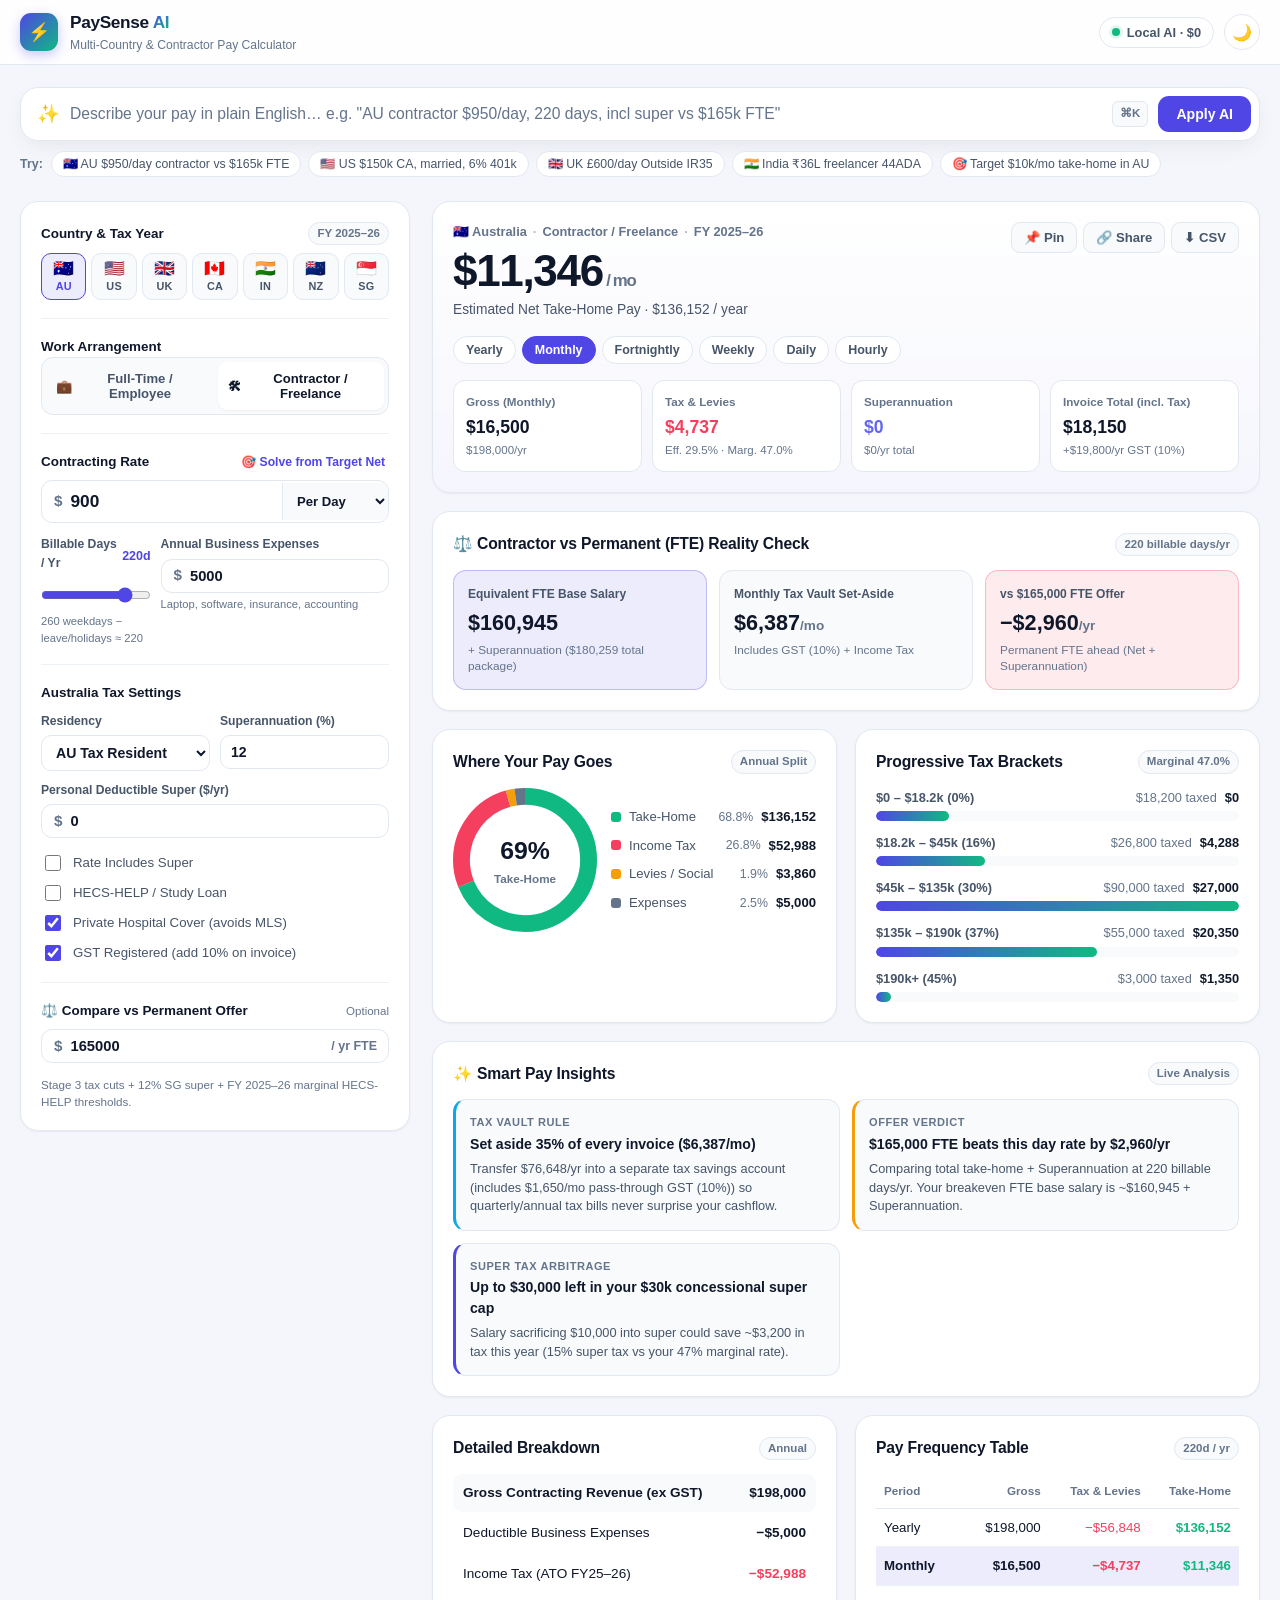
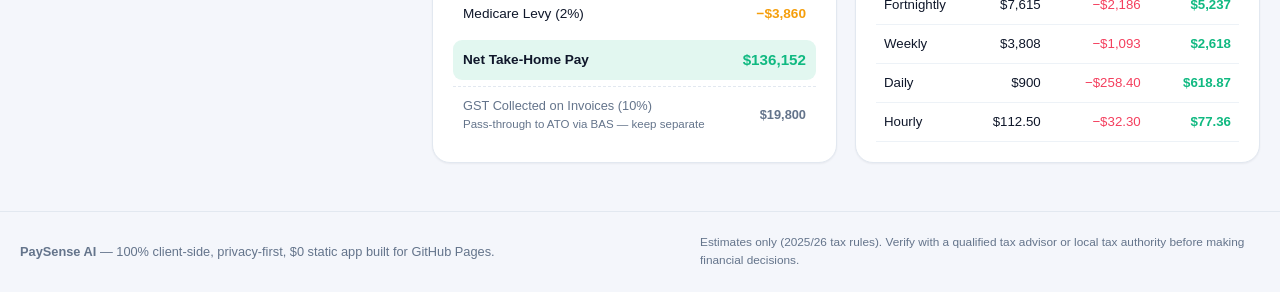
==== index.html @ fc19e095 "Initial commit: PaySense AI" ====
<!DOCTYPE html>
<html lang="en" data-theme="light">
<head>
  <meta charset="UTF-8" />
  <meta name="viewport" content="width=device-width, initial-scale=1.0" />
  <title>PaySense AI — Multi-Country & Contractor Pay Calculator</title>
  <meta name="description" content="AI-first multi-country salary and contractor pay calculator. Compare AU, US, UK, CA, IN, NZ & SG take-home pay, day rates vs permanent offers, and tax brackets — 100% free & client-side." />
  <link rel="manifest" href="./manifest.json" />
  <link rel="icon" type="image/svg+xml" href="data:image/svg+xml,%3Csvg xmlns='http://www.w3.org/2000/svg' viewBox='0 0 64 64'%3E%3Cdefs%3E%3ClinearGradient id='g' x1='0' y1='0' x2='1' y2='1'%3E%3Cstop offset='0%25' stop-color='%234f46e5'/%3E%3Cstop offset='100%25' stop-color='%2310b981'/%3E%3C/linearGradient%3E%3C/defs%3E%3Crect width='64' height='64' rx='16' fill='url(%23g)'/%3E%3Ctext x='50%25' y='54%25' dominant-baseline='middle' text-anchor='middle' fill='white' font-family='system-ui,sans-serif' font-weight='800' font-size='32'%3E%24%3C/text%3E%3C/svg%3E" />
  <link rel="stylesheet" href="./css/styles.css" />
</head>
<body>
  <header class="top-bar">
    <div class="container top-bar-inner">
      <div class="brand">
        <div class="brand-mark" aria-hidden="true">⚡</div>
        <div>
          <div class="brand-name">PaySense <span class="brand-ai">AI</span></div>
          <div class="brand-sub">Multi-Country &amp; Contractor Pay Calculator</div>
        </div>
      </div>

      <div class="header-actions">
        <button type="button" class="ai-mode-pill" id="ai-mode-pill" title="Configure built-in $0 AI or optional free BYOK API key">
          <span class="status-dot local"></span> Local AI · $0
        </button>
        <button type="button" class="icon-circle-btn" id="theme-toggle-btn" aria-label="Toggle theme" title="Toggle theme">🌙</button>
      </div>
    </div>
  </header>

  <main class="container main-content">
    <!-- AI-First Natural Language Command Bar -->
    <section class="ai-bar-section" aria-label="Natural language pay assistant">
      <form id="ai-prompt-form" class="ai-prompt-shell" autocomplete="off">
        <span class="ai-sparkle" aria-hidden="true">✨</span>
        <input
          type="text"
          id="ai-prompt-input"
          class="ai-prompt-input"
          placeholder='Describe your pay in plain English… e.g. "AU contractor $950/day, 220 days, incl super vs $165k FTE"'
          aria-label="Describe your pay scenario in natural language"
        />
        <kbd class="kbd-hint" aria-hidden="true">⌘K</kbd>
        <button type="submit" class="btn-primary ai-submit-btn" id="ai-submit-btn">Apply AI</button>
      </form>

      <div class="ai-chips-row">
        <span class="chips-label">Try:</span>
        <div id="ai-example-chips" class="ai-chips-scroll"></div>
      </div>

      <div id="ai-feedback" class="ai-feedback" hidden></div>
    </section>

    <!-- Main 2-Column Workspace: Tactile Form (Left) + Live Dashboard (Right) -->
    <div class="workspace-grid">
      <aside class="form-column" id="form-root" aria-label="Pay calculator form"></aside>
      <div class="results-column" id="results-root" aria-live="polite"></div>
    </div>
  </main>

  <footer class="site-footer">
    <div class="container footer-inner">
      <div>
        <strong>PaySense AI</strong> — 100% client-side, privacy-first, $0 static app built for GitHub Pages.
      </div>
      <div class="footer-disclaimer">
        Estimates only (2025/26 tax rules). Verify with a qualified tax advisor or local tax authority before making financial decisions.
      </div>
    </div>
  </footer>

  <!-- Optional BYOK ($0 Free Tier) AI Settings Modal -->
  <div id="ai-settings-modal" class="modal-backdrop" hidden role="dialog" aria-modal="true" aria-labelledby="ai-modal-title">
    <div class="modal-card">
      <div class="modal-header">
        <div>
          <h2 id="ai-modal-title" class="modal-title">AI Engine Settings ($0 Mode)</h2>
          <p class="modal-sub">Works 100% free offline by default. Optionally add your own free-tier API key (stored only in your browser).</p>
        </div>
        <button type="button" class="icon-btn" id="close-settings-btn" aria-label="Close">✕</button>
      </div>

      <form id="ai-settings-form" class="modal-form">
        <div class="sub-field">
          <label class="sub-label" for="llm-provider-select">AI Provider</label>
          <select id="llm-provider-select" class="select-input">
            <option value="local">Built-in Local AI (Default · Instant · $0 · Offline)</option>
            <option value="gemini">Google Gemini API — Free Tier BYOK</option>
            <option value="openai-compatible">OpenAI-Compatible (Groq / OpenRouter / Ollama)</option>
          </select>
        </div>

        <div id="llm-key-group" hidden>
          <div class="sub-field">
            <label class="sub-label" for="llm-api-key">API Key (saved only in browser localStorage)</label>
            <input type="password" id="llm-api-key" class="text-input" placeholder="Paste your free-tier API key…" />
          </div>
          <div class="sub-field mt-sm">
            <label class="sub-label" for="llm-model-input">Model</label>
            <input type="text" id="llm-model-input" class="text-input" placeholder="gemini-2.5-flash" />
          </div>
        </div>

        <div id="llm-url-group" hidden>
          <div class="sub-field">
            <label class="sub-label" for="llm-base-url">Base URL</label>
            <input type="url" id="llm-base-url" class="text-input" placeholder="https://api.groq.com/openai/v1" />
          </div>
        </div>

        <div class="modal-actions">
          <button type="submit" class="btn-primary">Save AI Settings</button>
        </div>
      </form>
    </div>
  </div>

  <div id="toast" class="toast" role="status" aria-live="polite"></div>

  <script type="module" src="./js/main.js"></script>
</body>
</html>
---- css/styles.css ----
/* ==========================================================================
   PaySense AI — Clean Fintech Design System (Zero External Dependencies)
   ========================================================================== */

:root {
  --bg: #f4f6fb;
  --surface: #ffffff;
  --surface-muted: #f8fafc;
  --surface-hover: #f1f5f9;
  --border: #e2e8f0;
  --border-subtle: #edf2f7;
  --text: #0f172a;
  --text-secondary: #475569;
  --text-muted: #64748b;

  --primary: #4f46e5;
  --primary-hover: #4338ca;
  --primary-soft: rgba(79, 70, 229, 0.1);
  --accent: #10b981;
  --accent-soft: rgba(16, 185, 129, 0.12);

  --chart-net: #10b981;
  --chart-tax: #f43f5e;
  --chart-levy: #f59e0b;
  --chart-retire: #6366f1;
  --chart-expense: #64748b;

  --shadow-sm: 0 1px 2px rgba(15, 23, 42, 0.05);
  --shadow-md: 0 8px 24px -6px rgba(15, 23, 42, 0.08);
  --radius-sm: 8px;
  --radius-md: 14px;
  --radius-lg: 18px;
  --font-sans: -apple-system, BlinkMacSystemFont, "Inter", "Segoe UI", Roboto, Helvetica, Arial, sans-serif;
}

[data-theme="dark"] {
  --bg: #0b1120;
  --surface: #111827;
  --surface-muted: #182235;
  --surface-hover: #1e293b;
  --border: #253247;
  --border-subtle: #1b263b;
  --text: #f8fafc;
  --text-secondary: #cbd5e1;
  --text-muted: #94a3b8;

  --primary: #6366f1;
  --primary-hover: #818cf8;
  --primary-soft: rgba(99, 102, 241, 0.18);
  --accent: #34d399;
  --accent-soft: rgba(52, 211, 153, 0.15);

  --chart-net: #34d399;
  --chart-tax: #fb7185;
  --chart-levy: #fbbf24;
  --chart-retire: #818cf8;
  --chart-expense: #94a3b8;

  --shadow-sm: 0 1px 3px rgba(0, 0, 0, 0.35);
  --shadow-md: 0 12px 28px -8px rgba(0, 0, 0, 0.5);
}

*,
*::before,
*::after {
  box-sizing: border-box;
}

html, body {
  margin: 0;
  padding: 0;
  font-family: var(--font-sans);
  background: var(--bg);
  color: var(--text);
  line-height: 1.5;
  -webkit-font-smoothing: antialiased;
}

.container {
  max-width: 1280px;
  margin: 0 auto;
  padding: 0 20px;
}

/* Header */
.top-bar {
  position: sticky;
  top: 0;
  z-index: 30;
  background: color-mix(in srgb, var(--surface) 88%, transparent);
  backdrop-filter: blur(12px);
  border-bottom: 1px solid var(--border);
}

.top-bar-inner {
  display: flex;
  align-items: center;
  justify-content: space-between;
  height: 64px;
  gap: 16px;
}

.brand {
  display: flex;
  align-items: center;
  gap: 12px;
}

.brand-mark {
  width: 38px;
  height: 38px;
  border-radius: 11px;
  display: grid;
  place-items: center;
  background: linear-gradient(135deg, #4f46e5, #10b981);
  color: #fff;
  font-size: 18px;
  box-shadow: 0 4px 12px rgba(79, 70, 229, 0.3);
}

.brand-name {
  font-weight: 800;
  font-size: 1.08rem;
  letter-spacing: -0.02em;
}

.brand-ai {
  background: linear-gradient(135deg, var(--primary), var(--accent));
  -webkit-background-clip: text;
  background-clip: text;
  color: transparent;
}

.brand-sub {
  font-size: 0.76rem;
  color: var(--text-muted);
}

.header-actions {
  display: flex;
  align-items: center;
  gap: 10px;
}

.ai-mode-pill {
  display: inline-flex;
  align-items: center;
  gap: 7px;
  padding: 7px 12px;
  border-radius: 999px;
  border: 1px solid var(--border);
  background: var(--surface);
  color: var(--text-secondary);
  font-size: 0.8rem;
  font-weight: 600;
  cursor: pointer;
  transition: all 0.15s ease;
}

.ai-mode-pill:hover {
  border-color: var(--primary);
  color: var(--text);
}

.status-dot {
  width: 8px;
  height: 8px;
  border-radius: 50%;
}
.status-dot.local { background: var(--accent); box-shadow: 0 0 0 3px var(--accent-soft); }
.status-dot.live { background: var(--primary); box-shadow: 0 0 0 3px var(--primary-soft); }

.icon-circle-btn {
  width: 36px;
  height: 36px;
  border-radius: 999px;
  border: 1px solid var(--border);
  background: var(--surface);
  cursor: pointer;
  font-size: 1rem;
  display: grid;
  place-items: center;
  transition: background 0.15s ease;
}
.icon-circle-btn:hover { background: var(--surface-hover); }

/* Main Content */
.main-content {
  padding-top: 22px;
  padding-bottom: 48px;
}

/* AI Command Bar */
.ai-bar-section {
  margin-bottom: 22px;
}

.ai-prompt-shell {
  display: flex;
  align-items: center;
  gap: 10px;
  padding: 8px 8px 8px 16px;
  background: var(--surface);
  border: 1.5px solid var(--border);
  border-radius: var(--radius-lg);
  box-shadow: var(--shadow-md);
  transition: border-color 0.2s ease, box-shadow 0.2s ease;
}

.ai-prompt-shell:focus-within {
  border-color: var(--primary);
  box-shadow: 0 0 0 4px var(--primary-soft), var(--shadow-md);
}

.ai-sparkle { font-size: 1.15rem; flex-shrink: 0; }

.ai-prompt-input {
  flex: 1;
  min-width: 0;
  border: none;
  outline: none;
  background: transparent;
  color: var(--text);
  font-size: 0.98rem;
  font-family: inherit;
  padding: 6px 0;
}

.ai-prompt-input::placeholder {
  color: var(--text-muted);
}

.kbd-hint {
  font-family: inherit;
  font-size: 0.72rem;
  font-weight: 600;
  color: var(--text-muted);
  background: var(--surface-muted);
  border: 1px solid var(--border);
  border-radius: 6px;
  padding: 3px 7px;
  flex-shrink: 0;
}

.btn-primary {
  background: var(--primary);
  color: #fff;
  border: none;
  border-radius: 11px;
  padding: 10px 18px;
  font-weight: 600;
  font-size: 0.88rem;
  cursor: pointer;
  white-space: nowrap;
  transition: background 0.15s ease, transform 0.1s ease;
}
.btn-primary:hover { background: var(--primary-hover); }
.btn-primary:active { transform: translateY(1px); }
.btn-primary:disabled { opacity: 0.65; cursor: wait; }

.btn-sm { padding: 7px 12px; font-size: 0.82rem; border-radius: 9px; }
.btn-xs { padding: 4px 9px; font-size: 0.76rem; border-radius: 7px; }
.full-width { width: 100%; }

.btn-ghost {
  background: var(--surface-muted);
  color: var(--text-secondary);
  border: 1px solid var(--border);
  border-radius: 9px;
  font-weight: 600;
  cursor: pointer;
  transition: all 0.15s ease;
}
.btn-ghost:hover {
  background: var(--surface-hover);
  color: var(--text);
  border-color: var(--text-muted);
}

.ai-chips-row {
  display: flex;
  align-items: center;
  gap: 8px;
  margin-top: 10px;
  overflow-x: auto;
  padding-bottom: 2px;
}

.chips-label {
  font-size: 0.78rem;
  font-weight: 600;
  color: var(--text-muted);
  flex-shrink: 0;
}

.ai-chips-scroll {
  display: flex;
  gap: 7px;
  flex-wrap: wrap;
}

.prompt-chip {
  background: var(--surface);
  border: 1px solid var(--border);
  color: var(--text-secondary);
  border-radius: 999px;
  padding: 5px 11px;
  font-size: 0.77rem;
  font-weight: 500;
  cursor: pointer;
  transition: all 0.15s ease;
}
.prompt-chip:hover {
  border-color: var(--primary);
  color: var(--primary);
  background: var(--primary-soft);
}

.ai-feedback {
  margin-top: 10px;
}

.ai-feedback-inner {
  background: var(--surface);
  border: 1px solid color-mix(in srgb, var(--primary) 35%, var(--border));
  border-radius: var(--radius-md);
  padding: 12px 14px;
  box-shadow: var(--shadow-sm);
}

.ai-feedback-top {
  display: flex;
  align-items: center;
  gap: 10px;
  flex-wrap: wrap;
}

.ai-source-badge {
  font-size: 0.72rem;
  font-weight: 700;
  text-transform: uppercase;
  letter-spacing: 0.04em;
  color: var(--primary);
  background: var(--primary-soft);
  padding: 3px 8px;
  border-radius: 6px;
}

.parsed-tags-wrap {
  display: flex;
  flex-wrap: wrap;
  gap: 6px;
  flex: 1;
}

.parsed-tag {
  font-size: 0.77rem;
  font-weight: 600;
  padding: 3px 9px;
  border-radius: 999px;
  background: var(--surface-muted);
  border: 1px solid var(--border);
  color: var(--text);
}
.parsed-tag.tag-goal,
.parsed-tag.tag-compare {
  background: var(--accent-soft);
  border-color: color-mix(in srgb, var(--accent) 40%, transparent);
}

.ai-reply-text {
  margin-top: 8px;
  font-size: 0.88rem;
  color: var(--text-secondary);
}

/* Workspace Layout */
.workspace-grid {
  display: grid;
  grid-template-columns: 390px minmax(0, 1fr);
  gap: 22px;
  align-items: start;
}

/* Form Card */
.form-card,
.card {
  background: var(--surface);
  border: 1px solid var(--border);
  border-radius: var(--radius-lg);
  padding: 20px;
  box-shadow: var(--shadow-sm);
}

.form-card {
  position: sticky;
  top: 82px;
}

.form-section + .form-section {
  margin-top: 18px;
  padding-top: 18px;
  border-top: 1px solid var(--border-subtle);
}

.section-header-row {
  display: flex;
  align-items: center;
  justify-content: space-between;
  gap: 8px;
  margin-bottom: 8px;
}

.field-label {
  font-size: 0.84rem;
  font-weight: 700;
  color: var(--text);
  display: block;
}

.sub-label {
  font-size: 0.76rem;
  font-weight: 600;
  color: var(--text-secondary);
  display: block;
  margin-bottom: 5px;
}

.tax-year-pill,
.card-badge {
  font-size: 0.72rem;
  font-weight: 600;
  color: var(--text-muted);
  background: var(--surface-muted);
  border: 1px solid var(--border);
  padding: 2px 8px;
  border-radius: 999px;
}

.field-optional {
  font-size: 0.72rem;
  color: var(--text-muted);
}

/* Country Pills */
.country-pills {
  display: grid;
  grid-template-columns: repeat(7, 1fr);
  gap: 5px;
}

.country-pill {
  display: flex;
  flex-direction: column;
  align-items: center;
  justify-content: center;
  gap: 2px;
  padding: 7px 2px;
  border-radius: 10px;
  border: 1px solid var(--border);
  background: var(--surface-muted);
  color: var(--text-secondary);
  cursor: pointer;
  transition: all 0.15s ease;
}
.country-pill:hover {
  border-color: var(--primary);
  background: var(--surface-hover);
}
.country-pill.active {
  border-color: var(--primary);
  background: var(--primary-soft);
  color: var(--primary);
  font-weight: 700;
}
.pill-flag { font-size: 1.05rem; line-height: 1; }
.pill-code { font-size: 0.68rem; font-weight: 700; letter-spacing: 0.02em; }

/* Segmented Control */
.segmented-control {
  display: grid;
  grid-template-columns: 1fr 1fr;
  gap: 6px;
  padding: 4px;
  background: var(--surface-muted);
  border: 1px solid var(--border);
  border-radius: 12px;
}

.seg-btn {
  display: flex;
  align-items: center;
  justify-content: center;
  gap: 6px;
  padding: 9px 10px;
  border: none;
  border-radius: 9px;
  background: transparent;
  color: var(--text-secondary);
  font-size: 0.82rem;
  font-weight: 600;
  cursor: pointer;
  transition: all 0.15s ease;
}
.seg-btn.active {
  background: var(--surface);
  color: var(--text);
  box-shadow: var(--shadow-sm);
}

/* Inputs */
.input-combo {
  display: flex;
  align-items: center;
  border: 1.5px solid var(--border);
  border-radius: 11px;
  background: var(--surface);
  overflow: hidden;
  transition: border-color 0.15s ease;
}
.input-combo:focus-within {
  border-color: var(--primary);
  box-shadow: 0 0 0 3px var(--primary-soft);
}
.input-combo.compact .num-input {
  padding: 8px 8px 8px 4px;
  font-size: 0.92rem;
}

.input-prefix {
  padding: 0 4px 0 12px;
  color: var(--text-muted);
  font-weight: 700;
  font-size: 0.95rem;
}

.input-suffix {
  padding: 0 11px 0 6px;
  color: var(--text-muted);
  font-size: 0.78rem;
  font-weight: 600;
  white-space: nowrap;
}

.num-input {
  flex: 1;
  min-width: 0;
  border: none;
  outline: none;
  background: transparent;
  color: var(--text);
  font-family: inherit;
  font-size: 1.08rem;
  font-weight: 700;
  font-variant-numeric: tabular-nums;
  padding: 10px 8px 10px 4px;
}

.combo-select {
  border: none;
  border-left: 1px solid var(--border);
  background: var(--surface-muted);
  color: var(--text);
  font-family: inherit;
  font-size: 0.82rem;
  font-weight: 600;
  padding: 10px 10px;
  outline: none;
  cursor: pointer;
}

.text-input,
.select-input {
  width: 100%;
  border: 1.5px solid var(--border);
  border-radius: 10px;
  background: var(--surface);
  color: var(--text);
  font-family: inherit;
  font-size: 0.88rem;
  font-weight: 600;
  padding: 8px 10px;
  outline: none;
}
.text-input:focus,
.select-input:focus {
  border-color: var(--primary);
  box-shadow: 0 0 0 3px var(--primary-soft);
}

.two-col-fields {
  display: grid;
  grid-template-columns: 1fr 1fr;
  gap: 10px;
  margin-top: 12px;
}

.country-specific-fields {
  display: flex;
  flex-direction: column;
  gap: 10px;
}
.country-specific-fields .two-col-fields {
  margin-top: 0;
}

.slider-label-row {
  display: flex;
  justify-content: space-between;
  align-items: center;
  margin-bottom: 4px;
}
.slider-val {
  font-size: 0.78rem;
  font-weight: 700;
  color: var(--primary);
  font-variant-numeric: tabular-nums;
}

.range-slider {
  width: 100%;
  accent-color: var(--primary);
  cursor: pointer;
  margin: 6px 0 4px;
}

.field-hint {
  font-size: 0.7rem;
  color: var(--text-muted);
  margin-top: 3px;
}

.toggle-grid {
  display: flex;
  flex-direction: column;
  gap: 8px;
  margin-top: 4px;
}

.toggle-row {
  display: flex;
  align-items: center;
  gap: 9px;
  font-size: 0.83rem;
  color: var(--text-secondary);
  cursor: pointer;
  user-select: none;
}
.toggle-row input[type="checkbox"] {
  width: 16px;
  height: 16px;
  accent-color: var(--primary);
  cursor: pointer;
}

.text-action-btn {
  background: none;
  border: none;
  color: var(--primary);
  font-size: 0.76rem;
  font-weight: 600;
  cursor: pointer;
  padding: 2px 4px;
}
.text-action-btn:hover { text-decoration: underline; }

.reverse-goal-box {
  display: flex;
  flex-direction: column;
  gap: 10px;
  padding: 12px;
  border-radius: 12px;
  background: var(--primary-soft);
  border: 1px solid color-mix(in srgb, var(--primary) 30%, transparent);
}
.reverse-goal-hint {
  font-size: 0.78rem;
  color: var(--text-secondary);
}

.form-footnote {
  margin-top: 14px;
  font-size: 0.73rem;
  color: var(--text-muted);
  line-height: 1.4;
}

.flex-end { display: flex; align-items: flex-end; padding-bottom: 6px; }
.mt-sm { margin-top: 10px; }

/* Results Dashboard */
.results-column {
  display: flex;
  flex-direction: column;
  gap: 18px;
}

.hero-card {
  background: linear-gradient(180deg, var(--surface) 0%, color-mix(in srgb, var(--primary-soft) 35%, var(--surface)) 100%);
}

.hero-top-row {
  display: flex;
  justify-content: space-between;
  align-items: flex-start;
  gap: 14px;
  flex-wrap: wrap;
}

.hero-eyebrow {
  font-size: 0.8rem;
  font-weight: 600;
  color: var(--text-muted);
  display: flex;
  align-items: center;
  gap: 6px;
  flex-wrap: wrap;
}
.dot-sep { opacity: 0.5; }

.hero-net-value {
  font-size: clamp(2rem, 4vw, 2.75rem);
  font-weight: 800;
  letter-spacing: -0.03em;
  line-height: 1.1;
  margin-top: 6px;
  font-variant-numeric: tabular-nums;
  color: var(--text);
}

.hero-period-unit {
  font-size: 1.05rem;
  font-weight: 600;
  color: var(--text-muted);
}

.hero-sub {
  font-size: 0.86rem;
  color: var(--text-secondary);
  margin-top: 4px;
  font-variant-numeric: tabular-nums;
}

.hero-actions {
  display: flex;
  gap: 6px;
  flex-wrap: wrap;
}

.period-tabs {
  display: flex;
  gap: 6px;
  margin-top: 16px;
  flex-wrap: wrap;
}

.period-tab {
  padding: 6px 12px;
  border-radius: 999px;
  border: 1px solid var(--border);
  background: var(--surface);
  color: var(--text-secondary);
  font-size: 0.78rem;
  font-weight: 600;
  cursor: pointer;
  transition: all 0.15s ease;
}
.period-tab:hover { border-color: var(--primary); }
.period-tab.active {
  background: var(--primary);
  border-color: var(--primary);
  color: #fff;
}

.kpi-grid {
  display: grid;
  grid-template-columns: repeat(4, minmax(0, 1fr));
  gap: 10px;
  margin-top: 16px;
}

.kpi-tile {
  background: var(--surface);
  border: 1px solid var(--border);
  border-radius: 12px;
  padding: 12px;
}

.kpi-label {
  font-size: 0.73rem;
  font-weight: 600;
  color: var(--text-muted);
}

.kpi-val {
  font-size: 1.1rem;
  font-weight: 800;
  margin-top: 3px;
  font-variant-numeric: tabular-nums;
}

.kpi-meta {
  font-size: 0.72rem;
  color: var(--text-muted);
  margin-top: 2px;
  font-variant-numeric: tabular-nums;
}

.tax-color { color: var(--chart-tax); }
.retire-color { color: var(--chart-retire); }
.net-col { color: var(--chart-net); font-weight: 700; }
.muted { color: var(--text-muted); }

/* Reality Check Card */
.card-title-row {
  display: flex;
  align-items: center;
  justify-content: space-between;
  gap: 10px;
  margin-bottom: 14px;
  flex-wrap: wrap;
}

.card-title {
  margin: 0;
  font-size: 0.98rem;
  font-weight: 700;
  letter-spacing: -0.01em;
}

.reality-grid {
  display: grid;
  grid-template-columns: repeat(3, minmax(0, 1fr));
  gap: 12px;
}

.reality-metric {
  background: var(--surface-muted);
  border: 1px solid var(--border);
  border-radius: 13px;
  padding: 14px;
}

.reality-metric.highlight {
  background: var(--primary-soft);
  border-color: color-mix(in srgb, var(--primary) 30%, transparent);
}
.reality-metric.verdict-pos {
  background: var(--accent-soft);
  border-color: color-mix(in srgb, var(--accent) 40%, transparent);
}
.reality-metric.verdict-neg {
  background: rgba(244, 63, 94, 0.1);
  border-color: rgba(244, 63, 94, 0.3);
}

.reality-label {
  font-size: 0.75rem;
  font-weight: 600;
  color: var(--text-secondary);
}

.reality-big {
  font-size: 1.35rem;
  font-weight: 800;
  margin-top: 4px;
  font-variant-numeric: tabular-nums;
}
.reality-big .unit {
  font-size: 0.85rem;
  font-weight: 600;
  color: var(--text-muted);
}

.reality-sub {
  font-size: 0.74rem;
  color: var(--text-muted);
  margin-top: 4px;
  line-height: 1.35;
}

/* Two-Column Dashboard Cards */
.two-col-cards {
  display: grid;
  grid-template-columns: repeat(2, minmax(0, 1fr));
  gap: 18px;
}

/* Donut Chart */
.donut-wrap {
  display: flex;
  align-items: center;
  gap: 14px;
  flex-wrap: wrap;
}

.donut-svg-box {
  position: relative;
  width: 144px;
  height: 144px;
  flex-shrink: 0;
  margin: 0 auto;
}

.donut-svg {
  width: 100%;
  height: 100%;
}

.donut-center {
  position: absolute;
  inset: 0;
  display: flex;
  flex-direction: column;
  align-items: center;
  justify-content: center;
  pointer-events: none;
}

.donut-center-val {
  font-size: 1.55rem;
  font-weight: 800;
  font-variant-numeric: tabular-nums;
}

.donut-center-sub {
  font-size: 0.73rem;
  color: var(--text-muted);
  font-weight: 600;
}

.donut-legend {
  flex: 1;
  min-width: 180px;
  display: flex;
  flex-direction: column;
  gap: 9px;
}

.donut-legend-item {
  display: grid;
  grid-template-columns: 10px 1fr auto auto;
  align-items: center;
  gap: 8px;
  font-size: 0.82rem;
}

.legend-dot {
  width: 10px;
  height: 10px;
  border-radius: 3px;
}
.legend-label { color: var(--text-secondary); font-weight: 500; white-space: nowrap; }
.legend-pct { color: var(--text-muted); font-variant-numeric: tabular-nums; font-size: 0.77rem; }
.legend-val { font-weight: 700; font-variant-numeric: tabular-nums; }

/* Tax Brackets Chart */
.brackets-list {
  display: flex;
  flex-direction: column;
  gap: 12px;
}

.bracket-meta {
  display: flex;
  justify-content: space-between;
  align-items: baseline;
  gap: 8px;
  font-size: 0.8rem;
  margin-bottom: 4px;
}
.bracket-label { font-weight: 600; color: var(--text-secondary); }
.bracket-nums { display: flex; gap: 8px; font-variant-numeric: tabular-nums; }

.bracket-track {
  height: 10px;
  background: var(--surface-muted);
  border-radius: 999px;
  overflow: hidden;
}

.bracket-fill {
  height: 100%;
  border-radius: 999px;
  background: linear-gradient(90deg, var(--primary), var(--accent));
  transition: width 0.25s ease;
}

/* Insights */
.insights-grid {
  display: grid;
  grid-template-columns: repeat(2, minmax(0, 1fr));
  gap: 12px;
}

.insight-card {
  padding: 14px;
  border-radius: 13px;
  border: 1px solid var(--border);
  background: var(--surface-muted);
}

.insight-card.tone-positive { border-left: 3.5px solid var(--accent); }
.insight-card.tone-warning { border-left: 3.5px solid #f59e0b; }
.insight-card.tone-tip { border-left: 3.5px solid var(--primary); }
.insight-card.tone-info { border-left: 3.5px solid #0ea5e9; }

.insight-badge {
  font-size: 0.69rem;
  font-weight: 700;
  text-transform: uppercase;
  letter-spacing: 0.05em;
  color: var(--text-muted);
}

.insight-title {
  font-size: 0.88rem;
  font-weight: 700;
  margin-top: 3px;
  color: var(--text);
}

.insight-body {
  font-size: 0.8rem;
  color: var(--text-secondary);
  margin: 5px 0 0;
  line-height: 1.45;
}

/* Statement & Tables */
.statement-list {
  display: flex;
  flex-direction: column;
  gap: 2px;
}

.statement-row {
  display: flex;
  justify-content: space-between;
  align-items: center;
  gap: 12px;
  padding: 9px 10px;
  border-radius: 9px;
  font-size: 0.85rem;
}

.statement-label-wrap {
  display: flex;
  flex-direction: column;
}
.statement-note {
  font-size: 0.72rem;
  color: var(--text-muted);
}
.statement-val {
  font-weight: 700;
  font-variant-numeric: tabular-nums;
  white-space: nowrap;
}

.statement-row.kind-income { font-weight: 700; background: var(--surface-muted); }
.statement-row.kind-tax .statement-val { color: var(--chart-tax); }
.statement-row.kind-levy .statement-val { color: var(--chart-levy); }
.statement-row.kind-retirement .statement-val { color: var(--chart-retire); }
.statement-row.kind-net {
  background: var(--accent-soft);
  font-weight: 800;
  margin-top: 4px;
}
.statement-row.kind-net .statement-val { color: var(--chart-net); font-size: 0.95rem; }
.statement-row.kind-info {
  color: var(--text-muted);
  font-size: 0.8rem;
  border-top: 1px dashed var(--border);
  border-radius: 0;
  margin-top: 4px;
}

.table-scroll { overflow-x: auto; }

.freq-table {
  width: 100%;
  border-collapse: collapse;
  font-size: 0.83rem;
  font-variant-numeric: tabular-nums;
}

.freq-table th {
  text-align: left;
  font-size: 0.73rem;
  font-weight: 700;
  color: var(--text-muted);
  padding: 8px 8px;
  border-bottom: 1px solid var(--border);
}
.freq-table th:not(:first-child),
.freq-table td:not(:first-child) {
  text-align: right;
}
.freq-table td {
  padding: 9px 8px;
  border-bottom: 1px solid var(--border-subtle);
}
.freq-table tr.active-row {
  background: var(--primary-soft);
  font-weight: 700;
}

.pin-controls {
  display: flex;
  align-items: center;
  gap: 8px;
}
.pin-controls .sub-label { margin-bottom: 0; }
.mini-select {
  border: 1px solid var(--border);
  border-radius: 8px;
  background: var(--surface-muted);
  color: var(--text);
  padding: 4px 8px;
  font-size: 0.78rem;
  font-weight: 600;
}
.pin-name { font-weight: 700; }
.pin-meta { font-size: 0.72rem; color: var(--text-muted); }

.icon-btn {
  background: transparent;
  border: none;
  color: var(--text-muted);
  cursor: pointer;
  padding: 4px 7px;
  border-radius: 6px;
}
.icon-btn:hover { background: var(--surface-hover); color: var(--text); }

/* Modal */
.modal-backdrop {
  position: fixed;
  inset: 0;
  z-index: 60;
  background: rgba(15, 23, 42, 0.55);
  backdrop-filter: blur(4px);
  display: grid;
  place-items: center;
  padding: 16px;
}
.modal-backdrop[hidden] { display: none; }

.modal-card {
  width: 100%;
  max-width: 480px;
  background: var(--surface);
  border: 1px solid var(--border);
  border-radius: var(--radius-lg);
  padding: 22px;
  box-shadow: var(--shadow-md);
}
.modal-header {
  display: flex;
  justify-content: space-between;
  align-items: flex-start;
  gap: 12px;
  margin-bottom: 16px;
}
.modal-title { margin: 0; font-size: 1.05rem; font-weight: 800; }
.modal-sub { margin: 4px 0 0; font-size: 0.82rem; color: var(--text-muted); }
.modal-form { display: flex; flex-direction: column; gap: 12px; }
.modal-actions { display: flex; justify-content: flex-end; margin-top: 6px; }

/* Toast */
.toast {
  position: fixed;
  bottom: 24px;
  right: 24px;
  z-index: 70;
  background: var(--text);
  color: var(--surface);
  padding: 10px 16px;
  border-radius: 10px;
  font-size: 0.84rem;
  font-weight: 600;
  box-shadow: var(--shadow-md);
  opacity: 0;
  transform: translateY(10px);
  pointer-events: none;
  transition: opacity 0.2s ease, transform 0.2s ease;
}
.toast.visible {
  opacity: 1;
  transform: translateY(0);
}

/* Footer */
.site-footer {
  border-top: 1px solid var(--border);
  padding: 22px 0;
  font-size: 0.8rem;
  color: var(--text-muted);
}
.footer-inner {
  display: flex;
  justify-content: space-between;
  align-items: center;
  gap: 16px;
  flex-wrap: wrap;
}
.footer-disclaimer { font-size: 0.74rem; max-width: 560px; }

/* Responsive */
@media (max-width: 1040px) {
  .workspace-grid {
    grid-template-columns: 1fr;
  }
  .form-card {
    position: static;
  }
  .kpi-grid {
    grid-template-columns: repeat(2, minmax(0, 1fr));
  }
}

@media (max-width: 720px) {
  .two-col-cards,
  .reality-grid,
  .insights-grid {
    grid-template-columns: 1fr;
  }
  .kbd-hint { display: none; }
  .brand-sub { display: none; }
}
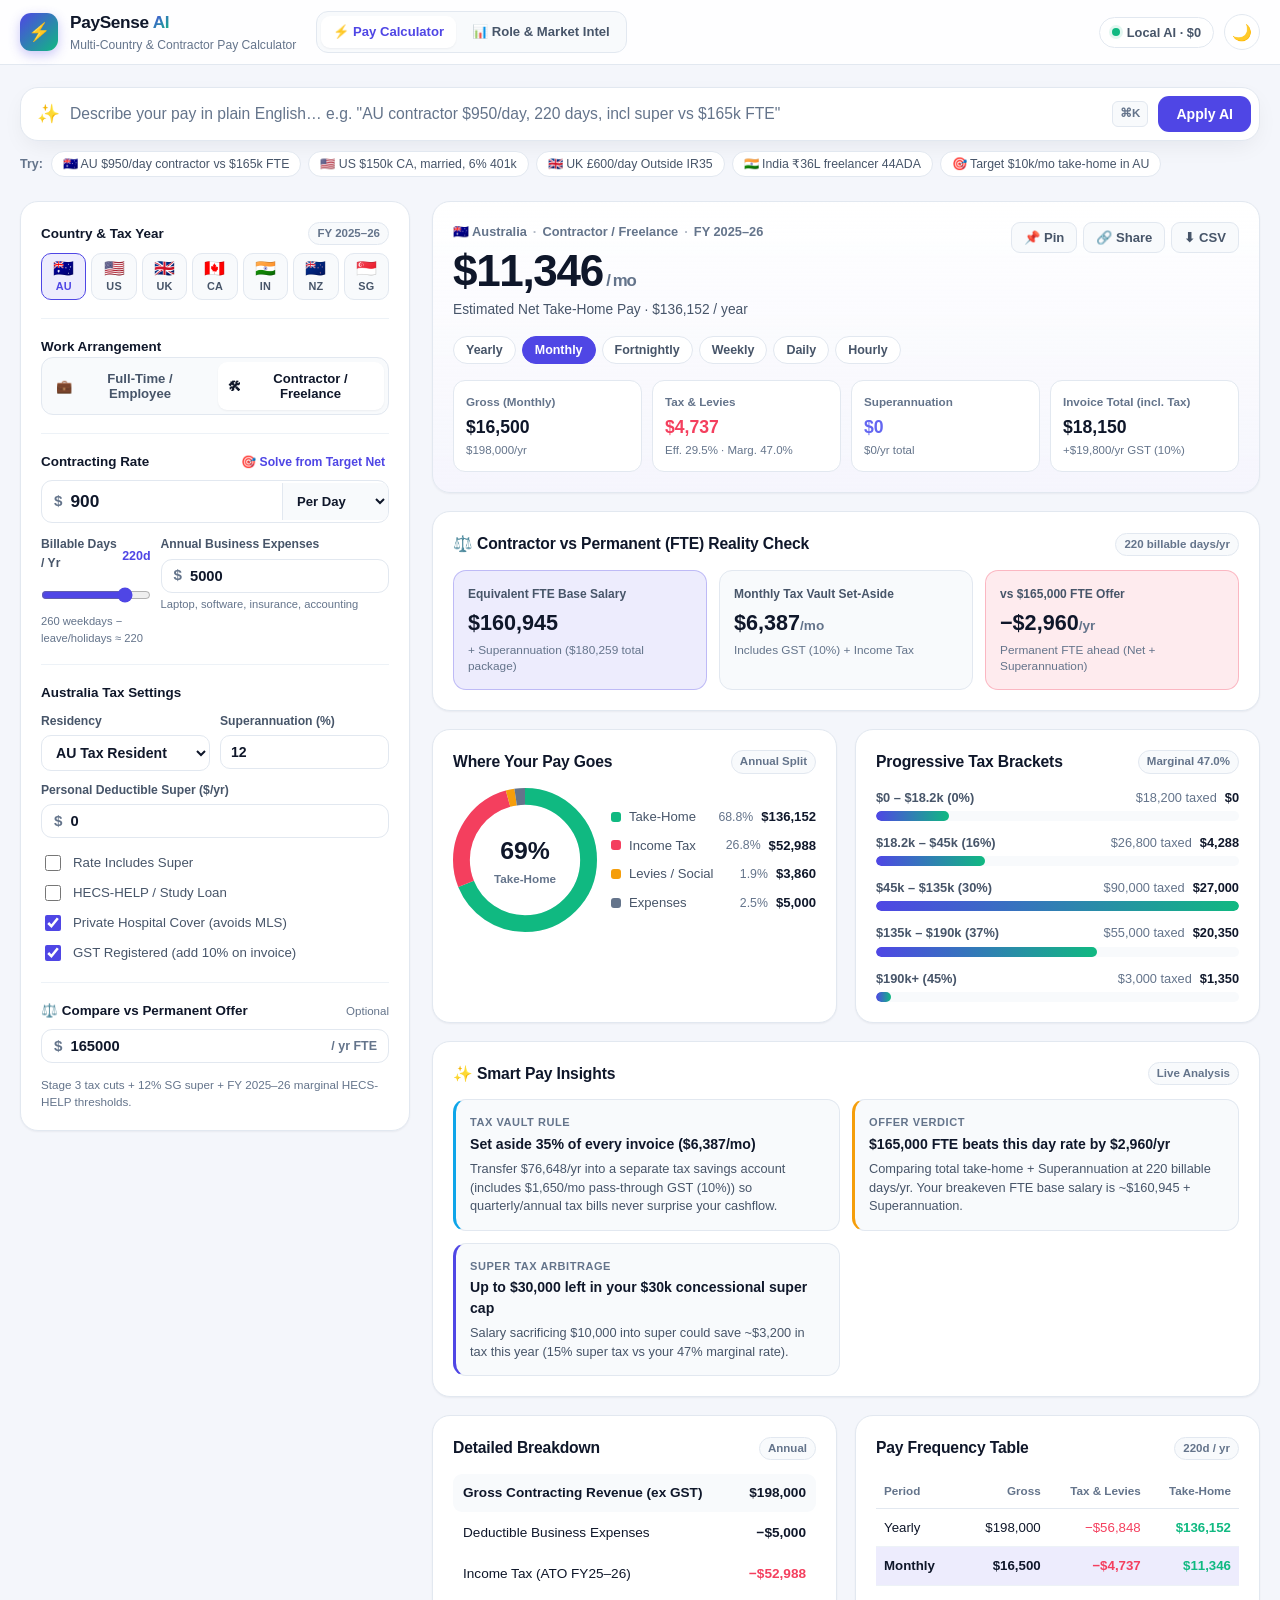
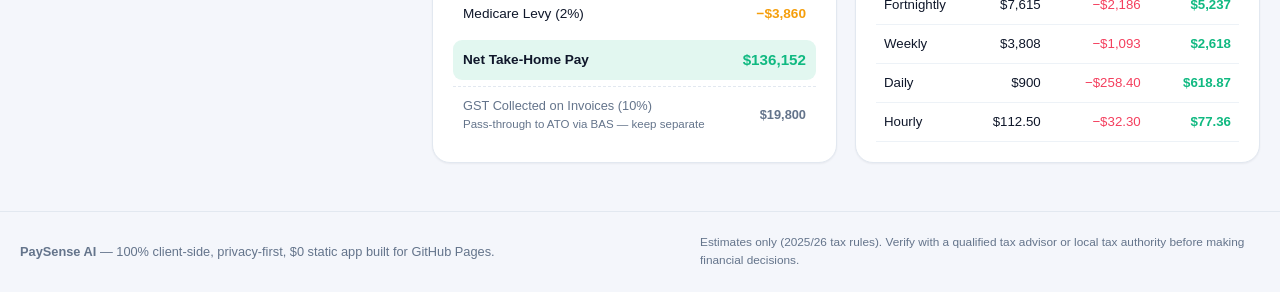
==== commit ee2c39db: "feat: add Role & Market Intelligence page with open gov benchmarks and optional Adzuna sync" ====
--- a/index.html
+++ b/index.html
@@ -12,12 +12,18 @@
 <body>
   <header class="top-bar">
     <div class="container top-bar-inner">
-      <div class="brand">
-        <div class="brand-mark" aria-hidden="true">⚡</div>
-        <div>
-          <div class="brand-name">PaySense <span class="brand-ai">AI</span></div>
-          <div class="brand-sub">Multi-Country &amp; Contractor Pay Calculator</div>
-        </div>
+      <div class="brand-group">
+        <a href="./index.html" class="brand brand-link">
+          <div class="brand-mark" aria-hidden="true">⚡</div>
+          <div>
+            <div class="brand-name">PaySense <span class="brand-ai">AI</span></div>
+            <div class="brand-sub">Multi-Country &amp; Contractor Pay Calculator</div>
+          </div>
+        </a>
+        <nav class="main-nav" aria-label="Primary navigation">
+          <a href="./index.html" class="nav-tab active" aria-current="page">⚡ Pay Calculator</a>
+          <a href="./roles.html" class="nav-tab">📊 Role &amp; Market Intel</a>
+        </nav>
       </div>
 
       <div class="header-actions">
--- a/css/styles.css
+++ b/css/styles.css
@@ -1229,3 +1229,640 @@
   .kbd-hint { display: none; }
   .brand-sub { display: none; }
 }
+
+
+/* ==========================================================================
+   Shared Primary Navigation Tabs & Role Market Intelligence Page (roles.html)
+   ========================================================================== */
+
+.brand-group {
+  display: flex;
+  align-items: center;
+  gap: 20px;
+  min-width: 0;
+}
+
+.brand-link {
+  text-decoration: none;
+  color: inherit;
+}
+
+.main-nav {
+  display: flex;
+  align-items: center;
+  gap: 4px;
+  padding: 4px;
+  background: var(--surface-muted);
+  border: 1px solid var(--border);
+  border-radius: 12px;
+}
+
+.nav-tab {
+  text-decoration: none;
+  color: var(--text-secondary);
+  font-size: 0.82rem;
+  font-weight: 600;
+  padding: 6px 12px;
+  border-radius: 9px;
+  white-space: nowrap;
+  transition: all 0.15s ease;
+}
+
+.nav-tab:hover {
+  color: var(--text);
+  background: var(--surface-hover);
+}
+
+.nav-tab.active {
+  background: var(--surface);
+  color: var(--primary);
+  box-shadow: var(--shadow-sm);
+}
+
+/* Roles Toolbar */
+.roles-toolbar {
+  margin-bottom: 18px;
+}
+
+.roles-toolbar-top {
+  display: flex;
+  justify-content: space-between;
+  align-items: flex-start;
+  gap: 16px;
+  flex-wrap: wrap;
+}
+
+.page-h1 {
+  margin: 0;
+  font-size: 1.35rem;
+  font-weight: 800;
+  letter-spacing: -0.02em;
+}
+
+.page-sub {
+  margin: 4px 0 0;
+  font-size: 0.86rem;
+  color: var(--text-secondary);
+  max-width: 680px;
+}
+
+.roles-country-pills {
+  min-width: 320px;
+}
+
+.roles-filter-row {
+  display: grid;
+  grid-template-columns: minmax(0, 1fr) 260px;
+  gap: 10px;
+  margin-top: 14px;
+}
+
+.search-box {
+  display: flex;
+  align-items: center;
+  gap: 8px;
+  padding: 0 12px;
+  border: 1.5px solid var(--border);
+  border-radius: 11px;
+  background: var(--surface);
+}
+.search-box:focus-within {
+  border-color: var(--primary);
+  box-shadow: 0 0 0 3px var(--primary-soft);
+}
+
+.search-input {
+  flex: 1;
+  border: none;
+  outline: none;
+  background: transparent;
+  color: var(--text);
+  font-family: inherit;
+  font-size: 0.9rem;
+  padding: 9px 0;
+}
+
+.category-chips-row {
+  display: flex;
+  flex-wrap: wrap;
+  gap: 7px;
+  margin-top: 12px;
+}
+
+.prompt-chip.chip-active {
+  background: var(--primary);
+  border-color: var(--primary);
+  color: #fff;
+}
+
+.sr-only {
+  position: absolute;
+  width: 1px;
+  height: 1px;
+  overflow: hidden;
+  clip: rect(0, 0, 0, 0);
+}
+
+/* Roles Master-Detail Layout */
+.roles-workspace {
+  display: grid;
+  grid-template-columns: 350px minmax(0, 1fr);
+  gap: 20px;
+  align-items: start;
+}
+
+.roles-list-col {
+  position: sticky;
+  top: 82px;
+  display: flex;
+  flex-direction: column;
+  gap: 10px;
+}
+
+.roles-count-row {
+  font-size: 0.78rem;
+  font-weight: 600;
+  padding: 0 4px;
+}
+
+.roles-list {
+  display: flex;
+  flex-direction: column;
+  gap: 8px;
+  max-height: calc(100vh - 140px);
+  overflow-y: auto;
+  padding-right: 4px;
+}
+
+.role-list-item {
+  width: 100%;
+  text-align: left;
+  background: var(--surface);
+  border: 1px solid var(--border);
+  border-radius: 13px;
+  padding: 12px 13px;
+  cursor: pointer;
+  color: inherit;
+  font-family: inherit;
+  transition: all 0.15s ease;
+}
+
+.role-list-item:hover {
+  border-color: var(--primary);
+  background: var(--surface-hover);
+}
+
+.role-list-item.active {
+  border-color: var(--primary);
+  background: var(--primary-soft);
+  box-shadow: 0 0 0 1px var(--primary);
+}
+
+.rli-top {
+  display: flex;
+  justify-content: space-between;
+  align-items: flex-start;
+  gap: 8px;
+}
+
+.rli-title {
+  font-weight: 700;
+  font-size: 0.88rem;
+  color: var(--text);
+}
+
+.rli-metrics {
+  display: flex;
+  justify-content: space-between;
+  gap: 8px;
+  margin-top: 7px;
+  font-size: 0.8rem;
+  font-weight: 700;
+  font-variant-numeric: tabular-nums;
+  color: var(--text);
+}
+
+.rli-footer {
+  display: flex;
+  justify-content: space-between;
+  align-items: center;
+  gap: 8px;
+  margin-top: 6px;
+  font-size: 0.72rem;
+  flex-wrap: wrap;
+}
+
+.growth-mini {
+  color: var(--accent);
+  font-weight: 600;
+}
+
+.cmp-tag {
+  font-size: 0.68rem;
+  font-weight: 700;
+  color: var(--primary);
+  background: var(--surface);
+  border: 1px solid var(--primary);
+  border-radius: 999px;
+  padding: 1px 7px;
+}
+
+.comp-pill {
+  font-size: 0.68rem;
+  font-weight: 700;
+  padding: 2px 8px;
+  border-radius: 999px;
+  white-space: nowrap;
+}
+.comp-low {
+  background: var(--accent-soft);
+  color: var(--accent);
+}
+.comp-mod {
+  background: rgba(245, 158, 11, 0.14);
+  color: #d97706;
+}
+[data-theme="dark"] .comp-mod { color: #fbbf24; }
+.comp-high {
+  background: rgba(244, 63, 94, 0.14);
+  color: #e11d48;
+}
+[data-theme="dark"] .comp-high { color: #fb7185; }
+
+/* Role Detail Column */
+.role-detail-col {
+  display: flex;
+  flex-direction: column;
+  gap: 18px;
+}
+
+.role-hero-card {
+  background: linear-gradient(180deg, var(--surface) 0%, color-mix(in srgb, var(--primary-soft) 30%, var(--surface)) 100%);
+}
+
+.role-hero-top {
+  display: flex;
+  justify-content: space-between;
+  align-items: flex-start;
+  gap: 14px;
+  flex-wrap: wrap;
+}
+
+.role-hero-title {
+  margin: 6px 0 0;
+  font-size: 1.55rem;
+  font-weight: 800;
+  letter-spacing: -0.02em;
+}
+
+.role-hero-summary {
+  margin: 6px 0 0;
+  font-size: 0.88rem;
+  color: var(--text-secondary);
+  max-width: 720px;
+}
+
+.skills-row {
+  display: flex;
+  flex-wrap: wrap;
+  gap: 6px;
+  margin-top: 12px;
+}
+
+.skill-chip {
+  font-size: 0.74rem;
+  font-weight: 600;
+  padding: 4px 10px;
+  border-radius: 999px;
+  background: var(--surface-muted);
+  border: 1px solid var(--border);
+  color: var(--text-secondary);
+}
+
+.calc-launch-row {
+  display: flex;
+  flex-wrap: wrap;
+  gap: 10px;
+  margin-top: 16px;
+}
+
+.calc-launch-btn {
+  text-decoration: none;
+  display: inline-flex;
+  align-items: center;
+  gap: 6px;
+}
+
+.btn-secondary {
+  background: var(--accent);
+  color: #06281c;
+  border: none;
+  border-radius: 11px;
+  padding: 10px 18px;
+  font-weight: 700;
+  font-size: 0.88rem;
+  cursor: pointer;
+  white-space: nowrap;
+  transition: filter 0.15s ease;
+}
+.btn-secondary:hover { filter: brightness(1.06); }
+
+/* Role KPI Grid */
+.role-kpi-grid {
+  display: grid;
+  grid-template-columns: repeat(4, minmax(0, 1fr));
+  gap: 12px;
+}
+
+.role-kpi-card {
+  padding: 16px;
+}
+
+.role-kpi-big {
+  font-size: 1.45rem;
+  font-weight: 800;
+  margin-top: 5px;
+  font-variant-numeric: tabular-nums;
+}
+.role-kpi-big .unit {
+  font-size: 0.82rem;
+  font-weight: 600;
+  color: var(--text-muted);
+}
+
+.live-pulse-tag {
+  margin-top: 6px;
+  font-size: 0.72rem;
+  font-weight: 700;
+  color: var(--accent);
+}
+
+.dual-growth-vals {
+  display: flex;
+  flex-direction: column;
+  gap: 8px;
+  margin-top: 8px;
+}
+
+.growth-pill {
+  display: inline-block;
+  font-size: 0.88rem;
+  font-weight: 800;
+  padding: 2px 9px;
+  border-radius: 8px;
+  margin-right: 6px;
+  font-variant-numeric: tabular-nums;
+}
+.growth-pill.pay { background: var(--accent-soft); color: var(--accent); }
+.growth-pill.jobs { background: var(--primary-soft); color: var(--primary); }
+
+/* Pay Range Bars */
+.pay-bands-wrap {
+  display: flex;
+  flex-direction: column;
+  gap: 16px;
+}
+
+.range-track {
+  position: relative;
+  height: 12px;
+  background: var(--surface-muted);
+  border-radius: 999px;
+  margin-top: 6px;
+}
+
+.range-span {
+  position: absolute;
+  top: 0;
+  bottom: 0;
+  border-radius: 999px;
+  opacity: 0.85;
+}
+.range-span.band-fte { background: var(--primary); }
+.range-span.band-con { background: var(--accent); }
+
+.range-median-dot {
+  position: absolute;
+  top: 50%;
+  width: 14px;
+  height: 14px;
+  border-radius: 50%;
+  transform: translate(-50%, -50%);
+  border: 2.5px solid var(--surface);
+  box-shadow: 0 1px 4px rgba(0, 0, 0, 0.35);
+}
+.range-median-dot.band-fte { background: var(--primary); }
+.range-median-dot.band-con { background: var(--accent); }
+
+.reality-strip {
+  margin-top: 16px;
+  padding: 12px;
+  border-radius: 11px;
+  background: var(--surface-muted);
+  border: 1px solid var(--border);
+  font-size: 0.83rem;
+}
+
+/* Competition & Growth Bars */
+.comp-stats-grid {
+  display: grid;
+  grid-template-columns: 1fr 1fr;
+  gap: 10px;
+  margin-bottom: 14px;
+}
+
+.comp-stat {
+  background: var(--surface-muted);
+  border: 1px solid var(--border);
+  border-radius: 10px;
+  padding: 10px 12px;
+}
+
+.comp-stat-val {
+  font-size: 1rem;
+  font-weight: 800;
+  margin-top: 2px;
+}
+
+.fill-rate-box {
+  margin-bottom: 12px;
+}
+
+.bracket-fill.fill-low { background: var(--accent); }
+.bracket-fill.fill-moderate { background: #f59e0b; }
+.bracket-fill.fill-high { background: var(--chart-tax); }
+.bracket-fill.jobs-bar { background: linear-gradient(90deg, var(--primary), #8b5cf6); }
+.bracket-track.tall { height: 12px; }
+
+.driver-note {
+  font-size: 0.8rem;
+  color: var(--text-secondary);
+  background: var(--surface-muted);
+  border-left: 3px solid var(--primary);
+  padding: 9px 11px;
+  border-radius: 8px;
+}
+
+.growth-bars-grid {
+  display: grid;
+  grid-template-columns: 1fr 1fr;
+  gap: 18px;
+}
+
+/* Career Growth Pathways */
+.pathways-grid {
+  display: grid;
+  grid-template-columns: repeat(3, minmax(0, 1fr));
+  gap: 12px;
+}
+
+.pathway-card {
+  display: flex;
+  flex-direction: column;
+  gap: 8px;
+  padding: 14px;
+  border-radius: 14px;
+  border: 1px solid var(--border);
+  background: var(--surface-muted);
+}
+
+.pathway-top {
+  display: flex;
+  justify-content: space-between;
+  align-items: center;
+  gap: 6px;
+  font-size: 0.72rem;
+}
+
+.pathway-type {
+  font-weight: 700;
+  color: var(--primary);
+  text-transform: uppercase;
+  letter-spacing: 0.03em;
+}
+
+.pathway-time {
+  color: var(--text-muted);
+  font-weight: 600;
+}
+
+.pathway-title {
+  font-size: 0.96rem;
+  font-weight: 800;
+}
+
+.pathway-pay-row {
+  display: flex;
+  align-items: baseline;
+  justify-content: space-between;
+  gap: 6px;
+  font-variant-numeric: tabular-nums;
+}
+
+.pathway-gross {
+  font-size: 0.92rem;
+  font-weight: 700;
+}
+
+.pathway-uplift.pos { color: var(--accent); font-size: 0.78rem; font-weight: 700; }
+.pathway-uplift.neg { color: var(--text-muted); font-size: 0.78rem; font-weight: 600; }
+
+.pathway-net-impact {
+  font-size: 0.78rem;
+  font-weight: 700;
+  padding: 5px 8px;
+  border-radius: 8px;
+  font-variant-numeric: tabular-nums;
+}
+.pathway-net-impact.pos { background: var(--accent-soft); color: var(--accent); }
+.pathway-net-impact.neg { background: var(--surface); color: var(--text-muted); }
+
+.pathway-skills {
+  display: flex;
+  flex-wrap: wrap;
+  gap: 5px;
+  margin-top: 2px;
+}
+
+.mini-skill {
+  font-size: 0.7rem;
+  padding: 2px 7px;
+  border-radius: 6px;
+  background: var(--surface);
+  border: 1px solid var(--border);
+  color: var(--text-secondary);
+}
+
+.pathway-actions {
+  display: flex;
+  gap: 6px;
+  margin-top: auto;
+  padding-top: 6px;
+  flex-wrap: wrap;
+}
+.pathway-actions a { text-decoration: none; }
+
+.compare-roles-card {
+  margin-bottom: 18px;
+  border-color: var(--primary);
+}
+
+.empty-state {
+  padding: 18px;
+  border-radius: 12px;
+  background: var(--surface);
+  border: 1px dashed var(--border);
+  color: var(--text-muted);
+  font-size: 0.86rem;
+  text-align: center;
+}
+
+/* Data Sources Modal */
+.modal-wide { max-width: 600px; }
+.ds-list { display: flex; flex-direction: column; gap: 10px; }
+.ds-item {
+  padding: 10px 12px;
+  border-radius: 10px;
+  background: var(--surface-muted);
+  border: 1px solid var(--border);
+}
+.ds-item-top { display: flex; justify-content: space-between; align-items: center; gap: 8px; margin-bottom: 3px; }
+.ds-link { font-size: 0.75rem; color: var(--primary); text-decoration: none; display: inline-block; margin-top: 4px; }
+.ds-link:hover { text-decoration: underline; }
+.ds-sync-guide {
+  margin-top: 14px;
+  padding: 12px 14px;
+  border-radius: 11px;
+  background: var(--primary-soft);
+  font-size: 0.8rem;
+  color: var(--text-secondary);
+}
+.ds-sync-guide ol { margin: 6px 0 0; padding-left: 18px; }
+.ds-sync-guide li { margin-bottom: 4px; }
+.ds-sync-guide code {
+  background: var(--surface);
+  padding: 1px 5px;
+  border-radius: 5px;
+  font-size: 0.75rem;
+}
+
+@media (max-width: 1120px) {
+  .role-kpi-grid { grid-template-columns: repeat(2, minmax(0, 1fr)); }
+  .pathways-grid { grid-template-columns: repeat(2, minmax(0, 1fr)); }
+  .roles-workspace { grid-template-columns: 300px minmax(0, 1fr); }
+}
+
+@media (max-width: 900px) {
+  .roles-workspace { grid-template-columns: 1fr; }
+  .roles-list-col { position: static; }
+  .roles-list { max-height: 300px; }
+  .roles-filter-row { grid-template-columns: 1fr; }
+  .growth-bars-grid { grid-template-columns: 1fr; }
+}
+
+@media (max-width: 680px) {
+  .pathways-grid { grid-template-columns: 1fr; }
+  .brand-group { gap: 10px; }
+  .nav-tab { font-size: 0.76rem; padding: 5px 9px; }
+  .roles-country-pills { min-width: 100%; }
+}
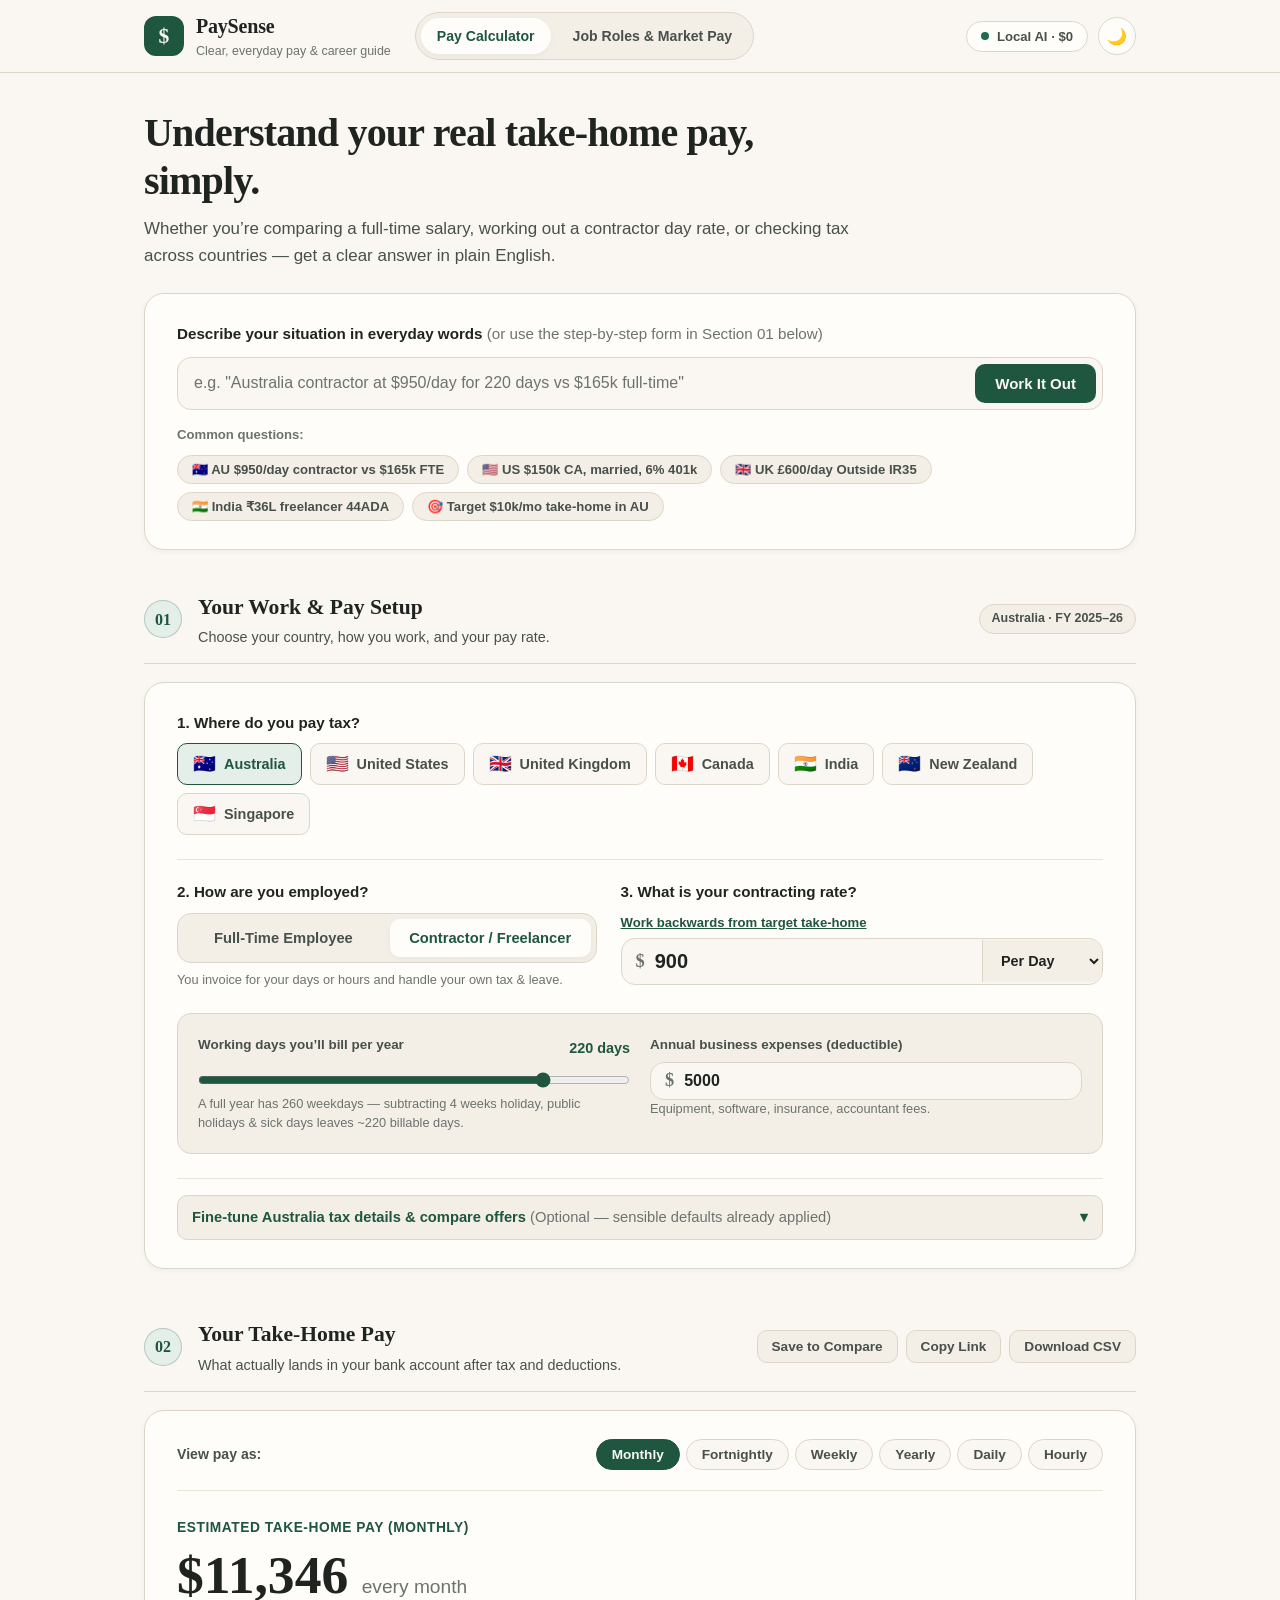
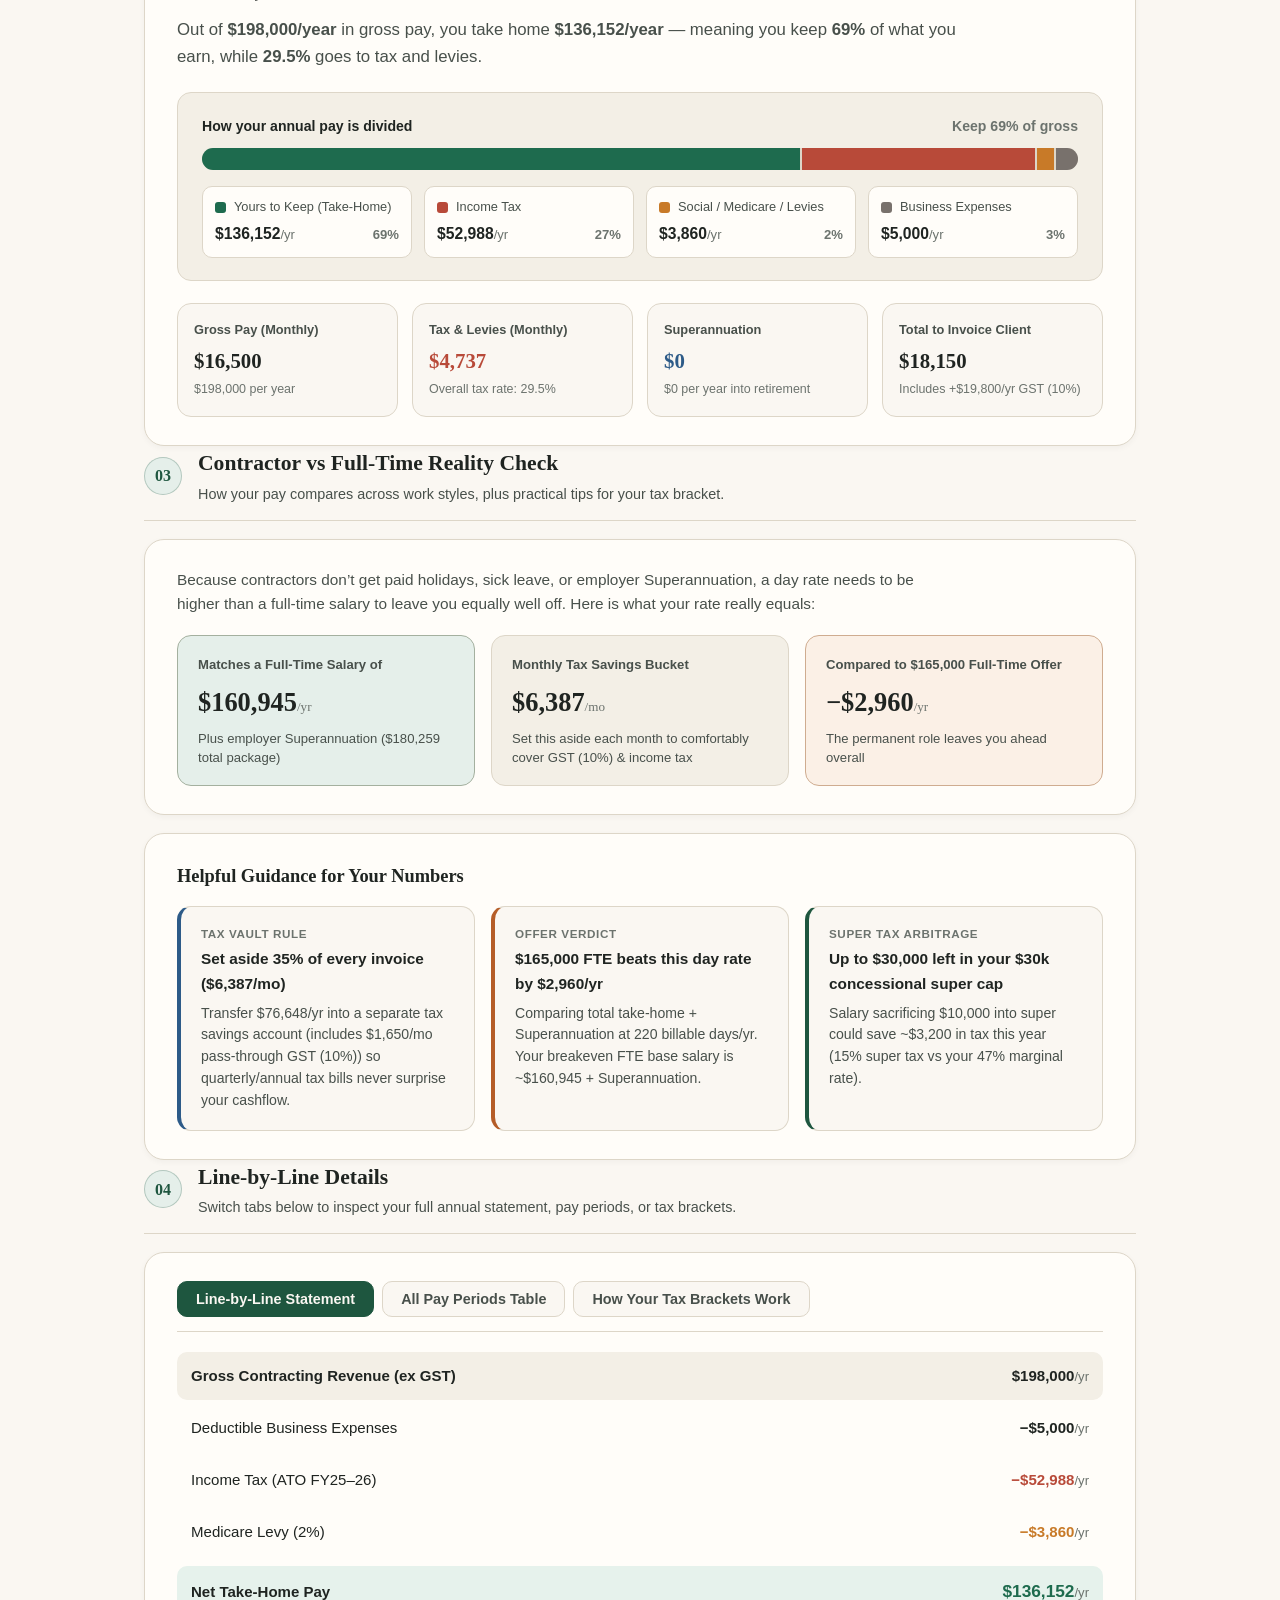
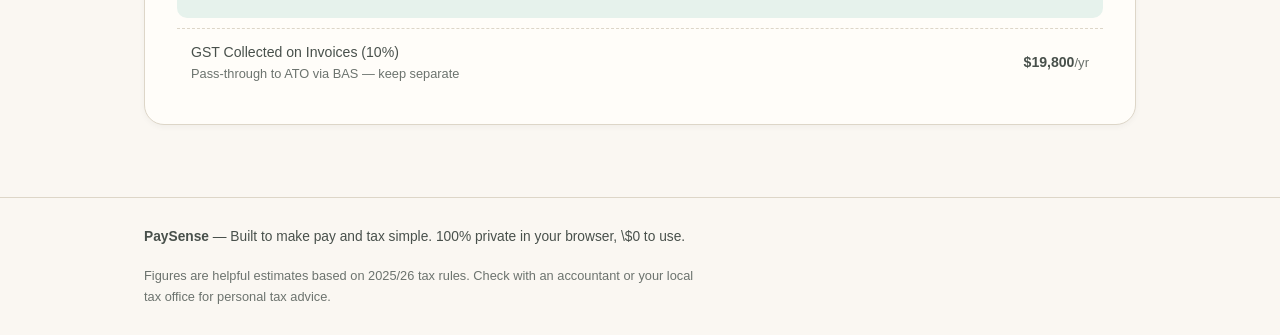
==== commit 8db64a14: "design: warm editorial UI with numbered section divides and plain-English takeaways" ====
--- a/index.html
+++ b/index.html
@@ -3,10 +3,10 @@
 <head>
   <meta charset="UTF-8" />
   <meta name="viewport" content="width=device-width, initial-scale=1.0" />
-  <title>PaySense AI — Multi-Country & Contractor Pay Calculator</title>
-  <meta name="description" content="AI-first multi-country salary and contractor pay calculator. Compare AU, US, UK, CA, IN, NZ & SG take-home pay, day rates vs permanent offers, and tax brackets — 100% free & client-side." />
+  <title>PaySense — Clear, Confident Pay &amp; Contractor Calculator</title>
+  <meta name="description" content="A simple, warm, easy-to-read salary and contractor pay calculator across Australia, US, UK, Canada, India, New Zealand & Singapore. 100% free & private." />
   <link rel="manifest" href="./manifest.json" />
-  <link rel="icon" type="image/svg+xml" href="data:image/svg+xml,%3Csvg xmlns='http://www.w3.org/2000/svg' viewBox='0 0 64 64'%3E%3Cdefs%3E%3ClinearGradient id='g' x1='0' y1='0' x2='1' y2='1'%3E%3Cstop offset='0%25' stop-color='%234f46e5'/%3E%3Cstop offset='100%25' stop-color='%2310b981'/%3E%3C/linearGradient%3E%3C/defs%3E%3Crect width='64' height='64' rx='16' fill='url(%23g)'/%3E%3Ctext x='50%25' y='54%25' dominant-baseline='middle' text-anchor='middle' fill='white' font-family='system-ui,sans-serif' font-weight='800' font-size='32'%3E%24%3C/text%3E%3C/svg%3E" />
+  <link rel="icon" type="image/svg+xml" href="data:image/svg+xml,%3Csvg xmlns='http://www.w3.org/2000/svg' viewBox='0 0 64 64'%3E%3Crect width='64' height='64' rx='16' fill='%231E563F'/%3E%3Ctext x='50%25' y='54%25' dominant-baseline='middle' text-anchor='middle' fill='%23FAF7F2' font-family='Georgia,serif' font-weight='700' font-size='34'%3E%24%3C/text%3E%3C/svg%3E" />
   <link rel="stylesheet" href="./css/styles.css" />
 </head>
 <body>
@@ -14,65 +14,73 @@
     <div class="container top-bar-inner">
       <div class="brand-group">
         <a href="./index.html" class="brand brand-link">
-          <div class="brand-mark" aria-hidden="true">⚡</div>
+          <div class="brand-mark" aria-hidden="true">$</div>
           <div>
-            <div class="brand-name">PaySense <span class="brand-ai">AI</span></div>
-            <div class="brand-sub">Multi-Country &amp; Contractor Pay Calculator</div>
+            <div class="brand-name">PaySense</div>
+            <div class="brand-sub">Clear, everyday pay &amp; career guide</div>
           </div>
         </a>
         <nav class="main-nav" aria-label="Primary navigation">
-          <a href="./index.html" class="nav-tab active" aria-current="page">⚡ Pay Calculator</a>
-          <a href="./roles.html" class="nav-tab">📊 Role &amp; Market Intel</a>
+          <a href="./index.html" class="nav-tab active" aria-current="page">Pay Calculator</a>
+          <a href="./roles.html" class="nav-tab">Job Roles &amp; Market Pay</a>
         </nav>
       </div>
 
       <div class="header-actions">
-        <button type="button" class="ai-mode-pill" id="ai-mode-pill" title="Configure built-in $0 AI or optional free BYOK API key">
-          <span class="status-dot local"></span> Local AI · $0
+        <button type="button" class="ai-mode-pill" id="ai-mode-pill" title="Works 100% free offline. Click for optional AI key settings.">
+          <span class="status-dot local"></span> Local AI · Free
         </button>
-        <button type="button" class="icon-circle-btn" id="theme-toggle-btn" aria-label="Toggle theme" title="Toggle theme">🌙</button>
+        <button type="button" class="icon-circle-btn" id="theme-toggle-btn" aria-label="Toggle warm dark or light paper theme" title="Switch theme">🌙</button>
       </div>
     </div>
   </header>
 
   <main class="container main-content">
-    <!-- AI-First Natural Language Command Bar -->
-    <section class="ai-bar-section" aria-label="Natural language pay assistant">
-      <form id="ai-prompt-form" class="ai-prompt-shell" autocomplete="off">
-        <span class="ai-sparkle" aria-hidden="true">✨</span>
-        <input
-          type="text"
-          id="ai-prompt-input"
-          class="ai-prompt-input"
-          placeholder='Describe your pay in plain English… e.g. "AU contractor $950/day, 220 days, incl super vs $165k FTE"'
-          aria-label="Describe your pay scenario in natural language"
-        />
-        <kbd class="kbd-hint" aria-hidden="true">⌘K</kbd>
-        <button type="submit" class="btn-primary ai-submit-btn" id="ai-submit-btn">Apply AI</button>
-      </form>
-
-      <div class="ai-chips-row">
-        <span class="chips-label">Try:</span>
-        <div id="ai-example-chips" class="ai-chips-scroll"></div>
+    <!-- Friendly Intro & Plain-English Input -->
+    <section class="intro-hero" aria-label="Plain-English pay helper">
+      <div class="intro-header">
+        <h1 class="intro-title">Understand your real take-home pay, simply.</h1>
+        <p class="intro-lead">Whether you’re comparing a full-time salary, working out a contractor day rate, or checking tax across countries — get a clear answer in plain English.</p>
       </div>
 
-      <div id="ai-feedback" class="ai-feedback" hidden></div>
+      <div class="plain-english-card">
+        <label class="plain-english-label" for="ai-prompt-input">
+          Describe your situation in everyday words <span class="muted-normal">(or use the step-by-step form in Section 01 below)</span>
+        </label>
+        <form id="ai-prompt-form" class="ai-prompt-shell" autocomplete="off">
+          <input
+            type="text"
+            id="ai-prompt-input"
+            class="ai-prompt-input"
+            placeholder='e.g. "Australia contractor at $950/day for 220 days vs $165k full-time"'
+            aria-label="Describe your pay scenario in plain English"
+          />
+          <button type="submit" class="btn-primary ai-submit-btn" id="ai-submit-btn">Work It Out</button>
+        </form>
+
+        <div class="ai-chips-row">
+          <span class="chips-label">Common questions:</span>
+          <div id="ai-example-chips" class="ai-chips-scroll"></div>
+        </div>
+
+        <div id="ai-feedback" class="ai-feedback" hidden></div>
+      </div>
     </section>
 
-    <!-- Main 2-Column Workspace: Tactile Form (Left) + Live Dashboard (Right) -->
-    <div class="workspace-grid">
-      <aside class="form-column" id="form-root" aria-label="Pay calculator form"></aside>
-      <div class="results-column" id="results-root" aria-live="polite"></div>
+    <!-- Divided, Spacious Single-Flow Sections -->
+    <div class="editorial-flow">
+      <div id="form-root" aria-label="Section 1: Your setup"></div>
+      <div id="results-root" aria-live="polite"></div>
     </div>
   </main>
 
   <footer class="site-footer">
     <div class="container footer-inner">
       <div>
-        <strong>PaySense AI</strong> — 100% client-side, privacy-first, $0 static app built for GitHub Pages.
+        <strong>PaySense</strong> — Built to make pay and tax simple. 100% private in your browser, \$0 to use.
       </div>
       <div class="footer-disclaimer">
-        Estimates only (2025/26 tax rules). Verify with a qualified tax advisor or local tax authority before making financial decisions.
+        Figures are helpful estimates based on 2025/26 tax rules. Check with an accountant or your local tax office for personal tax advice.
       </div>
     </div>
   </footer>
@@ -82,42 +90,42 @@
     <div class="modal-card">
       <div class="modal-header">
         <div>
-          <h2 id="ai-modal-title" class="modal-title">AI Engine Settings ($0 Mode)</h2>
-          <p class="modal-sub">Works 100% free offline by default. Optionally add your own free-tier API key (stored only in your browser).</p>
+          <h2 id="ai-modal-title" class="modal-title">Smart Helper Settings (100% Free)</h2>
+          <p class="modal-sub">PaySense works offline for free by default. Optionally connect your own free Gemini or Groq API key (stored only in your browser).</p>
         </div>
         <button type="button" class="icon-btn" id="close-settings-btn" aria-label="Close">✕</button>
       </div>
 
       <form id="ai-settings-form" class="modal-form">
         <div class="sub-field">
-          <label class="sub-label" for="llm-provider-select">AI Provider</label>
+          <label class="sub-label" for="llm-provider-select">Helper Mode</label>
           <select id="llm-provider-select" class="select-input">
-            <option value="local">Built-in Local AI (Default · Instant · $0 · Offline)</option>
-            <option value="gemini">Google Gemini API — Free Tier BYOK</option>
-            <option value="openai-compatible">OpenAI-Compatible (Groq / OpenRouter / Ollama)</option>
+            <option value="local">Built-in Instant Helper (Default · $0 · No key needed)</option>
+            <option value="gemini">Google Gemini API (Free Tier Key)</option>
+            <option value="openai-compatible">OpenAI-Compatible (Groq / OpenRouter / Local)</option>
           </select>
         </div>
 
         <div id="llm-key-group" hidden>
           <div class="sub-field">
-            <label class="sub-label" for="llm-api-key">API Key (saved only in browser localStorage)</label>
-            <input type="password" id="llm-api-key" class="text-input" placeholder="Paste your free-tier API key…" />
+            <label class="sub-label" for="llm-api-key">Your API Key (kept privately in your browser)</label>
+            <input type="password" id="llm-api-key" class="text-input" placeholder="Paste your free API key…" />
           </div>
           <div class="sub-field mt-sm">
-            <label class="sub-label" for="llm-model-input">Model</label>
+            <label class="sub-label" for="llm-model-input">Model Name</label>
             <input type="text" id="llm-model-input" class="text-input" placeholder="gemini-2.5-flash" />
           </div>
         </div>
 
         <div id="llm-url-group" hidden>
           <div class="sub-field">
-            <label class="sub-label" for="llm-base-url">Base URL</label>
+            <label class="sub-label" for="llm-base-url">Endpoint URL</label>
             <input type="url" id="llm-base-url" class="text-input" placeholder="https://api.groq.com/openai/v1" />
           </div>
         </div>
 
         <div class="modal-actions">
-          <button type="submit" class="btn-primary">Save AI Settings</button>
+          <button type="submit" class="btn-primary">Save Preference</button>
         </div>
       </form>
     </div>
--- a/css/styles.css
+++ b/css/styles.css
@@ -1,63 +1,77 @@
 /* ==========================================================================
-   PaySense AI — Clean Fintech Design System (Zero External Dependencies)
+   PaySense — Warm, Low-Tech, Confidence-Building Editorial Design System
+   Palette: Warm Sand Paper, Ivory Cards, Reassuring Forest Pine & Terracotta
    ========================================================================== */
 
 :root {
-  --bg: #f4f6fb;
-  --surface: #ffffff;
-  --surface-muted: #f8fafc;
-  --surface-hover: #f1f5f9;
-  --border: #e2e8f0;
-  --border-subtle: #edf2f7;
-  --text: #0f172a;
-  --text-secondary: #475569;
-  --text-muted: #64748b;
-
-  --primary: #4f46e5;
-  --primary-hover: #4338ca;
-  --primary-soft: rgba(79, 70, 229, 0.1);
-  --accent: #10b981;
-  --accent-soft: rgba(16, 185, 129, 0.12);
-
-  --chart-net: #10b981;
-  --chart-tax: #f43f5e;
-  --chart-levy: #f59e0b;
-  --chart-retire: #6366f1;
-  --chart-expense: #64748b;
-
-  --shadow-sm: 0 1px 2px rgba(15, 23, 42, 0.05);
-  --shadow-md: 0 8px 24px -6px rgba(15, 23, 42, 0.08);
-  --radius-sm: 8px;
+  --bg: #FAF7F2;
+  --surface: #FFFDF9;
+  --surface-muted: #F3EFE6;
+  --surface-hover: #EAE4D7;
+  --border: #DDD6C8;
+  --border-subtle: #EAE4D8;
+
+  --text: #1F2421;
+  --text-secondary: #48504B;
+  --text-muted: #6C736E;
+
+  --primary: #1E563F;
+  --primary-hover: #15402E;
+  --primary-soft: #E5EFEA;
+
+  --accent: #1E6B4E;
+  --accent-soft: #E6F2EC;
+
+  --warm-ochre: #B55D28;
+  --warm-ochre-soft: #FBF0E6;
+
+  --chart-net: #1E6B4E;
+  --chart-tax: #B84A39;
+  --chart-levy: #C87A28;
+  --chart-retire: #2D5B88;
+  --chart-expense: #78716C;
+
+  --shadow-sm: 0 2px 6px rgba(31, 36, 33, 0.04);
+  --shadow-md: 0 10px 28px -8px rgba(31, 36, 33, 0.07);
+
+  --radius-sm: 10px;
   --radius-md: 14px;
-  --radius-lg: 18px;
-  --font-sans: -apple-system, BlinkMacSystemFont, "Inter", "Segoe UI", Roboto, Helvetica, Arial, sans-serif;
+  --radius-lg: 20px;
+
+  --font-serif: "Iowan Old Style", "Palatino Linotype", "Book Antiqua", Charter, Georgia, serif;
+  --font-sans: -apple-system, BlinkMacSystemFont, "Segoe UI", Roboto, Helvetica, Arial, sans-serif;
 }
 
 [data-theme="dark"] {
-  --bg: #0b1120;
-  --surface: #111827;
-  --surface-muted: #182235;
-  --surface-hover: #1e293b;
-  --border: #253247;
-  --border-subtle: #1b263b;
-  --text: #f8fafc;
-  --text-secondary: #cbd5e1;
-  --text-muted: #94a3b8;
-
-  --primary: #6366f1;
-  --primary-hover: #818cf8;
-  --primary-soft: rgba(99, 102, 241, 0.18);
-  --accent: #34d399;
-  --accent-soft: rgba(52, 211, 153, 0.15);
-
-  --chart-net: #34d399;
-  --chart-tax: #fb7185;
-  --chart-levy: #fbbf24;
-  --chart-retire: #818cf8;
-  --chart-expense: #94a3b8;
-
-  --shadow-sm: 0 1px 3px rgba(0, 0, 0, 0.35);
-  --shadow-md: 0 12px 28px -8px rgba(0, 0, 0, 0.5);
+  --bg: #171513;
+  --surface: #211E1B;
+  --surface-muted: #2A2622;
+  --surface-hover: #332E29;
+  --border: #3B352E;
+  --border-subtle: #2E2924;
+
+  --text: #F5F1E8;
+  --text-secondary: #CCC5B9;
+  --text-muted: #9A9286;
+
+  --primary: #45A179;
+  --primary-hover: #58B48C;
+  --primary-soft: rgba(69, 161, 121, 0.16);
+
+  --accent: #4BB588;
+  --accent-soft: rgba(75, 181, 136, 0.15);
+
+  --warm-ochre: #E08A54;
+  --warm-ochre-soft: rgba(224, 138, 84, 0.14);
+
+  --chart-net: #4BB588;
+  --chart-tax: #E06D5B;
+  --chart-levy: #E5A14B;
+  --chart-retire: #6495C7;
+  --chart-expense: #9E968C;
+
+  --shadow-sm: 0 2px 8px rgba(0, 0, 0, 0.3);
+  --shadow-md: 0 14px 32px -10px rgba(0, 0, 0, 0.45);
 }
 
 *,
@@ -66,29 +80,34 @@
   box-sizing: border-box;
 }
 
-html, body {
+html,
+body {
   margin: 0;
   padding: 0;
   font-family: var(--font-sans);
+  font-size: 16px;
   background: var(--bg);
   color: var(--text);
-  line-height: 1.5;
+  line-height: 1.6;
   -webkit-font-smoothing: antialiased;
 }
 
 .container {
-  max-width: 1280px;
+  max-width: 1040px;
   margin: 0 auto;
-  padding: 0 20px;
-}
-
-/* Header */
+  padding: 0 24px;
+}
+
+/* ==========================================================================
+   Top Navigation Bar
+   ========================================================================== */
+
 .top-bar {
   position: sticky;
   top: 0;
   z-index: 30;
-  background: color-mix(in srgb, var(--surface) 88%, transparent);
-  backdrop-filter: blur(12px);
+  background: color-mix(in srgb, var(--bg) 92%, transparent);
+  backdrop-filter: blur(10px);
   border-bottom: 1px solid var(--border);
 }
 
@@ -96,8 +115,17 @@
   display: flex;
   align-items: center;
   justify-content: space-between;
-  height: 64px;
+  min-height: 72px;
   gap: 16px;
+  padding-top: 8px;
+  padding-bottom: 8px;
+}
+
+.brand-group {
+  display: flex;
+  align-items: center;
+  gap: 24px;
+  flex-wrap: wrap;
 }
 
 .brand {
@@ -106,34 +134,65 @@
   gap: 12px;
 }
 
+.brand-link {
+  text-decoration: none;
+  color: inherit;
+}
+
 .brand-mark {
-  width: 38px;
-  height: 38px;
-  border-radius: 11px;
+  width: 40px;
+  height: 40px;
+  border-radius: 12px;
   display: grid;
   place-items: center;
-  background: linear-gradient(135deg, #4f46e5, #10b981);
-  color: #fff;
-  font-size: 18px;
-  box-shadow: 0 4px 12px rgba(79, 70, 229, 0.3);
+  background: var(--primary);
+  color: #FAF7F2;
+  font-family: var(--font-serif);
+  font-weight: 700;
+  font-size: 1.35rem;
 }
 
 .brand-name {
-  font-weight: 800;
-  font-size: 1.08rem;
-  letter-spacing: -0.02em;
-}
-
-.brand-ai {
-  background: linear-gradient(135deg, var(--primary), var(--accent));
-  -webkit-background-clip: text;
-  background-clip: text;
-  color: transparent;
+  font-family: var(--font-serif);
+  font-weight: 700;
+  font-size: 1.25rem;
+  letter-spacing: -0.01em;
 }
 
 .brand-sub {
-  font-size: 0.76rem;
+  font-size: 0.78rem;
   color: var(--text-muted);
+}
+
+.main-nav {
+  display: flex;
+  align-items: center;
+  gap: 6px;
+  padding: 5px;
+  background: var(--surface-muted);
+  border: 1px solid var(--border);
+  border-radius: 999px;
+}
+
+.nav-tab {
+  text-decoration: none;
+  color: var(--text-secondary);
+  font-size: 0.88rem;
+  font-weight: 600;
+  padding: 7px 16px;
+  border-radius: 999px;
+  white-space: nowrap;
+  transition: all 0.15s ease;
+}
+
+.nav-tab:hover {
+  color: var(--text);
+}
+
+.nav-tab.active {
+  background: var(--surface);
+  color: var(--primary);
+  box-shadow: var(--shadow-sm);
 }
 
 .header-actions {
@@ -145,18 +204,16 @@
 .ai-mode-pill {
   display: inline-flex;
   align-items: center;
-  gap: 7px;
-  padding: 7px 12px;
+  gap: 8px;
+  padding: 7px 14px;
   border-radius: 999px;
   border: 1px solid var(--border);
   background: var(--surface);
   color: var(--text-secondary);
-  font-size: 0.8rem;
+  font-size: 0.82rem;
   font-weight: 600;
   cursor: pointer;
-  transition: all 0.15s ease;
-}
-
+}
 .ai-mode-pill:hover {
   border-color: var(--primary);
   color: var(--text);
@@ -167,12 +224,12 @@
   height: 8px;
   border-radius: 50%;
 }
-.status-dot.local { background: var(--accent); box-shadow: 0 0 0 3px var(--accent-soft); }
-.status-dot.live { background: var(--primary); box-shadow: 0 0 0 3px var(--primary-soft); }
+.status-dot.local { background: var(--accent); }
+.status-dot.live { background: var(--warm-ochre); }
 
 .icon-circle-btn {
-  width: 36px;
-  height: 36px;
+  width: 38px;
+  height: 38px;
   border-radius: 999px;
   border: 1px solid var(--border);
   background: var(--surface);
@@ -180,39 +237,147 @@
   font-size: 1rem;
   display: grid;
   place-items: center;
-  transition: background 0.15s ease;
 }
 .icon-circle-btn:hover { background: var(--surface-hover); }
 
-/* Main Content */
+/* ==========================================================================
+   Main Editorial Flow & Section Dividers (Negative Space!)
+   ========================================================================== */
+
 .main-content {
-  padding-top: 22px;
-  padding-bottom: 48px;
-}
-
-/* AI Command Bar */
-.ai-bar-section {
-  margin-bottom: 22px;
-}
-
-.ai-prompt-shell {
-  display: flex;
-  align-items: center;
-  gap: 10px;
-  padding: 8px 8px 8px 16px;
+  padding-top: 36px;
+  padding-bottom: 72px;
+}
+
+.intro-hero {
+  margin-bottom: 40px;
+}
+
+.intro-header {
+  max-width: 720px;
+  margin-bottom: 24px;
+}
+
+.intro-title {
+  font-family: var(--font-serif);
+  font-size: clamp(1.85rem, 3.4vw, 2.5rem);
+  font-weight: 700;
+  line-height: 1.2;
+  letter-spacing: -0.02em;
+  margin: 0 0 10px;
+  color: var(--text);
+}
+
+.intro-lead {
+  font-size: 1.06rem;
+  color: var(--text-secondary);
+  margin: 0;
+  line-height: 1.6;
+}
+
+.editorial-flow {
+  display: flex;
+  flex-direction: column;
+  gap: 48px;
+}
+
+.editorial-section {
+  display: flex;
+  flex-direction: column;
+  gap: 18px;
+}
+
+/* Warm Section Dividers */
+.section-divider {
+  display: flex;
+  align-items: center;
+  gap: 16px;
+  padding-bottom: 14px;
+  border-bottom: 1.5px solid var(--border);
+  flex-wrap: wrap;
+}
+
+.section-num {
+  width: 38px;
+  height: 38px;
+  border-radius: 50%;
+  background: var(--primary-soft);
+  color: var(--primary);
+  font-family: var(--font-serif);
+  font-weight: 700;
+  font-size: 1rem;
+  display: grid;
+  place-items: center;
+  flex-shrink: 0;
+  border: 1px solid color-mix(in srgb, var(--primary) 25%, transparent);
+}
+
+.section-divider-text {
+  flex: 1;
+  min-width: 220px;
+}
+
+.section-heading {
+  font-family: var(--font-serif);
+  font-size: 1.35rem;
+  font-weight: 700;
+  margin: 0;
+  color: var(--text);
+}
+
+.section-sub {
+  margin: 2px 0 0;
+  font-size: 0.9rem;
+  color: var(--text-secondary);
+}
+
+/* Cards */
+.card,
+.plain-english-card {
+  background: var(--surface);
+  border: 1px solid var(--border);
+  border-radius: var(--radius-lg);
+  padding: 28px 32px;
+  box-shadow: var(--shadow-sm);
+}
+
+/* ==========================================================================
+   Plain-English Helper Box
+   ========================================================================== */
+
+.plain-english-card {
   background: var(--surface);
   border: 1.5px solid var(--border);
-  border-radius: var(--radius-lg);
-  box-shadow: var(--shadow-md);
-  transition: border-color 0.2s ease, box-shadow 0.2s ease;
+}
+
+.plain-english-label {
+  display: block;
+  font-weight: 700;
+  font-size: 0.95rem;
+  margin-bottom: 10px;
+  color: var(--text);
+}
+
+.muted-normal {
+  font-weight: 400;
+  color: var(--text-muted);
+}
+
+.ai-prompt-shell {
+  display: flex;
+  align-items: center;
+  gap: 10px;
+  padding: 6px 6px 6px 16px;
+  background: var(--bg);
+  border: 1.5px solid var(--border);
+  border-radius: var(--radius-md);
+  transition: border-color 0.2s ease;
 }
 
 .ai-prompt-shell:focus-within {
   border-color: var(--primary);
-  box-shadow: 0 0 0 4px var(--primary-soft), var(--shadow-md);
-}
-
-.ai-sparkle { font-size: 1.15rem; flex-shrink: 0; }
+  background: var(--surface);
+}
 
 .ai-prompt-input {
   flex: 1;
@@ -221,92 +386,43 @@
   outline: none;
   background: transparent;
   color: var(--text);
-  font-size: 0.98rem;
+  font-size: 1rem;
   font-family: inherit;
-  padding: 6px 0;
+  padding: 8px 0;
 }
 
 .ai-prompt-input::placeholder {
   color: var(--text-muted);
 }
 
-.kbd-hint {
-  font-family: inherit;
-  font-size: 0.72rem;
+.ai-chips-row {
+  display: flex;
+  align-items: center;
+  gap: 10px;
+  margin-top: 14px;
+  flex-wrap: wrap;
+}
+
+.chips-label {
+  font-size: 0.82rem;
   font-weight: 600;
   color: var(--text-muted);
+}
+
+.ai-chips-scroll {
+  display: flex;
+  gap: 8px;
+  flex-wrap: wrap;
+}
+
+.prompt-chip {
   background: var(--surface-muted);
   border: 1px solid var(--border);
-  border-radius: 6px;
-  padding: 3px 7px;
-  flex-shrink: 0;
-}
-
-.btn-primary {
-  background: var(--primary);
-  color: #fff;
-  border: none;
-  border-radius: 11px;
-  padding: 10px 18px;
-  font-weight: 600;
-  font-size: 0.88rem;
-  cursor: pointer;
-  white-space: nowrap;
-  transition: background 0.15s ease, transform 0.1s ease;
-}
-.btn-primary:hover { background: var(--primary-hover); }
-.btn-primary:active { transform: translateY(1px); }
-.btn-primary:disabled { opacity: 0.65; cursor: wait; }
-
-.btn-sm { padding: 7px 12px; font-size: 0.82rem; border-radius: 9px; }
-.btn-xs { padding: 4px 9px; font-size: 0.76rem; border-radius: 7px; }
-.full-width { width: 100%; }
-
-.btn-ghost {
-  background: var(--surface-muted);
-  color: var(--text-secondary);
-  border: 1px solid var(--border);
-  border-radius: 9px;
-  font-weight: 600;
-  cursor: pointer;
-  transition: all 0.15s ease;
-}
-.btn-ghost:hover {
-  background: var(--surface-hover);
-  color: var(--text);
-  border-color: var(--text-muted);
-}
-
-.ai-chips-row {
-  display: flex;
-  align-items: center;
-  gap: 8px;
-  margin-top: 10px;
-  overflow-x: auto;
-  padding-bottom: 2px;
-}
-
-.chips-label {
-  font-size: 0.78rem;
-  font-weight: 600;
-  color: var(--text-muted);
-  flex-shrink: 0;
-}
-
-.ai-chips-scroll {
-  display: flex;
-  gap: 7px;
-  flex-wrap: wrap;
-}
-
-.prompt-chip {
-  background: var(--surface);
-  border: 1px solid var(--border);
   color: var(--text-secondary);
   border-radius: 999px;
-  padding: 5px 11px;
-  font-size: 0.77rem;
-  font-weight: 500;
+  padding: 6px 14px;
+  font-size: 0.82rem;
+  font-weight: 600;
   cursor: pointer;
   transition: all 0.15s ease;
 }
@@ -315,17 +431,21 @@
   color: var(--primary);
   background: var(--primary-soft);
 }
+.prompt-chip.chip-active {
+  background: var(--primary);
+  border-color: var(--primary);
+  color: #FAF7F2;
+}
 
 .ai-feedback {
-  margin-top: 10px;
+  margin-top: 14px;
 }
 
 .ai-feedback-inner {
-  background: var(--surface);
-  border: 1px solid color-mix(in srgb, var(--primary) 35%, var(--border));
+  background: var(--primary-soft);
+  border: 1px solid color-mix(in srgb, var(--primary) 30%, var(--border));
   border-radius: var(--radius-md);
-  padding: 12px 14px;
-  box-shadow: var(--shadow-sm);
+  padding: 14px 18px;
 }
 
 .ai-feedback-top {
@@ -336,14 +456,12 @@
 }
 
 .ai-source-badge {
-  font-size: 0.72rem;
-  font-weight: 700;
-  text-transform: uppercase;
-  letter-spacing: 0.04em;
+  font-size: 0.74rem;
+  font-weight: 700;
   color: var(--primary);
-  background: var(--primary-soft);
-  padding: 3px 8px;
-  border-radius: 6px;
+  background: var(--surface);
+  padding: 3px 10px;
+  border-radius: 999px;
 }
 
 .parsed-tags-wrap {
@@ -354,118 +472,159 @@
 }
 
 .parsed-tag {
-  font-size: 0.77rem;
-  font-weight: 600;
-  padding: 3px 9px;
+  font-size: 0.8rem;
+  font-weight: 600;
+  padding: 3px 11px;
   border-radius: 999px;
-  background: var(--surface-muted);
-  border: 1px solid var(--border);
-  color: var(--text);
-}
-.parsed-tag.tag-goal,
-.parsed-tag.tag-compare {
-  background: var(--accent-soft);
-  border-color: color-mix(in srgb, var(--accent) 40%, transparent);
+  background: var(--surface);
+  border: 1px solid var(--border);
+  color: var(--text);
 }
 
 .ai-reply-text {
   margin-top: 8px;
-  font-size: 0.88rem;
-  color: var(--text-secondary);
-}
-
-/* Workspace Layout */
-.workspace-grid {
-  display: grid;
-  grid-template-columns: 390px minmax(0, 1fr);
-  gap: 22px;
-  align-items: start;
-}
-
-/* Form Card */
-.form-card,
-.card {
-  background: var(--surface);
-  border: 1px solid var(--border);
-  border-radius: var(--radius-lg);
-  padding: 20px;
-  box-shadow: var(--shadow-sm);
-}
-
-.form-card {
-  position: sticky;
-  top: 82px;
-}
-
-.form-section + .form-section {
-  margin-top: 18px;
-  padding-top: 18px;
-  border-top: 1px solid var(--border-subtle);
-}
-
-.section-header-row {
-  display: flex;
-  align-items: center;
-  justify-content: space-between;
-  gap: 8px;
-  margin-bottom: 8px;
-}
-
-.field-label {
-  font-size: 0.84rem;
-  font-weight: 700;
-  color: var(--text);
-  display: block;
-}
-
-.sub-label {
-  font-size: 0.76rem;
-  font-weight: 600;
-  color: var(--text-secondary);
-  display: block;
-  margin-bottom: 5px;
-}
+  font-size: 0.94rem;
+  color: var(--text);
+}
+
+/* ==========================================================================
+   Buttons & Controls
+   ========================================================================== */
+
+.btn-primary {
+  background: var(--primary);
+  color: #FAF7F2;
+  border: none;
+  border-radius: var(--radius-sm);
+  padding: 11px 20px;
+  font-weight: 600;
+  font-size: 0.94rem;
+  cursor: pointer;
+  white-space: nowrap;
+  text-decoration: none;
+  display: inline-flex;
+  align-items: center;
+  justify-content: center;
+  transition: background 0.15s ease;
+}
+.btn-primary:hover { background: var(--primary-hover); }
+.btn-primary:disabled { opacity: 0.65; cursor: wait; }
+
+.btn-secondary {
+  background: var(--warm-ochre);
+  color: #FAF7F2;
+  border: none;
+  border-radius: var(--radius-sm);
+  padding: 11px 20px;
+  font-weight: 600;
+  font-size: 0.94rem;
+  cursor: pointer;
+  white-space: nowrap;
+  text-decoration: none;
+  display: inline-flex;
+  align-items: center;
+  justify-content: center;
+  transition: filter 0.15s ease;
+}
+.btn-secondary:hover { filter: brightness(0.93); }
+
+.btn-ghost {
+  background: var(--surface-muted);
+  color: var(--text-secondary);
+  border: 1px solid var(--border);
+  border-radius: var(--radius-sm);
+  font-weight: 600;
+  cursor: pointer;
+}
+.btn-ghost:hover {
+  background: var(--surface-hover);
+  color: var(--text);
+}
+
+.btn-sm { padding: 8px 14px; font-size: 0.85rem; }
+.btn-xs { padding: 6px 12px; font-size: 0.8rem; }
 
 .tax-year-pill,
 .card-badge {
-  font-size: 0.72rem;
-  font-weight: 600;
-  color: var(--text-muted);
+  font-size: 0.78rem;
+  font-weight: 600;
+  color: var(--text-secondary);
   background: var(--surface-muted);
   border: 1px solid var(--border);
-  padding: 2px 8px;
+  padding: 4px 12px;
   border-radius: 999px;
 }
 
-.field-optional {
-  font-size: 0.72rem;
-  color: var(--text-muted);
-}
-
-/* Country Pills */
-.country-pills {
+/* ==========================================================================
+   Section 01: Setup Form
+   ========================================================================== */
+
+.setup-card {
+  display: flex;
+  flex-direction: column;
+  gap: 24px;
+}
+
+.setup-block {
+  display: flex;
+  flex-direction: column;
+  gap: 8px;
+}
+
+.setup-two-col {
   display: grid;
-  grid-template-columns: repeat(7, 1fr);
-  gap: 5px;
+  grid-template-columns: 1fr 1.15fr;
+  gap: 24px;
+  padding-top: 20px;
+  border-top: 1px solid var(--border-subtle);
+}
+
+.field-label {
+  font-size: 0.95rem;
+  font-weight: 700;
+  color: var(--text);
+}
+
+.sub-label {
+  font-size: 0.84rem;
+  font-weight: 600;
+  color: var(--text-secondary);
+  display: block;
+  margin-bottom: 6px;
+}
+
+.section-header-row {
+  display: flex;
+  align-items: baseline;
+  justify-content: space-between;
+  gap: 10px;
+  flex-wrap: wrap;
+}
+
+/* Warm Country Pills with Full Country Names */
+.warm-country-pills {
+  display: flex;
+  flex-wrap: wrap;
+  gap: 8px;
 }
 
 .country-pill {
-  display: flex;
-  flex-direction: column;
-  align-items: center;
-  justify-content: center;
-  gap: 2px;
-  padding: 7px 2px;
-  border-radius: 10px;
-  border: 1px solid var(--border);
-  background: var(--surface-muted);
-  color: var(--text-secondary);
+  display: inline-flex;
+  align-items: center;
+  gap: 8px;
+  padding: 9px 15px;
+  border-radius: var(--radius-sm);
+  border: 1.5px solid var(--border);
+  background: var(--bg);
+  color: var(--text-secondary);
+  font-size: 0.9rem;
+  font-weight: 600;
   cursor: pointer;
   transition: all 0.15s ease;
 }
 .country-pill:hover {
   border-color: var(--primary);
-  background: var(--surface-hover);
+  background: var(--surface);
 }
 .country-pill.active {
   border-color: var(--primary);
@@ -473,38 +632,34 @@
   color: var(--primary);
   font-weight: 700;
 }
-.pill-flag { font-size: 1.05rem; line-height: 1; }
-.pill-code { font-size: 0.68rem; font-weight: 700; letter-spacing: 0.02em; }
+.pill-flag { font-size: 1.15rem; }
 
 /* Segmented Control */
 .segmented-control {
   display: grid;
   grid-template-columns: 1fr 1fr;
   gap: 6px;
-  padding: 4px;
+  padding: 5px;
   background: var(--surface-muted);
   border: 1px solid var(--border);
-  border-radius: 12px;
+  border-radius: var(--radius-md);
 }
 
 .seg-btn {
-  display: flex;
-  align-items: center;
-  justify-content: center;
-  gap: 6px;
-  padding: 9px 10px;
+  padding: 11px 14px;
   border: none;
-  border-radius: 9px;
+  border-radius: var(--radius-sm);
   background: transparent;
   color: var(--text-secondary);
-  font-size: 0.82rem;
+  font-size: 0.92rem;
   font-weight: 600;
   cursor: pointer;
   transition: all 0.15s ease;
 }
 .seg-btn.active {
   background: var(--surface);
-  color: var(--text);
+  color: var(--primary);
+  font-weight: 700;
   box-shadow: var(--shadow-sm);
 }
 
@@ -513,31 +668,27 @@
   display: flex;
   align-items: center;
   border: 1.5px solid var(--border);
-  border-radius: 11px;
-  background: var(--surface);
+  border-radius: var(--radius-md);
+  background: var(--bg);
   overflow: hidden;
-  transition: border-color 0.15s ease;
 }
 .input-combo:focus-within {
   border-color: var(--primary);
-  box-shadow: 0 0 0 3px var(--primary-soft);
-}
-.input-combo.compact .num-input {
-  padding: 8px 8px 8px 4px;
-  font-size: 0.92rem;
+  background: var(--surface);
 }
 
 .input-prefix {
-  padding: 0 4px 0 12px;
+  padding: 0 6px 0 14px;
   color: var(--text-muted);
-  font-weight: 700;
-  font-size: 0.95rem;
+  font-family: var(--font-serif);
+  font-weight: 700;
+  font-size: 1.15rem;
 }
 
 .input-suffix {
-  padding: 0 11px 0 6px;
+  padding: 0 14px 0 8px;
   color: var(--text-muted);
-  font-size: 0.78rem;
+  font-size: 0.84rem;
   font-weight: 600;
   white-space: nowrap;
 }
@@ -550,10 +701,15 @@
   background: transparent;
   color: var(--text);
   font-family: inherit;
-  font-size: 1.08rem;
+  font-size: 1.25rem;
   font-weight: 700;
   font-variant-numeric: tabular-nums;
-  padding: 10px 8px 10px 4px;
+  padding: 11px 10px 11px 4px;
+}
+
+.input-combo.compact .num-input {
+  font-size: 1rem;
+  padding: 9px 8px 9px 4px;
 }
 
 .combo-select {
@@ -562,9 +718,9 @@
   background: var(--surface-muted);
   color: var(--text);
   font-family: inherit;
-  font-size: 0.82rem;
-  font-weight: 600;
-  padding: 10px 10px;
+  font-size: 0.9rem;
+  font-weight: 600;
+  padding: 12px 14px;
   outline: none;
   cursor: pointer;
 }
@@ -573,35 +729,29 @@
 .select-input {
   width: 100%;
   border: 1.5px solid var(--border);
-  border-radius: 10px;
-  background: var(--surface);
+  border-radius: var(--radius-sm);
+  background: var(--bg);
   color: var(--text);
   font-family: inherit;
-  font-size: 0.88rem;
-  font-weight: 600;
-  padding: 8px 10px;
+  font-size: 0.92rem;
+  font-weight: 600;
+  padding: 10px 12px;
   outline: none;
 }
 .text-input:focus,
 .select-input:focus {
   border-color: var(--primary);
-  box-shadow: 0 0 0 3px var(--primary-soft);
-}
-
-.two-col-fields {
+  background: var(--surface);
+}
+
+.contractor-essentials {
   display: grid;
-  grid-template-columns: 1fr 1fr;
-  gap: 10px;
-  margin-top: 12px;
-}
-
-.country-specific-fields {
-  display: flex;
-  flex-direction: column;
-  gap: 10px;
-}
-.country-specific-fields .two-col-fields {
-  margin-top: 0;
+  grid-template-columns: repeat(auto-fit, minmax(260px, 1fr));
+  gap: 20px;
+  padding: 20px;
+  background: var(--surface-muted);
+  border: 1px solid var(--border);
+  border-radius: var(--radius-md);
 }
 
 .slider-label-row {
@@ -611,452 +761,528 @@
   margin-bottom: 4px;
 }
 .slider-val {
-  font-size: 0.78rem;
+  font-size: 0.9rem;
   font-weight: 700;
   color: var(--primary);
-  font-variant-numeric: tabular-nums;
 }
 
 .range-slider {
   width: 100%;
   accent-color: var(--primary);
   cursor: pointer;
-  margin: 6px 0 4px;
+  margin: 6px 0;
 }
 
 .field-hint {
-  font-size: 0.7rem;
+  font-size: 0.8rem;
   color: var(--text-muted);
-  margin-top: 3px;
-}
-
-.toggle-grid {
-  display: flex;
-  flex-direction: column;
-  gap: 8px;
-  margin-top: 4px;
-}
-
-.toggle-row {
-  display: flex;
-  align-items: center;
-  gap: 9px;
-  font-size: 0.83rem;
-  color: var(--text-secondary);
-  cursor: pointer;
-  user-select: none;
-}
-.toggle-row input[type="checkbox"] {
-  width: 16px;
-  height: 16px;
-  accent-color: var(--primary);
-  cursor: pointer;
+  line-height: 1.45;
 }
 
 .text-action-btn {
   background: none;
   border: none;
   color: var(--primary);
-  font-size: 0.76rem;
+  font-size: 0.82rem;
   font-weight: 600;
   cursor: pointer;
-  padding: 2px 4px;
-}
-.text-action-btn:hover { text-decoration: underline; }
+  text-decoration: underline;
+  padding: 0;
+}
 
 .reverse-goal-box {
+  display: flex;
+  flex-direction: column;
+  gap: 12px;
+  padding: 16px;
+  border-radius: var(--radius-md);
+  background: var(--primary-soft);
+  border: 1px solid color-mix(in srgb, var(--primary) 30%, transparent);
+}
+.reverse-goal-hint {
+  font-size: 0.86rem;
+  color: var(--text-secondary);
+}
+
+/* Progressive Disclosure Optional Drawer */
+.optional-drawer {
+  border-top: 1px solid var(--border-subtle);
+  padding-top: 16px;
+}
+
+.optional-summary {
+  list-style: none;
+  display: flex;
+  align-items: center;
+  justify-content: space-between;
+  gap: 12px;
+  cursor: pointer;
+  font-size: 0.92rem;
+  font-weight: 700;
+  color: var(--primary);
+  padding: 10px 14px;
+  background: var(--surface-muted);
+  border: 1px solid var(--border);
+  border-radius: var(--radius-sm);
+  user-select: none;
+}
+.optional-summary::-webkit-details-marker { display: none; }
+.optional-summary:hover { background: var(--surface-hover); }
+
+.optional-body {
+  padding-top: 20px;
+}
+
+.optional-grid {
+  display: grid;
+  grid-template-columns: 1.15fr 0.85fr;
+  gap: 28px;
+}
+
+.mini-section-title {
+  font-family: var(--font-serif);
+  font-size: 1.05rem;
+  margin: 0 0 12px;
+  color: var(--text);
+}
+
+.two-col-fields {
+  display: grid;
+  grid-template-columns: 1fr 1fr;
+  gap: 12px;
+}
+
+.country-specific-fields {
+  display: flex;
+  flex-direction: column;
+  gap: 12px;
+}
+
+.toggle-grid {
   display: flex;
   flex-direction: column;
   gap: 10px;
-  padding: 12px;
-  border-radius: 12px;
-  background: var(--primary-soft);
-  border: 1px solid color-mix(in srgb, var(--primary) 30%, transparent);
-}
-.reverse-goal-hint {
-  font-size: 0.78rem;
-  color: var(--text-secondary);
+  margin-top: 4px;
+}
+
+.toggle-row {
+  display: flex;
+  align-items: center;
+  gap: 10px;
+  font-size: 0.9rem;
+  color: var(--text-secondary);
+  cursor: pointer;
+}
+.toggle-row input[type="checkbox"] {
+  width: 17px;
+  height: 17px;
+  accent-color: var(--primary);
 }
 
 .form-footnote {
   margin-top: 14px;
-  font-size: 0.73rem;
+  font-size: 0.8rem;
   color: var(--text-muted);
-  line-height: 1.4;
 }
 
 .flex-end { display: flex; align-items: flex-end; padding-bottom: 6px; }
-.mt-sm { margin-top: 10px; }
-
-/* Results Dashboard */
-.results-column {
-  display: flex;
-  flex-direction: column;
-  gap: 18px;
-}
-
-.hero-card {
-  background: linear-gradient(180deg, var(--surface) 0%, color-mix(in srgb, var(--primary-soft) 35%, var(--surface)) 100%);
-}
-
-.hero-top-row {
-  display: flex;
+.mt-sm { margin-top: 12px; }
+
+/* ==========================================================================
+   Section 02: Take-Home Spotlight & Horizontal Money Split Bar
+   ========================================================================== */
+
+.hero-actions {
+  display: flex;
+  gap: 8px;
+  flex-wrap: wrap;
+}
+
+.period-tabs-row {
+  display: flex;
+  align-items: center;
   justify-content: space-between;
-  align-items: flex-start;
-  gap: 14px;
+  gap: 12px;
   flex-wrap: wrap;
-}
-
-.hero-eyebrow {
-  font-size: 0.8rem;
-  font-weight: 600;
-  color: var(--text-muted);
-  display: flex;
-  align-items: center;
+  padding-bottom: 20px;
+  border-bottom: 1px solid var(--border-subtle);
+}
+
+.period-prompt {
+  font-size: 0.88rem;
+  font-weight: 600;
+  color: var(--text-secondary);
+}
+
+.period-tabs {
+  display: flex;
   gap: 6px;
   flex-wrap: wrap;
 }
-.dot-sep { opacity: 0.5; }
-
-.hero-net-value {
-  font-size: clamp(2rem, 4vw, 2.75rem);
-  font-weight: 800;
-  letter-spacing: -0.03em;
-  line-height: 1.1;
-  margin-top: 6px;
-  font-variant-numeric: tabular-nums;
-  color: var(--text);
-}
-
-.hero-period-unit {
-  font-size: 1.05rem;
-  font-weight: 600;
-  color: var(--text-muted);
-}
-
-.hero-sub {
-  font-size: 0.86rem;
-  color: var(--text-secondary);
-  margin-top: 4px;
-  font-variant-numeric: tabular-nums;
-}
-
-.hero-actions {
-  display: flex;
-  gap: 6px;
-  flex-wrap: wrap;
-}
-
-.period-tabs {
-  display: flex;
-  gap: 6px;
-  margin-top: 16px;
-  flex-wrap: wrap;
-}
 
 .period-tab {
-  padding: 6px 12px;
+  padding: 7px 15px;
   border-radius: 999px;
   border: 1px solid var(--border);
-  background: var(--surface);
-  color: var(--text-secondary);
-  font-size: 0.78rem;
+  background: var(--bg);
+  color: var(--text-secondary);
+  font-size: 0.85rem;
   font-weight: 600;
   cursor: pointer;
-  transition: all 0.15s ease;
 }
 .period-tab:hover { border-color: var(--primary); }
 .period-tab.active {
   background: var(--primary);
   border-color: var(--primary);
-  color: #fff;
+  color: #FAF7F2;
+}
+
+.take-home-spotlight {
+  padding: 26px 0 22px;
+}
+
+.spotlight-label {
+  font-size: 0.86rem;
+  font-weight: 700;
+  text-transform: uppercase;
+  letter-spacing: 0.04em;
+  color: var(--primary);
+}
+
+.hero-net-value {
+  font-family: var(--font-serif);
+  font-size: clamp(2.4rem, 4.8vw, 3.35rem);
+  font-weight: 700;
+  line-height: 1.12;
+  margin-top: 6px;
+  font-variant-numeric: tabular-nums;
+  color: var(--text);
+}
+
+.hero-period-unit {
+  font-family: var(--font-sans);
+  font-size: 1.2rem;
+  font-weight: 500;
+  color: var(--text-muted);
+}
+
+.plain-english-summary {
+  margin: 12px 0 0;
+  font-size: 1.05rem;
+  line-height: 1.6;
+  color: var(--text-secondary);
+  max-width: 780px;
+}
+
+/* Horizontal Money Split Bar */
+.money-split-wrap {
+  padding: 22px 24px;
+  background: var(--surface-muted);
+  border: 1px solid var(--border);
+  border-radius: var(--radius-md);
+}
+
+.money-split-label-row {
+  display: flex;
+  justify-content: space-between;
+  align-items: center;
+  font-size: 0.88rem;
+  font-weight: 600;
+  margin-bottom: 10px;
+}
+
+.money-split-bar {
+  display: flex;
+  height: 22px;
+  border-radius: 999px;
+  overflow: hidden;
+  background: var(--border);
+  gap: 2px;
+}
+
+.split-segment {
+  height: 100%;
+  transition: width 0.25s ease;
+}
+
+.split-legend-grid {
+  display: grid;
+  grid-template-columns: repeat(auto-fit, minmax(175px, 1fr));
+  gap: 12px;
+  margin-top: 16px;
+}
+
+.split-legend-card {
+  background: var(--surface);
+  border: 1px solid var(--border);
+  border-radius: var(--radius-sm);
+  padding: 10px 12px;
+}
+
+.split-legend-top {
+  display: flex;
+  align-items: center;
+  gap: 8px;
+  font-size: 0.8rem;
+  color: var(--text-secondary);
+}
+
+.legend-dot {
+  width: 11px;
+  height: 11px;
+  border-radius: 3px;
+  flex-shrink: 0;
+}
+
+.split-legend-bottom {
+  display: flex;
+  justify-content: space-between;
+  align-items: baseline;
+  margin-top: 4px;
+  font-variant-numeric: tabular-nums;
+}
+
+.split-legend-val {
+  font-size: 0.98rem;
+}
+
+.split-legend-pct {
+  font-size: 0.82rem;
+  font-weight: 700;
+  color: var(--text-muted);
 }
 
 .kpi-grid {
   display: grid;
   grid-template-columns: repeat(4, minmax(0, 1fr));
-  gap: 10px;
-  margin-top: 16px;
+  gap: 14px;
+  margin-top: 22px;
 }
 
 .kpi-tile {
-  background: var(--surface);
-  border: 1px solid var(--border);
-  border-radius: 12px;
-  padding: 12px;
+  background: var(--bg);
+  border: 1px solid var(--border);
+  border-radius: var(--radius-md);
+  padding: 16px;
 }
 
 .kpi-label {
-  font-size: 0.73rem;
-  font-weight: 600;
+  font-size: 0.8rem;
+  font-weight: 600;
+  color: var(--text-secondary);
+}
+
+.kpi-val {
+  font-family: var(--font-serif);
+  font-size: 1.3rem;
+  font-weight: 700;
+  margin-top: 4px;
+  font-variant-numeric: tabular-nums;
+}
+
+.kpi-meta {
+  font-size: 0.78rem;
   color: var(--text-muted);
-}
-
-.kpi-val {
-  font-size: 1.1rem;
-  font-weight: 800;
   margin-top: 3px;
-  font-variant-numeric: tabular-nums;
-}
-
-.kpi-meta {
-  font-size: 0.72rem;
-  color: var(--text-muted);
-  margin-top: 2px;
-  font-variant-numeric: tabular-nums;
 }
 
 .tax-color { color: var(--chart-tax); }
 .retire-color { color: var(--chart-retire); }
 .net-col { color: var(--chart-net); font-weight: 700; }
 .muted { color: var(--text-muted); }
-
-/* Reality Check Card */
-.card-title-row {
-  display: flex;
-  align-items: center;
-  justify-content: space-between;
-  gap: 10px;
-  margin-bottom: 14px;
-  flex-wrap: wrap;
-}
-
-.card-title {
-  margin: 0;
-  font-size: 0.98rem;
-  font-weight: 700;
-  letter-spacing: -0.01em;
+.unit { font-size: 0.82rem; font-weight: 500; color: var(--text-muted); }
+
+/* ==========================================================================
+   Section 03: Reality Check & Helpful Guidance
+   ========================================================================== */
+
+.reality-intro {
+  margin: 0 0 18px;
+  font-size: 0.96rem;
+  color: var(--text-secondary);
+  max-width: 780px;
 }
 
 .reality-grid {
   display: grid;
   grid-template-columns: repeat(3, minmax(0, 1fr));
-  gap: 12px;
+  gap: 16px;
 }
 
 .reality-metric {
   background: var(--surface-muted);
   border: 1px solid var(--border);
-  border-radius: 13px;
-  padding: 14px;
+  border-radius: var(--radius-md);
+  padding: 18px 20px;
 }
 
 .reality-metric.highlight {
   background: var(--primary-soft);
-  border-color: color-mix(in srgb, var(--primary) 30%, transparent);
+  border-color: color-mix(in srgb, var(--primary) 30%, var(--border));
 }
 .reality-metric.verdict-pos {
   background: var(--accent-soft);
-  border-color: color-mix(in srgb, var(--accent) 40%, transparent);
+  border-color: color-mix(in srgb, var(--accent) 35%, var(--border));
 }
 .reality-metric.verdict-neg {
-  background: rgba(244, 63, 94, 0.1);
-  border-color: rgba(244, 63, 94, 0.3);
+  background: var(--warm-ochre-soft);
+  border-color: color-mix(in srgb, var(--warm-ochre) 35%, var(--border));
 }
 
 .reality-label {
-  font-size: 0.75rem;
-  font-weight: 600;
+  font-size: 0.82rem;
+  font-weight: 700;
   color: var(--text-secondary);
 }
 
 .reality-big {
-  font-size: 1.35rem;
-  font-weight: 800;
+  font-family: var(--font-serif);
+  font-size: 1.65rem;
+  font-weight: 700;
+  margin-top: 6px;
+  font-variant-numeric: tabular-nums;
+}
+
+.reality-sub {
+  font-size: 0.82rem;
+  color: var(--text-secondary);
+  margin-top: 6px;
+  line-height: 1.45;
+}
+
+.insights-grid {
+  display: grid;
+  grid-template-columns: repeat(auto-fit, minmax(280px, 1fr));
+  gap: 16px;
+}
+
+.insight-card {
+  padding: 18px 20px;
+  border-radius: var(--radius-md);
+  border: 1px solid var(--border);
+  background: var(--bg);
+}
+
+.insight-card.tone-positive { border-left: 4px solid var(--accent); }
+.insight-card.tone-warning { border-left: 4px solid var(--warm-ochre); }
+.insight-card.tone-tip { border-left: 4px solid var(--primary); }
+.insight-card.tone-info { border-left: 4px solid var(--chart-retire); }
+
+.insight-badge {
+  font-size: 0.73rem;
+  font-weight: 700;
+  text-transform: uppercase;
+  letter-spacing: 0.05em;
+  color: var(--text-muted);
+}
+
+.insight-title {
+  font-size: 0.96rem;
+  font-weight: 700;
   margin-top: 4px;
-  font-variant-numeric: tabular-nums;
-}
-.reality-big .unit {
-  font-size: 0.85rem;
-  font-weight: 600;
-  color: var(--text-muted);
-}
-
-.reality-sub {
-  font-size: 0.74rem;
-  color: var(--text-muted);
-  margin-top: 4px;
-  line-height: 1.35;
-}
-
-/* Two-Column Dashboard Cards */
-.two-col-cards {
-  display: grid;
-  grid-template-columns: repeat(2, minmax(0, 1fr));
-  gap: 18px;
-}
-
-/* Donut Chart */
-.donut-wrap {
-  display: flex;
-  align-items: center;
+}
+
+.insight-body {
+  font-size: 0.88rem;
+  color: var(--text-secondary);
+  margin: 6px 0 0;
+  line-height: 1.55;
+}
+
+/* ==========================================================================
+   Section 04: Tabbed Details (Payslip / Periods / Brackets)
+   ========================================================================== */
+
+.detail-tab-bar {
+  display: flex;
+  gap: 8px;
+  border-bottom: 1.5px solid var(--border);
+  padding-bottom: 14px;
+  margin-bottom: 20px;
+  flex-wrap: wrap;
+}
+
+.detail-tab-btn {
+  padding: 9px 18px;
+  border-radius: var(--radius-sm);
+  border: 1px solid var(--border);
+  background: var(--bg);
+  color: var(--text-secondary);
+  font-size: 0.9rem;
+  font-weight: 600;
+  cursor: pointer;
+}
+.detail-tab-btn:hover { border-color: var(--primary); }
+.detail-tab-btn.active {
+  background: var(--primary);
+  border-color: var(--primary);
+  color: #FAF7F2;
+}
+
+.reassure-note {
+  margin: 0 0 18px;
+  padding: 14px 16px;
+  background: var(--primary-soft);
+  border-radius: var(--radius-sm);
+  font-size: 0.9rem;
+  color: var(--text);
+}
+
+.brackets-list {
+  display: flex;
+  flex-direction: column;
   gap: 14px;
-  flex-wrap: wrap;
-}
-
-.donut-svg-box {
-  position: relative;
-  width: 144px;
-  height: 144px;
-  flex-shrink: 0;
-  margin: 0 auto;
-}
-
-.donut-svg {
-  width: 100%;
-  height: 100%;
-}
-
-.donut-center {
-  position: absolute;
-  inset: 0;
-  display: flex;
-  flex-direction: column;
-  align-items: center;
-  justify-content: center;
-  pointer-events: none;
-}
-
-.donut-center-val {
-  font-size: 1.55rem;
-  font-weight: 800;
-  font-variant-numeric: tabular-nums;
-}
-
-.donut-center-sub {
-  font-size: 0.73rem;
-  color: var(--text-muted);
-  font-weight: 600;
-}
-
-.donut-legend {
-  flex: 1;
-  min-width: 180px;
-  display: flex;
-  flex-direction: column;
-  gap: 9px;
-}
-
-.donut-legend-item {
-  display: grid;
-  grid-template-columns: 10px 1fr auto auto;
-  align-items: center;
-  gap: 8px;
-  font-size: 0.82rem;
-}
-
-.legend-dot {
-  width: 10px;
-  height: 10px;
-  border-radius: 3px;
-}
-.legend-label { color: var(--text-secondary); font-weight: 500; white-space: nowrap; }
-.legend-pct { color: var(--text-muted); font-variant-numeric: tabular-nums; font-size: 0.77rem; }
-.legend-val { font-weight: 700; font-variant-numeric: tabular-nums; }
-
-/* Tax Brackets Chart */
-.brackets-list {
-  display: flex;
-  flex-direction: column;
-  gap: 12px;
 }
 
 .bracket-meta {
   display: flex;
   justify-content: space-between;
   align-items: baseline;
-  gap: 8px;
-  font-size: 0.8rem;
-  margin-bottom: 4px;
-}
-.bracket-label { font-weight: 600; color: var(--text-secondary); }
-.bracket-nums { display: flex; gap: 8px; font-variant-numeric: tabular-nums; }
+  gap: 10px;
+  font-size: 0.88rem;
+  margin-bottom: 6px;
+  flex-wrap: wrap;
+}
+.bracket-label { font-weight: 600; color: var(--text); }
+.bracket-nums { display: flex; gap: 12px; font-variant-numeric: tabular-nums; }
 
 .bracket-track {
-  height: 10px;
+  height: 12px;
   background: var(--surface-muted);
   border-radius: 999px;
   overflow: hidden;
 }
+.bracket-track.tall { height: 14px; }
 
 .bracket-fill {
   height: 100%;
   border-radius: 999px;
-  background: linear-gradient(90deg, var(--primary), var(--accent));
-  transition: width 0.25s ease;
-}
-
-/* Insights */
-.insights-grid {
-  display: grid;
-  grid-template-columns: repeat(2, minmax(0, 1fr));
-  gap: 12px;
-}
-
-.insight-card {
-  padding: 14px;
-  border-radius: 13px;
-  border: 1px solid var(--border);
-  background: var(--surface-muted);
-}
-
-.insight-card.tone-positive { border-left: 3.5px solid var(--accent); }
-.insight-card.tone-warning { border-left: 3.5px solid #f59e0b; }
-.insight-card.tone-tip { border-left: 3.5px solid var(--primary); }
-.insight-card.tone-info { border-left: 3.5px solid #0ea5e9; }
-
-.insight-badge {
-  font-size: 0.69rem;
-  font-weight: 700;
-  text-transform: uppercase;
-  letter-spacing: 0.05em;
-  color: var(--text-muted);
-}
-
-.insight-title {
-  font-size: 0.88rem;
-  font-weight: 700;
-  margin-top: 3px;
-  color: var(--text);
-}
-
-.insight-body {
-  font-size: 0.8rem;
-  color: var(--text-secondary);
-  margin: 5px 0 0;
-  line-height: 1.45;
-}
-
-/* Statement & Tables */
+  background: var(--primary);
+}
+.bracket-fill.jobs-bar { background: var(--chart-retire); }
+.bracket-fill.fill-low { background: var(--accent); }
+.bracket-fill.fill-moderate { background: var(--warm-ochre); }
+.bracket-fill.fill-high { background: var(--chart-tax); }
+
 .statement-list {
   display: flex;
   flex-direction: column;
-  gap: 2px;
+  gap: 4px;
 }
 
 .statement-row {
   display: flex;
   justify-content: space-between;
   align-items: center;
-  gap: 12px;
-  padding: 9px 10px;
-  border-radius: 9px;
-  font-size: 0.85rem;
-}
-
-.statement-label-wrap {
-  display: flex;
-  flex-direction: column;
-}
-.statement-note {
-  font-size: 0.72rem;
-  color: var(--text-muted);
-}
-.statement-val {
-  font-weight: 700;
-  font-variant-numeric: tabular-nums;
-  white-space: nowrap;
-}
+  gap: 14px;
+  padding: 12px 14px;
+  border-radius: var(--radius-sm);
+  font-size: 0.94rem;
+}
+
+.statement-label-wrap { display: flex; flex-direction: column; }
+.statement-note { font-size: 0.8rem; color: var(--text-muted); }
+.statement-val { font-weight: 700; font-variant-numeric: tabular-nums; white-space: nowrap; }
 
 .statement-row.kind-income { font-weight: 700; background: var(--surface-muted); }
 .statement-row.kind-tax .statement-val { color: var(--chart-tax); }
@@ -1064,16 +1290,16 @@
 .statement-row.kind-retirement .statement-val { color: var(--chart-retire); }
 .statement-row.kind-net {
   background: var(--accent-soft);
-  font-weight: 800;
-  margin-top: 4px;
-}
-.statement-row.kind-net .statement-val { color: var(--chart-net); font-size: 0.95rem; }
+  font-weight: 700;
+  margin-top: 6px;
+}
+.statement-row.kind-net .statement-val { color: var(--chart-net); font-size: 1.08rem; }
 .statement-row.kind-info {
-  color: var(--text-muted);
-  font-size: 0.8rem;
+  color: var(--text-secondary);
+  font-size: 0.88rem;
   border-top: 1px dashed var(--border);
   border-radius: 0;
-  margin-top: 4px;
+  margin-top: 6px;
 }
 
 .table-scroll { overflow-x: auto; }
@@ -1081,66 +1307,488 @@
 .freq-table {
   width: 100%;
   border-collapse: collapse;
-  font-size: 0.83rem;
+  font-size: 0.92rem;
   font-variant-numeric: tabular-nums;
 }
-
 .freq-table th {
   text-align: left;
-  font-size: 0.73rem;
-  font-weight: 700;
-  color: var(--text-muted);
-  padding: 8px 8px;
-  border-bottom: 1px solid var(--border);
+  font-size: 0.8rem;
+  font-weight: 700;
+  color: var(--text-secondary);
+  padding: 10px 12px;
+  border-bottom: 1.5px solid var(--border);
 }
 .freq-table th:not(:first-child),
 .freq-table td:not(:first-child) {
   text-align: right;
 }
 .freq-table td {
-  padding: 9px 8px;
+  padding: 12px;
   border-bottom: 1px solid var(--border-subtle);
 }
 .freq-table tr.active-row {
   background: var(--primary-soft);
-  font-weight: 700;
-}
-
-.pin-controls {
-  display: flex;
-  align-items: center;
-  gap: 8px;
-}
+}
+
+.pin-controls { display: flex; align-items: center; gap: 8px; }
 .pin-controls .sub-label { margin-bottom: 0; }
 .mini-select {
   border: 1px solid var(--border);
   border-radius: 8px;
+  background: var(--surface);
+  color: var(--text);
+  padding: 6px 10px;
+  font-size: 0.84rem;
+  font-weight: 600;
+}
+.pin-name { font-weight: 700; }
+.pin-meta { font-size: 0.78rem; color: var(--text-muted); }
+
+/* ==========================================================================
+   Job Roles & Market Pay Guide (roles.html)
+   ========================================================================== */
+
+.roles-picker-card {
+  display: flex;
+  flex-direction: column;
+  gap: 20px;
+}
+
+.roles-filter-row {
+  display: grid;
+  grid-template-columns: minmax(0, 1fr) 280px;
+  gap: 12px;
+}
+
+.search-box {
+  display: flex;
+  align-items: center;
+  gap: 10px;
+  padding: 0 14px;
+  border: 1.5px solid var(--border);
+  border-radius: var(--radius-sm);
+  background: var(--bg);
+}
+.search-box:focus-within {
+  border-color: var(--primary);
+  background: var(--surface);
+}
+
+.search-input {
+  flex: 1;
+  border: none;
+  outline: none;
+  background: transparent;
+  color: var(--text);
+  font-family: inherit;
+  font-size: 0.95rem;
+  padding: 10px 0;
+}
+
+.category-chips-row {
+  display: flex;
+  flex-wrap: wrap;
+  gap: 8px;
+}
+
+/* Spacious 3-Column Role Picker Grid */
+.roles-picker-grid {
+  display: grid;
+  grid-template-columns: repeat(3, minmax(0, 1fr));
+  gap: 12px;
+  max-height: 390px;
+  overflow-y: auto;
+  padding: 4px 2px;
+}
+
+.role-list-item {
+  width: 100%;
+  text-align: left;
+  background: var(--bg);
+  border: 1.5px solid var(--border);
+  border-radius: var(--radius-md);
+  padding: 14px 16px;
+  cursor: pointer;
+  color: inherit;
+  font-family: inherit;
+  transition: all 0.15s ease;
+}
+.role-list-item:hover {
+  border-color: var(--primary);
+  background: var(--surface);
+}
+.role-list-item.active {
+  border-color: var(--primary);
+  background: var(--primary-soft);
+  box-shadow: 0 0 0 1px var(--primary);
+}
+
+.rli-top {
+  display: flex;
+  justify-content: space-between;
+  align-items: flex-start;
+  gap: 8px;
+}
+
+.rli-title {
+  font-weight: 700;
+  font-size: 0.94rem;
+  color: var(--text);
+}
+
+.rli-metrics {
+  display: flex;
+  justify-content: space-between;
+  gap: 8px;
+  margin-top: 8px;
+  font-size: 0.82rem;
+  color: var(--text-secondary);
+  font-variant-numeric: tabular-nums;
+}
+
+.rli-footer {
+  display: flex;
+  justify-content: space-between;
+  align-items: center;
+  gap: 8px;
+  margin-top: 6px;
+  font-size: 0.78rem;
+}
+
+.growth-mini {
+  color: var(--accent);
+  font-weight: 700;
+}
+
+.cmp-tag {
+  font-size: 0.72rem;
+  font-weight: 700;
+  color: var(--primary);
+  background: var(--surface);
+  border: 1px solid var(--primary);
+  border-radius: 999px;
+  padding: 2px 8px;
+}
+
+.comp-pill {
+  font-size: 0.74rem;
+  font-weight: 700;
+  padding: 3px 10px;
+  border-radius: 999px;
+  white-space: nowrap;
+}
+.comp-low { background: var(--accent-soft); color: var(--accent); }
+.comp-mod { background: var(--warm-ochre-soft); color: var(--warm-ochre); }
+.comp-high { background: rgba(184, 74, 57, 0.14); color: var(--chart-tax); }
+
+/* Role Snapshot Card & Side-by-Side Pay Mode Boxes */
+.hero-eyebrow {
+  font-size: 0.84rem;
+  font-weight: 600;
+  color: var(--text-muted);
+  display: flex;
+  align-items: center;
+  gap: 8px;
+  flex-wrap: wrap;
+}
+.dot-sep { opacity: 0.5; }
+
+.role-hero-summary {
+  margin: 10px 0 0;
+  font-size: 0.95rem;
+  color: var(--text-secondary);
+}
+
+.skills-row {
+  display: flex;
+  align-items: center;
+  flex-wrap: wrap;
+  gap: 8px;
+  margin-top: 16px;
+}
+
+.skill-chip {
+  font-size: 0.8rem;
+  font-weight: 600;
+  padding: 4px 12px;
+  border-radius: 999px;
   background: var(--surface-muted);
-  color: var(--text);
-  padding: 4px 8px;
+  border: 1px solid var(--border);
+  color: var(--text-secondary);
+}
+
+.pay-comparison-boxes {
+  display: grid;
+  grid-template-columns: 1fr 1fr;
+  gap: 20px;
+  margin-top: 24px;
+}
+
+.pay-mode-box {
+  padding: 22px 24px;
+  border-radius: var(--radius-md);
+  background: var(--primary-soft);
+  border: 1px solid color-mix(in srgb, var(--primary) 28%, var(--border));
+  display: flex;
+  flex-direction: column;
+  gap: 8px;
+}
+
+.pay-mode-box.contractor-box {
+  background: var(--warm-ochre-soft);
+  border-color: color-mix(in srgb, var(--warm-ochre) 28%, var(--border));
+}
+
+.pay-mode-tag {
   font-size: 0.78rem;
-  font-weight: 600;
-}
-.pin-name { font-weight: 700; }
-.pin-meta { font-size: 0.72rem; color: var(--text-muted); }
+  font-weight: 700;
+  text-transform: uppercase;
+  letter-spacing: 0.04em;
+  color: var(--text-secondary);
+}
+
+.pay-mode-main {
+  font-family: var(--font-serif);
+  font-size: 2rem;
+  font-weight: 700;
+  line-height: 1.15;
+  font-variant-numeric: tabular-nums;
+}
+
+.pay-mode-takehome {
+  font-size: 0.94rem;
+  color: var(--text);
+}
+
+.pay-mode-range {
+  font-size: 0.84rem;
+  color: var(--text-secondary);
+}
+
+.pay-mode-cta {
+  margin-top: 8px;
+  align-self: flex-start;
+}
+
+.pay-bands-wrap {
+  display: flex;
+  flex-direction: column;
+  gap: 18px;
+  padding-top: 18px;
+  border-top: 1px solid var(--border-subtle);
+}
+
+.range-track {
+  position: relative;
+  height: 12px;
+  background: var(--surface-muted);
+  border-radius: 999px;
+  margin-top: 6px;
+}
+
+.range-span {
+  position: absolute;
+  top: 0;
+  bottom: 0;
+  border-radius: 999px;
+  opacity: 0.85;
+}
+.range-span.band-fte { background: var(--primary); }
+.range-span.band-con { background: var(--warm-ochre); }
+
+.range-median-dot {
+  position: absolute;
+  top: 50%;
+  width: 15px;
+  height: 15px;
+  border-radius: 50%;
+  transform: translate(-50%, -50%);
+  border: 2.5px solid var(--surface);
+  box-shadow: 0 1px 4px rgba(0, 0, 0, 0.3);
+}
+.range-median-dot.band-fte { background: var(--primary); }
+.range-median-dot.band-con { background: var(--warm-ochre); }
+
+.two-col-cards {
+  display: grid;
+  grid-template-columns: 1fr 1fr;
+  gap: 22px;
+}
+
+.card-title-row {
+  display: flex;
+  align-items: center;
+  justify-content: space-between;
+  gap: 10px;
+  margin-bottom: 16px;
+  flex-wrap: wrap;
+}
+
+.card-title {
+  font-family: var(--font-serif);
+  margin: 0;
+  font-size: 1.15rem;
+  font-weight: 700;
+}
+
+.comp-stats-grid {
+  display: grid;
+  grid-template-columns: 1fr 1fr;
+  gap: 12px;
+  margin-bottom: 16px;
+}
+
+.comp-stat {
+  background: var(--surface-muted);
+  border: 1px solid var(--border);
+  border-radius: var(--radius-sm);
+  padding: 12px 14px;
+}
+
+.comp-stat-val {
+  font-family: var(--font-serif);
+  font-size: 1.2rem;
+  font-weight: 700;
+  margin-top: 3px;
+}
+
+.fill-rate-box { margin-bottom: 14px; }
+
+.driver-note {
+  font-size: 0.88rem;
+  color: var(--text-secondary);
+  background: var(--surface-muted);
+  border-left: 3.5px solid var(--primary);
+  padding: 12px 14px;
+  border-radius: 8px;
+}
+
+/* Career Growth Pathways */
+.pathways-grid {
+  display: grid;
+  grid-template-columns: repeat(auto-fit, minmax(280px, 1fr));
+  gap: 18px;
+}
+
+.pathway-card {
+  display: flex;
+  flex-direction: column;
+  gap: 10px;
+  padding: 20px;
+  border-radius: var(--radius-md);
+  border: 1px solid var(--border);
+  background: var(--bg);
+}
+
+.pathway-top {
+  display: flex;
+  justify-content: space-between;
+  align-items: center;
+  gap: 8px;
+  font-size: 0.78rem;
+}
+
+.pathway-type {
+  font-weight: 700;
+  color: var(--primary);
+  text-transform: uppercase;
+  letter-spacing: 0.03em;
+}
+
+.pathway-time {
+  color: var(--text-muted);
+  font-weight: 600;
+}
+
+.pathway-title {
+  font-family: var(--font-serif);
+  font-size: 1.15rem;
+  font-weight: 700;
+}
+
+.pathway-pay-row {
+  display: flex;
+  align-items: baseline;
+  justify-content: space-between;
+  gap: 8px;
+  font-variant-numeric: tabular-nums;
+}
+
+.pathway-gross { font-size: 1rem; font-weight: 700; }
+.pathway-uplift.pos { color: var(--accent); font-size: 0.84rem; font-weight: 700; }
+.pathway-uplift.neg { color: var(--text-muted); font-size: 0.84rem; }
+
+.pathway-net-impact {
+  font-size: 0.86rem;
+  font-weight: 700;
+  padding: 8px 11px;
+  border-radius: 8px;
+}
+.pathway-net-impact.pos { background: var(--accent-soft); color: var(--accent); }
+.pathway-net-impact.neg { background: var(--surface-muted); color: var(--text-secondary); }
+
+.pathway-skills-label {
+  font-size: 0.78rem;
+  font-weight: 600;
+  color: var(--text-muted);
+  margin-top: 2px;
+}
+
+.pathway-skills {
+  display: flex;
+  flex-wrap: wrap;
+  gap: 6px;
+}
+
+.mini-skill {
+  font-size: 0.76rem;
+  padding: 3px 9px;
+  border-radius: 6px;
+  background: var(--surface);
+  border: 1px solid var(--border);
+  color: var(--text-secondary);
+}
+
+.pathway-actions {
+  display: flex;
+  gap: 8px;
+  margin-top: auto;
+  padding-top: 8px;
+  flex-wrap: wrap;
+}
+
+.compare-roles-card { border-color: var(--primary); }
+
+.empty-state {
+  grid-column: 1 / -1;
+  padding: 24px;
+  border-radius: var(--radius-md);
+  background: var(--surface-muted);
+  color: var(--text-secondary);
+  text-align: center;
+}
+
+/* ==========================================================================
+   Modal, Footer & Toast
+   ========================================================================== */
 
 .icon-btn {
   background: transparent;
   border: none;
   color: var(--text-muted);
   cursor: pointer;
-  padding: 4px 7px;
+  padding: 4px 8px;
   border-radius: 6px;
+  font-size: 1rem;
 }
 .icon-btn:hover { background: var(--surface-hover); color: var(--text); }
 
-/* Modal */
 .modal-backdrop {
   position: fixed;
   inset: 0;
   z-index: 60;
-  background: rgba(15, 23, 42, 0.55);
-  backdrop-filter: blur(4px);
+  background: rgba(31, 36, 33, 0.5);
+  backdrop-filter: blur(3px);
   display: grid;
   place-items: center;
   padding: 16px;
@@ -1149,26 +1797,54 @@
 
 .modal-card {
   width: 100%;
-  max-width: 480px;
+  max-width: 500px;
   background: var(--surface);
   border: 1px solid var(--border);
   border-radius: var(--radius-lg);
-  padding: 22px;
+  padding: 26px;
   box-shadow: var(--shadow-md);
 }
+.modal-wide { max-width: 620px; }
+
 .modal-header {
   display: flex;
   justify-content: space-between;
   align-items: flex-start;
   gap: 12px;
-  margin-bottom: 16px;
-}
-.modal-title { margin: 0; font-size: 1.05rem; font-weight: 800; }
-.modal-sub { margin: 4px 0 0; font-size: 0.82rem; color: var(--text-muted); }
-.modal-form { display: flex; flex-direction: column; gap: 12px; }
-.modal-actions { display: flex; justify-content: flex-end; margin-top: 6px; }
-
-/* Toast */
+  margin-bottom: 18px;
+}
+.modal-title { font-family: var(--font-serif); margin: 0; font-size: 1.2rem; }
+.modal-sub { margin: 4px 0 0; font-size: 0.88rem; color: var(--text-secondary); }
+.modal-form { display: flex; flex-direction: column; gap: 14px; }
+.modal-actions { display: flex; justify-content: flex-end; margin-top: 8px; }
+
+.ds-list { display: flex; flex-direction: column; gap: 10px; }
+.ds-item {
+  padding: 12px 14px;
+  border-radius: var(--radius-sm);
+  background: var(--surface-muted);
+  border: 1px solid var(--border);
+}
+.ds-item-top { display: flex; justify-content: space-between; align-items: center; gap: 8px; margin-bottom: 4px; }
+.ds-link { font-size: 0.8rem; color: var(--primary); text-decoration: none; display: inline-block; margin-top: 4px; }
+.ds-link:hover { text-decoration: underline; }
+.ds-sync-guide {
+  margin-top: 14px;
+  padding: 14px 16px;
+  border-radius: var(--radius-sm);
+  background: var(--primary-soft);
+  font-size: 0.86rem;
+  color: var(--text);
+}
+.ds-sync-guide ol { margin: 8px 0 0; padding-left: 20px; }
+.ds-sync-guide li { margin-bottom: 5px; }
+.ds-sync-guide code {
+  background: var(--surface);
+  padding: 1px 6px;
+  border-radius: 5px;
+  font-size: 0.8rem;
+}
+
 .toast {
   position: fixed;
   bottom: 24px;
@@ -1176,9 +1852,9 @@
   z-index: 70;
   background: var(--text);
   color: var(--surface);
-  padding: 10px 16px;
-  border-radius: 10px;
-  font-size: 0.84rem;
+  padding: 12px 18px;
+  border-radius: var(--radius-sm);
+  font-size: 0.9rem;
   font-weight: 600;
   box-shadow: var(--shadow-md);
   opacity: 0;
@@ -1191,169 +1867,20 @@
   transform: translateY(0);
 }
 
-/* Footer */
 .site-footer {
   border-top: 1px solid var(--border);
-  padding: 22px 0;
-  font-size: 0.8rem;
-  color: var(--text-muted);
+  padding: 28px 0;
+  font-size: 0.86rem;
+  color: var(--text-secondary);
 }
 .footer-inner {
   display: flex;
   justify-content: space-between;
   align-items: center;
-  gap: 16px;
+  gap: 18px;
   flex-wrap: wrap;
 }
-.footer-disclaimer { font-size: 0.74rem; max-width: 560px; }
-
-/* Responsive */
-@media (max-width: 1040px) {
-  .workspace-grid {
-    grid-template-columns: 1fr;
-  }
-  .form-card {
-    position: static;
-  }
-  .kpi-grid {
-    grid-template-columns: repeat(2, minmax(0, 1fr));
-  }
-}
-
-@media (max-width: 720px) {
-  .two-col-cards,
-  .reality-grid,
-  .insights-grid {
-    grid-template-columns: 1fr;
-  }
-  .kbd-hint { display: none; }
-  .brand-sub { display: none; }
-}
-
-
-/* ==========================================================================
-   Shared Primary Navigation Tabs & Role Market Intelligence Page (roles.html)
-   ========================================================================== */
-
-.brand-group {
-  display: flex;
-  align-items: center;
-  gap: 20px;
-  min-width: 0;
-}
-
-.brand-link {
-  text-decoration: none;
-  color: inherit;
-}
-
-.main-nav {
-  display: flex;
-  align-items: center;
-  gap: 4px;
-  padding: 4px;
-  background: var(--surface-muted);
-  border: 1px solid var(--border);
-  border-radius: 12px;
-}
-
-.nav-tab {
-  text-decoration: none;
-  color: var(--text-secondary);
-  font-size: 0.82rem;
-  font-weight: 600;
-  padding: 6px 12px;
-  border-radius: 9px;
-  white-space: nowrap;
-  transition: all 0.15s ease;
-}
-
-.nav-tab:hover {
-  color: var(--text);
-  background: var(--surface-hover);
-}
-
-.nav-tab.active {
-  background: var(--surface);
-  color: var(--primary);
-  box-shadow: var(--shadow-sm);
-}
-
-/* Roles Toolbar */
-.roles-toolbar {
-  margin-bottom: 18px;
-}
-
-.roles-toolbar-top {
-  display: flex;
-  justify-content: space-between;
-  align-items: flex-start;
-  gap: 16px;
-  flex-wrap: wrap;
-}
-
-.page-h1 {
-  margin: 0;
-  font-size: 1.35rem;
-  font-weight: 800;
-  letter-spacing: -0.02em;
-}
-
-.page-sub {
-  margin: 4px 0 0;
-  font-size: 0.86rem;
-  color: var(--text-secondary);
-  max-width: 680px;
-}
-
-.roles-country-pills {
-  min-width: 320px;
-}
-
-.roles-filter-row {
-  display: grid;
-  grid-template-columns: minmax(0, 1fr) 260px;
-  gap: 10px;
-  margin-top: 14px;
-}
-
-.search-box {
-  display: flex;
-  align-items: center;
-  gap: 8px;
-  padding: 0 12px;
-  border: 1.5px solid var(--border);
-  border-radius: 11px;
-  background: var(--surface);
-}
-.search-box:focus-within {
-  border-color: var(--primary);
-  box-shadow: 0 0 0 3px var(--primary-soft);
-}
-
-.search-input {
-  flex: 1;
-  border: none;
-  outline: none;
-  background: transparent;
-  color: var(--text);
-  font-family: inherit;
-  font-size: 0.9rem;
-  padding: 9px 0;
-}
-
-.category-chips-row {
-  display: flex;
-  flex-wrap: wrap;
-  gap: 7px;
-  margin-top: 12px;
-}
-
-.prompt-chip.chip-active {
-  background: var(--primary);
-  border-color: var(--primary);
-  color: #fff;
-}
+.footer-disclaimer { font-size: 0.8rem; color: var(--text-muted); max-width: 560px; }
 
 .sr-only {
   position: absolute;
@@ -1363,506 +1890,38 @@
   clip: rect(0, 0, 0, 0);
 }
 
-/* Roles Master-Detail Layout */
-.roles-workspace {
-  display: grid;
-  grid-template-columns: 350px minmax(0, 1fr);
-  gap: 20px;
-  align-items: start;
-}
-
-.roles-list-col {
-  position: sticky;
-  top: 82px;
-  display: flex;
-  flex-direction: column;
-  gap: 10px;
-}
-
-.roles-count-row {
-  font-size: 0.78rem;
-  font-weight: 600;
-  padding: 0 4px;
-}
-
-.roles-list {
-  display: flex;
-  flex-direction: column;
-  gap: 8px;
-  max-height: calc(100vh - 140px);
-  overflow-y: auto;
-  padding-right: 4px;
-}
-
-.role-list-item {
-  width: 100%;
-  text-align: left;
-  background: var(--surface);
-  border: 1px solid var(--border);
-  border-radius: 13px;
-  padding: 12px 13px;
-  cursor: pointer;
-  color: inherit;
-  font-family: inherit;
-  transition: all 0.15s ease;
-}
-
-.role-list-item:hover {
-  border-color: var(--primary);
-  background: var(--surface-hover);
-}
-
-.role-list-item.active {
-  border-color: var(--primary);
-  background: var(--primary-soft);
-  box-shadow: 0 0 0 1px var(--primary);
-}
-
-.rli-top {
-  display: flex;
-  justify-content: space-between;
-  align-items: flex-start;
-  gap: 8px;
-}
-
-.rli-title {
-  font-weight: 700;
-  font-size: 0.88rem;
-  color: var(--text);
-}
-
-.rli-metrics {
-  display: flex;
-  justify-content: space-between;
-  gap: 8px;
-  margin-top: 7px;
-  font-size: 0.8rem;
-  font-weight: 700;
-  font-variant-numeric: tabular-nums;
-  color: var(--text);
-}
-
-.rli-footer {
-  display: flex;
-  justify-content: space-between;
-  align-items: center;
-  gap: 8px;
-  margin-top: 6px;
-  font-size: 0.72rem;
-  flex-wrap: wrap;
-}
-
-.growth-mini {
-  color: var(--accent);
-  font-weight: 600;
-}
-
-.cmp-tag {
-  font-size: 0.68rem;
-  font-weight: 700;
-  color: var(--primary);
-  background: var(--surface);
-  border: 1px solid var(--primary);
-  border-radius: 999px;
-  padding: 1px 7px;
-}
-
-.comp-pill {
-  font-size: 0.68rem;
-  font-weight: 700;
-  padding: 2px 8px;
-  border-radius: 999px;
-  white-space: nowrap;
-}
-.comp-low {
-  background: var(--accent-soft);
-  color: var(--accent);
-}
-.comp-mod {
-  background: rgba(245, 158, 11, 0.14);
-  color: #d97706;
-}
-[data-theme="dark"] .comp-mod { color: #fbbf24; }
-.comp-high {
-  background: rgba(244, 63, 94, 0.14);
-  color: #e11d48;
-}
-[data-theme="dark"] .comp-high { color: #fb7185; }
-
-/* Role Detail Column */
-.role-detail-col {
-  display: flex;
-  flex-direction: column;
-  gap: 18px;
-}
-
-.role-hero-card {
-  background: linear-gradient(180deg, var(--surface) 0%, color-mix(in srgb, var(--primary-soft) 30%, var(--surface)) 100%);
-}
-
-.role-hero-top {
-  display: flex;
-  justify-content: space-between;
-  align-items: flex-start;
-  gap: 14px;
-  flex-wrap: wrap;
-}
-
-.role-hero-title {
-  margin: 6px 0 0;
-  font-size: 1.55rem;
-  font-weight: 800;
-  letter-spacing: -0.02em;
-}
-
-.role-hero-summary {
-  margin: 6px 0 0;
-  font-size: 0.88rem;
-  color: var(--text-secondary);
-  max-width: 720px;
-}
-
-.skills-row {
-  display: flex;
-  flex-wrap: wrap;
-  gap: 6px;
-  margin-top: 12px;
-}
-
-.skill-chip {
-  font-size: 0.74rem;
-  font-weight: 600;
-  padding: 4px 10px;
-  border-radius: 999px;
-  background: var(--surface-muted);
-  border: 1px solid var(--border);
-  color: var(--text-secondary);
-}
-
-.calc-launch-row {
-  display: flex;
-  flex-wrap: wrap;
-  gap: 10px;
-  margin-top: 16px;
-}
-
-.calc-launch-btn {
-  text-decoration: none;
-  display: inline-flex;
-  align-items: center;
-  gap: 6px;
-}
-
-.btn-secondary {
-  background: var(--accent);
-  color: #06281c;
-  border: none;
-  border-radius: 11px;
-  padding: 10px 18px;
-  font-weight: 700;
-  font-size: 0.88rem;
-  cursor: pointer;
-  white-space: nowrap;
-  transition: filter 0.15s ease;
-}
-.btn-secondary:hover { filter: brightness(1.06); }
-
-/* Role KPI Grid */
-.role-kpi-grid {
-  display: grid;
-  grid-template-columns: repeat(4, minmax(0, 1fr));
-  gap: 12px;
-}
-
-.role-kpi-card {
-  padding: 16px;
-}
-
-.role-kpi-big {
-  font-size: 1.45rem;
-  font-weight: 800;
-  margin-top: 5px;
-  font-variant-numeric: tabular-nums;
-}
-.role-kpi-big .unit {
-  font-size: 0.82rem;
-  font-weight: 600;
-  color: var(--text-muted);
-}
-
-.live-pulse-tag {
-  margin-top: 6px;
-  font-size: 0.72rem;
-  font-weight: 700;
-  color: var(--accent);
-}
-
-.dual-growth-vals {
-  display: flex;
-  flex-direction: column;
-  gap: 8px;
-  margin-top: 8px;
-}
-
-.growth-pill {
-  display: inline-block;
-  font-size: 0.88rem;
-  font-weight: 800;
-  padding: 2px 9px;
-  border-radius: 8px;
-  margin-right: 6px;
-  font-variant-numeric: tabular-nums;
-}
-.growth-pill.pay { background: var(--accent-soft); color: var(--accent); }
-.growth-pill.jobs { background: var(--primary-soft); color: var(--primary); }
-
-/* Pay Range Bars */
-.pay-bands-wrap {
-  display: flex;
-  flex-direction: column;
-  gap: 16px;
-}
-
-.range-track {
-  position: relative;
-  height: 12px;
-  background: var(--surface-muted);
-  border-radius: 999px;
-  margin-top: 6px;
-}
-
-.range-span {
-  position: absolute;
-  top: 0;
-  bottom: 0;
-  border-radius: 999px;
-  opacity: 0.85;
-}
-.range-span.band-fte { background: var(--primary); }
-.range-span.band-con { background: var(--accent); }
-
-.range-median-dot {
-  position: absolute;
-  top: 50%;
-  width: 14px;
-  height: 14px;
-  border-radius: 50%;
-  transform: translate(-50%, -50%);
-  border: 2.5px solid var(--surface);
-  box-shadow: 0 1px 4px rgba(0, 0, 0, 0.35);
-}
-.range-median-dot.band-fte { background: var(--primary); }
-.range-median-dot.band-con { background: var(--accent); }
-
-.reality-strip {
-  margin-top: 16px;
-  padding: 12px;
-  border-radius: 11px;
-  background: var(--surface-muted);
-  border: 1px solid var(--border);
-  font-size: 0.83rem;
-}
-
-/* Competition & Growth Bars */
-.comp-stats-grid {
-  display: grid;
-  grid-template-columns: 1fr 1fr;
-  gap: 10px;
-  margin-bottom: 14px;
-}
-
-.comp-stat {
-  background: var(--surface-muted);
-  border: 1px solid var(--border);
-  border-radius: 10px;
-  padding: 10px 12px;
-}
-
-.comp-stat-val {
-  font-size: 1rem;
-  font-weight: 800;
-  margin-top: 2px;
-}
-
-.fill-rate-box {
-  margin-bottom: 12px;
-}
-
-.bracket-fill.fill-low { background: var(--accent); }
-.bracket-fill.fill-moderate { background: #f59e0b; }
-.bracket-fill.fill-high { background: var(--chart-tax); }
-.bracket-fill.jobs-bar { background: linear-gradient(90deg, var(--primary), #8b5cf6); }
-.bracket-track.tall { height: 12px; }
-
-.driver-note {
-  font-size: 0.8rem;
-  color: var(--text-secondary);
-  background: var(--surface-muted);
-  border-left: 3px solid var(--primary);
-  padding: 9px 11px;
-  border-radius: 8px;
-}
-
-.growth-bars-grid {
-  display: grid;
-  grid-template-columns: 1fr 1fr;
-  gap: 18px;
-}
-
-/* Career Growth Pathways */
-.pathways-grid {
-  display: grid;
-  grid-template-columns: repeat(3, minmax(0, 1fr));
-  gap: 12px;
-}
-
-.pathway-card {
-  display: flex;
-  flex-direction: column;
-  gap: 8px;
-  padding: 14px;
-  border-radius: 14px;
-  border: 1px solid var(--border);
-  background: var(--surface-muted);
-}
-
-.pathway-top {
-  display: flex;
-  justify-content: space-between;
-  align-items: center;
-  gap: 6px;
-  font-size: 0.72rem;
-}
-
-.pathway-type {
-  font-weight: 700;
-  color: var(--primary);
-  text-transform: uppercase;
-  letter-spacing: 0.03em;
-}
-
-.pathway-time {
-  color: var(--text-muted);
-  font-weight: 600;
-}
-
-.pathway-title {
-  font-size: 0.96rem;
-  font-weight: 800;
-}
-
-.pathway-pay-row {
-  display: flex;
-  align-items: baseline;
-  justify-content: space-between;
-  gap: 6px;
-  font-variant-numeric: tabular-nums;
-}
-
-.pathway-gross {
-  font-size: 0.92rem;
-  font-weight: 700;
-}
-
-.pathway-uplift.pos { color: var(--accent); font-size: 0.78rem; font-weight: 700; }
-.pathway-uplift.neg { color: var(--text-muted); font-size: 0.78rem; font-weight: 600; }
-
-.pathway-net-impact {
-  font-size: 0.78rem;
-  font-weight: 700;
-  padding: 5px 8px;
-  border-radius: 8px;
-  font-variant-numeric: tabular-nums;
-}
-.pathway-net-impact.pos { background: var(--accent-soft); color: var(--accent); }
-.pathway-net-impact.neg { background: var(--surface); color: var(--text-muted); }
-
-.pathway-skills {
-  display: flex;
-  flex-wrap: wrap;
-  gap: 5px;
-  margin-top: 2px;
-}
-
-.mini-skill {
-  font-size: 0.7rem;
-  padding: 2px 7px;
-  border-radius: 6px;
-  background: var(--surface);
-  border: 1px solid var(--border);
-  color: var(--text-secondary);
-}
-
-.pathway-actions {
-  display: flex;
-  gap: 6px;
-  margin-top: auto;
-  padding-top: 6px;
-  flex-wrap: wrap;
-}
-.pathway-actions a { text-decoration: none; }
-
-.compare-roles-card {
-  margin-bottom: 18px;
-  border-color: var(--primary);
-}
-
-.empty-state {
-  padding: 18px;
-  border-radius: 12px;
-  background: var(--surface);
-  border: 1px dashed var(--border);
-  color: var(--text-muted);
-  font-size: 0.86rem;
-  text-align: center;
-}
-
-/* Data Sources Modal */
-.modal-wide { max-width: 600px; }
-.ds-list { display: flex; flex-direction: column; gap: 10px; }
-.ds-item {
-  padding: 10px 12px;
-  border-radius: 10px;
-  background: var(--surface-muted);
-  border: 1px solid var(--border);
-}
-.ds-item-top { display: flex; justify-content: space-between; align-items: center; gap: 8px; margin-bottom: 3px; }
-.ds-link { font-size: 0.75rem; color: var(--primary); text-decoration: none; display: inline-block; margin-top: 4px; }
-.ds-link:hover { text-decoration: underline; }
-.ds-sync-guide {
-  margin-top: 14px;
-  padding: 12px 14px;
-  border-radius: 11px;
-  background: var(--primary-soft);
-  font-size: 0.8rem;
-  color: var(--text-secondary);
-}
-.ds-sync-guide ol { margin: 6px 0 0; padding-left: 18px; }
-.ds-sync-guide li { margin-bottom: 4px; }
-.ds-sync-guide code {
-  background: var(--surface);
-  padding: 1px 5px;
-  border-radius: 5px;
-  font-size: 0.75rem;
-}
-
-@media (max-width: 1120px) {
-  .role-kpi-grid { grid-template-columns: repeat(2, minmax(0, 1fr)); }
-  .pathways-grid { grid-template-columns: repeat(2, minmax(0, 1fr)); }
-  .roles-workspace { grid-template-columns: 300px minmax(0, 1fr); }
-}
+/* ==========================================================================
+   Responsive Breakpoints
+   ========================================================================== */
 
 @media (max-width: 900px) {
-  .roles-workspace { grid-template-columns: 1fr; }
-  .roles-list-col { position: static; }
-  .roles-list { max-height: 300px; }
-  .roles-filter-row { grid-template-columns: 1fr; }
-  .growth-bars-grid { grid-template-columns: 1fr; }
-}
-
-@media (max-width: 680px) {
-  .pathways-grid { grid-template-columns: 1fr; }
-  .brand-group { gap: 10px; }
-  .nav-tab { font-size: 0.76rem; padding: 5px 9px; }
-  .roles-country-pills { min-width: 100%; }
-}
+  .setup-two-col,
+  .optional-grid,
+  .two-col-cards,
+  .pay-comparison-boxes,
+  .reality-grid {
+    grid-template-columns: 1fr;
+  }
+  .roles-picker-grid {
+    grid-template-columns: repeat(2, minmax(0, 1fr));
+  }
+  .kpi-grid {
+    grid-template-columns: repeat(2, minmax(0, 1fr));
+  }
+  .roles-filter-row {
+    grid-template-columns: 1fr;
+  }
+  .card,
+  .plain-english-card {
+    padding: 22px 20px;
+  }
+}
+
+@media (max-width: 600px) {
+  .roles-picker-grid,
+  .kpi-grid,
+  .two-col-fields {
+    grid-template-columns: 1fr;
+  }
+  .brand-sub { display: none; }
+}
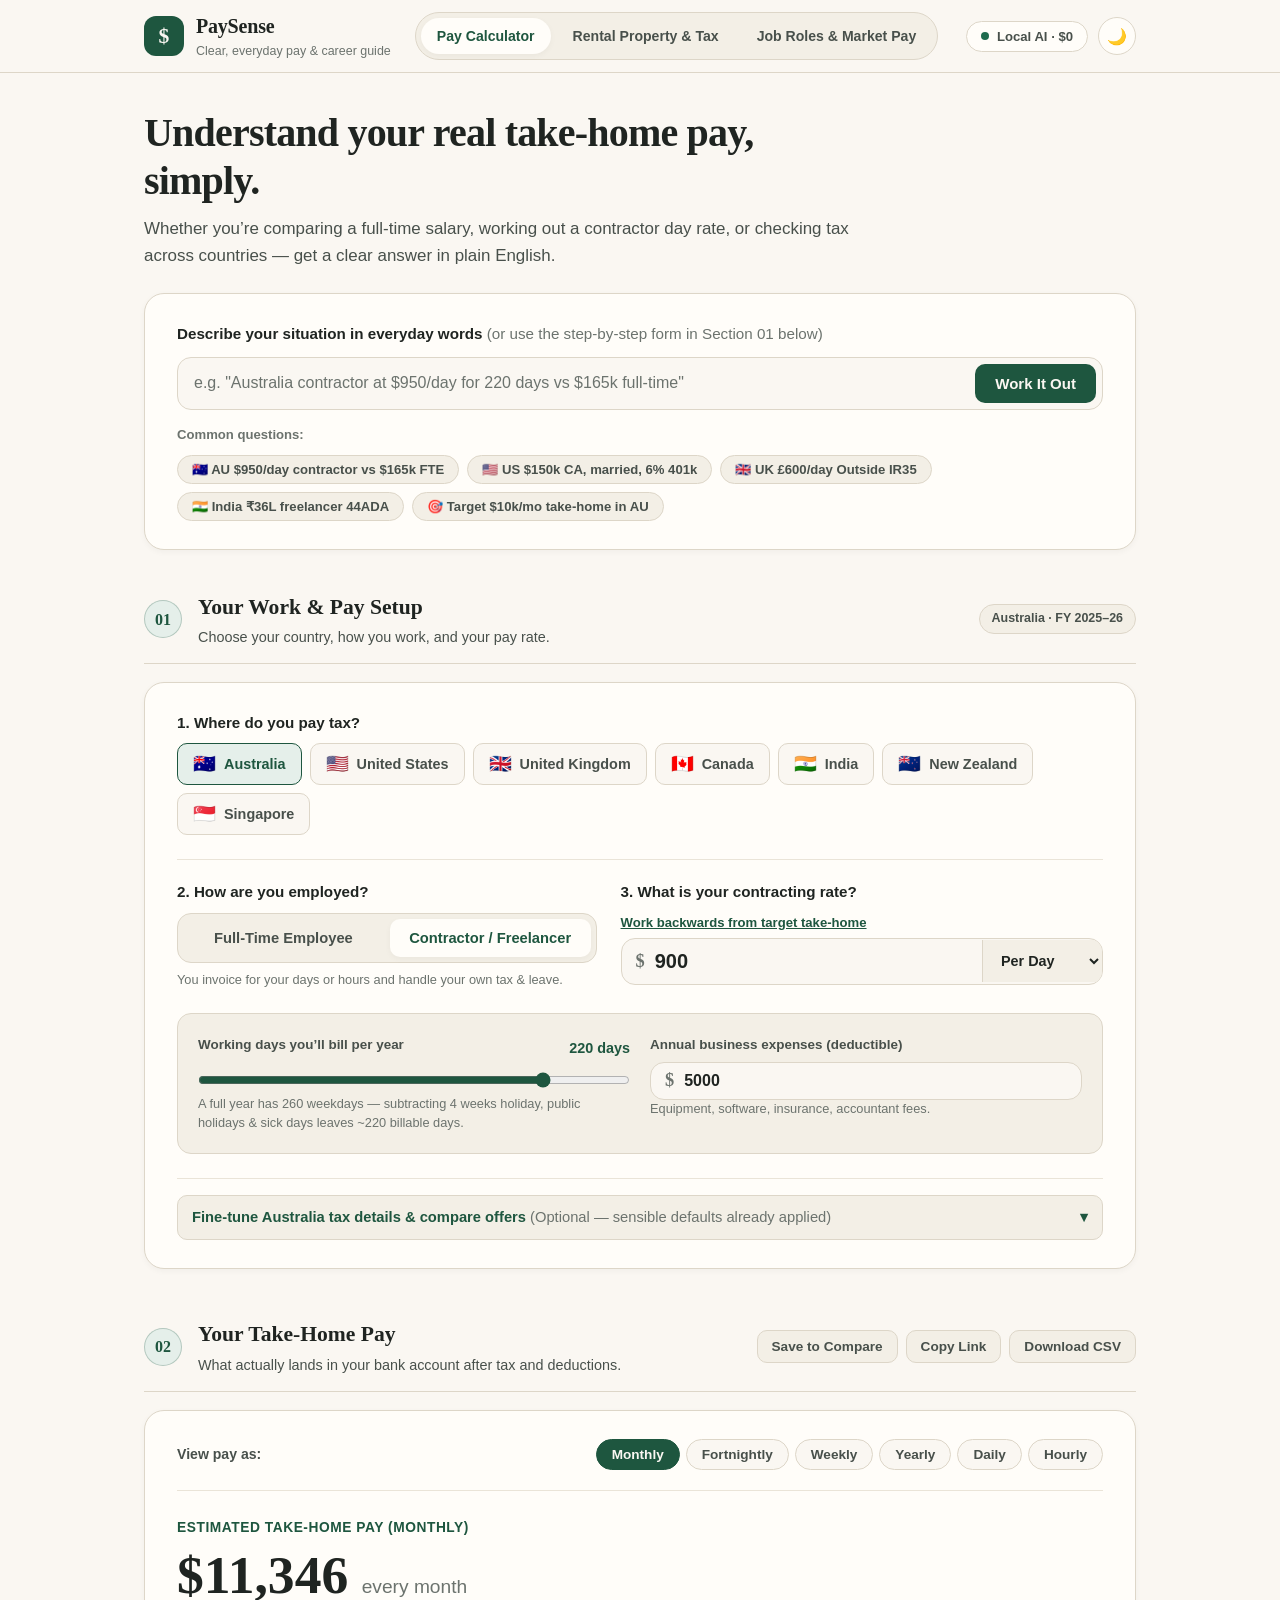
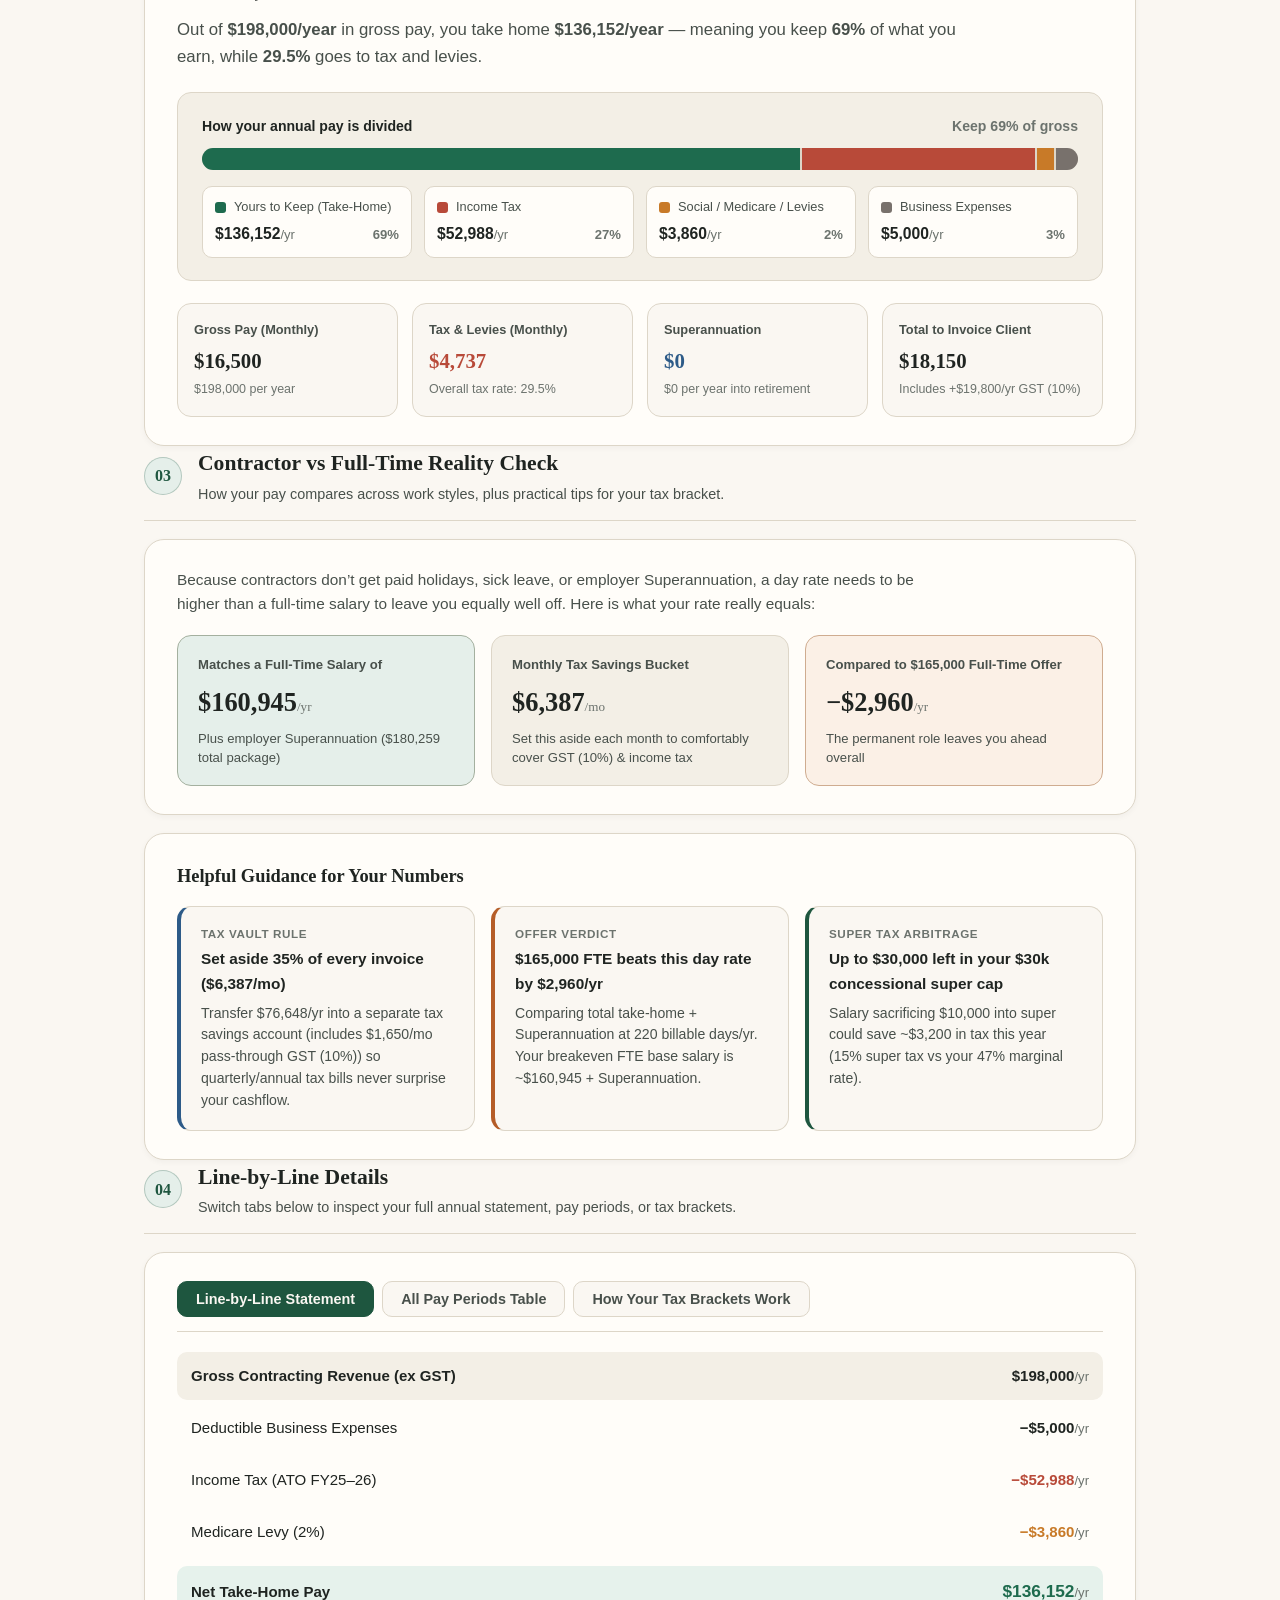
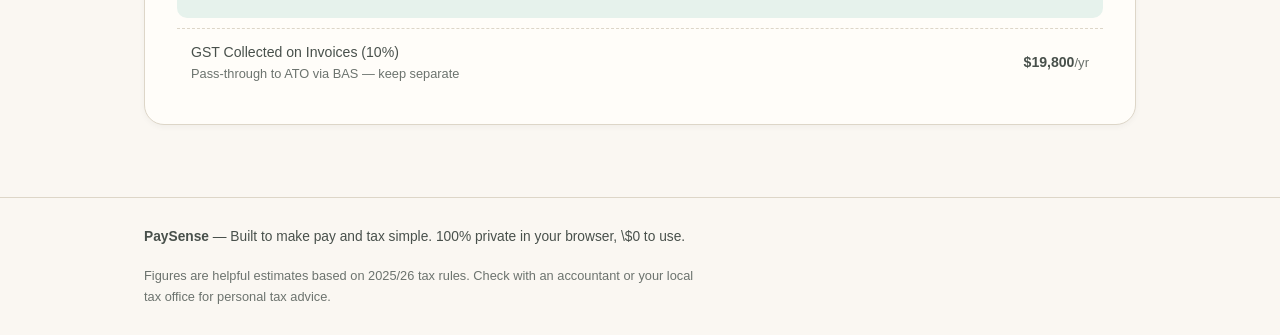
==== commit f97618c6: "feat: add Rental Property, Negative Gearing, DIY Depreciation Schedule & CGT Forecaster" ====
--- a/index.html
+++ b/index.html
@@ -22,6 +22,7 @@
         </a>
         <nav class="main-nav" aria-label="Primary navigation">
           <a href="./index.html" class="nav-tab active" aria-current="page">Pay Calculator</a>
+          <a href="./property.html" class="nav-tab">Rental Property &amp; Tax</a>
           <a href="./roles.html" class="nav-tab">Job Roles &amp; Market Pay</a>
         </nav>
       </div>
--- a/css/styles.css
+++ b/css/styles.css
@@ -1925,3 +1925,57 @@
   }
   .brand-sub { display: none; }
 }
+
+
+/* ==========================================================================
+   Rental Property, Negative Gearing & Depreciation Schedule Page (property.html)
+   ========================================================================== */
+
+.prop-core-grid {
+  display: grid;
+  grid-template-columns: repeat(3, minmax(0, 1fr));
+  gap: 18px;
+  padding-top: 20px;
+  border-top: 1px solid var(--border-subtle);
+}
+
+.dep-controls-bar {
+  display: flex;
+  justify-content: space-between;
+  align-items: center;
+  gap: 16px;
+  flex-wrap: wrap;
+  padding-bottom: 16px;
+  border-bottom: 1px solid var(--border-subtle);
+}
+
+@media (max-width: 900px) {
+  .prop-core-grid {
+    grid-template-columns: repeat(2, minmax(0, 1fr));
+  }
+}
+
+@media (max-width: 600px) {
+  .prop-core-grid {
+    grid-template-columns: 1fr;
+  }
+}
+
+@media print {
+  .top-bar,
+  .intro-hero,
+  #prop-form-root,
+  .hero-actions,
+  .site-footer {
+    display: none !important;
+  }
+  body {
+    background: #fff !important;
+    color: #000 !important;
+  }
+  .card {
+    box-shadow: none !important;
+    border: 1px solid #ccc !important;
+    page-break-inside: avoid;
+  }
+}
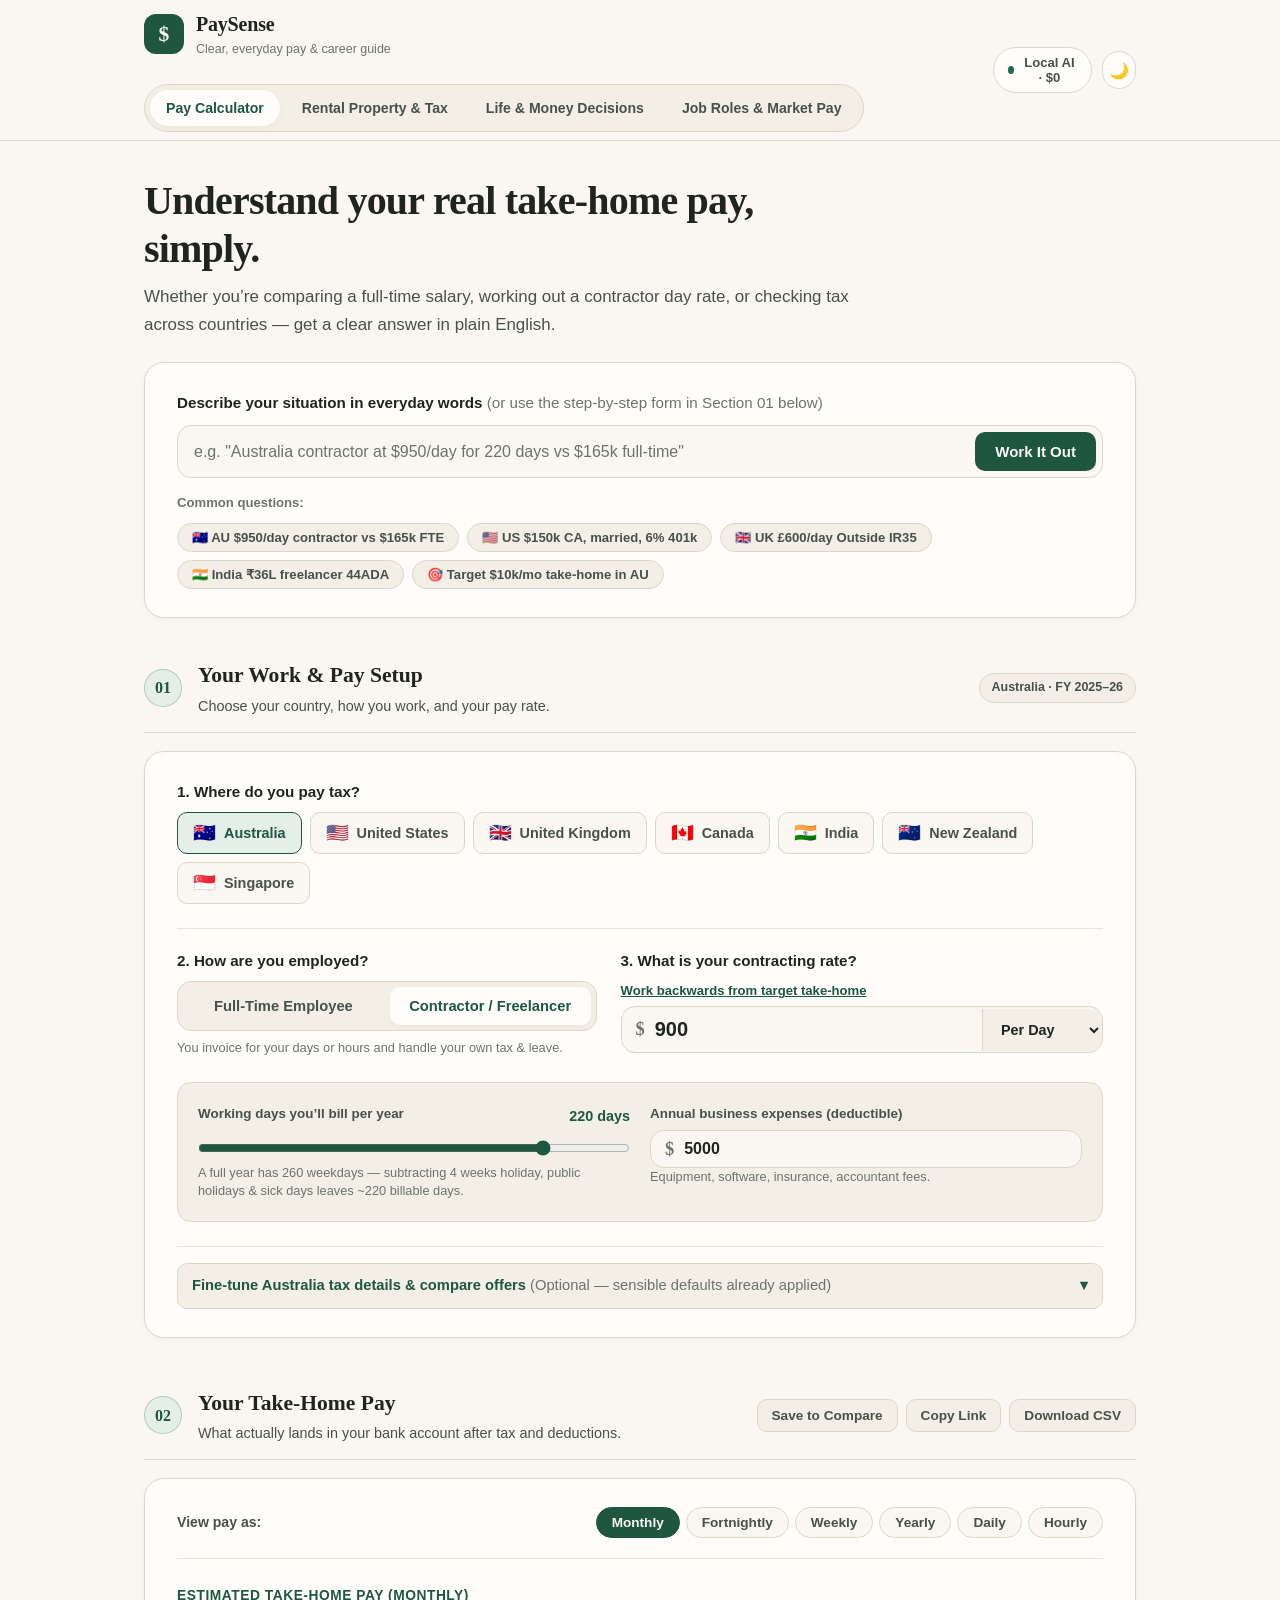
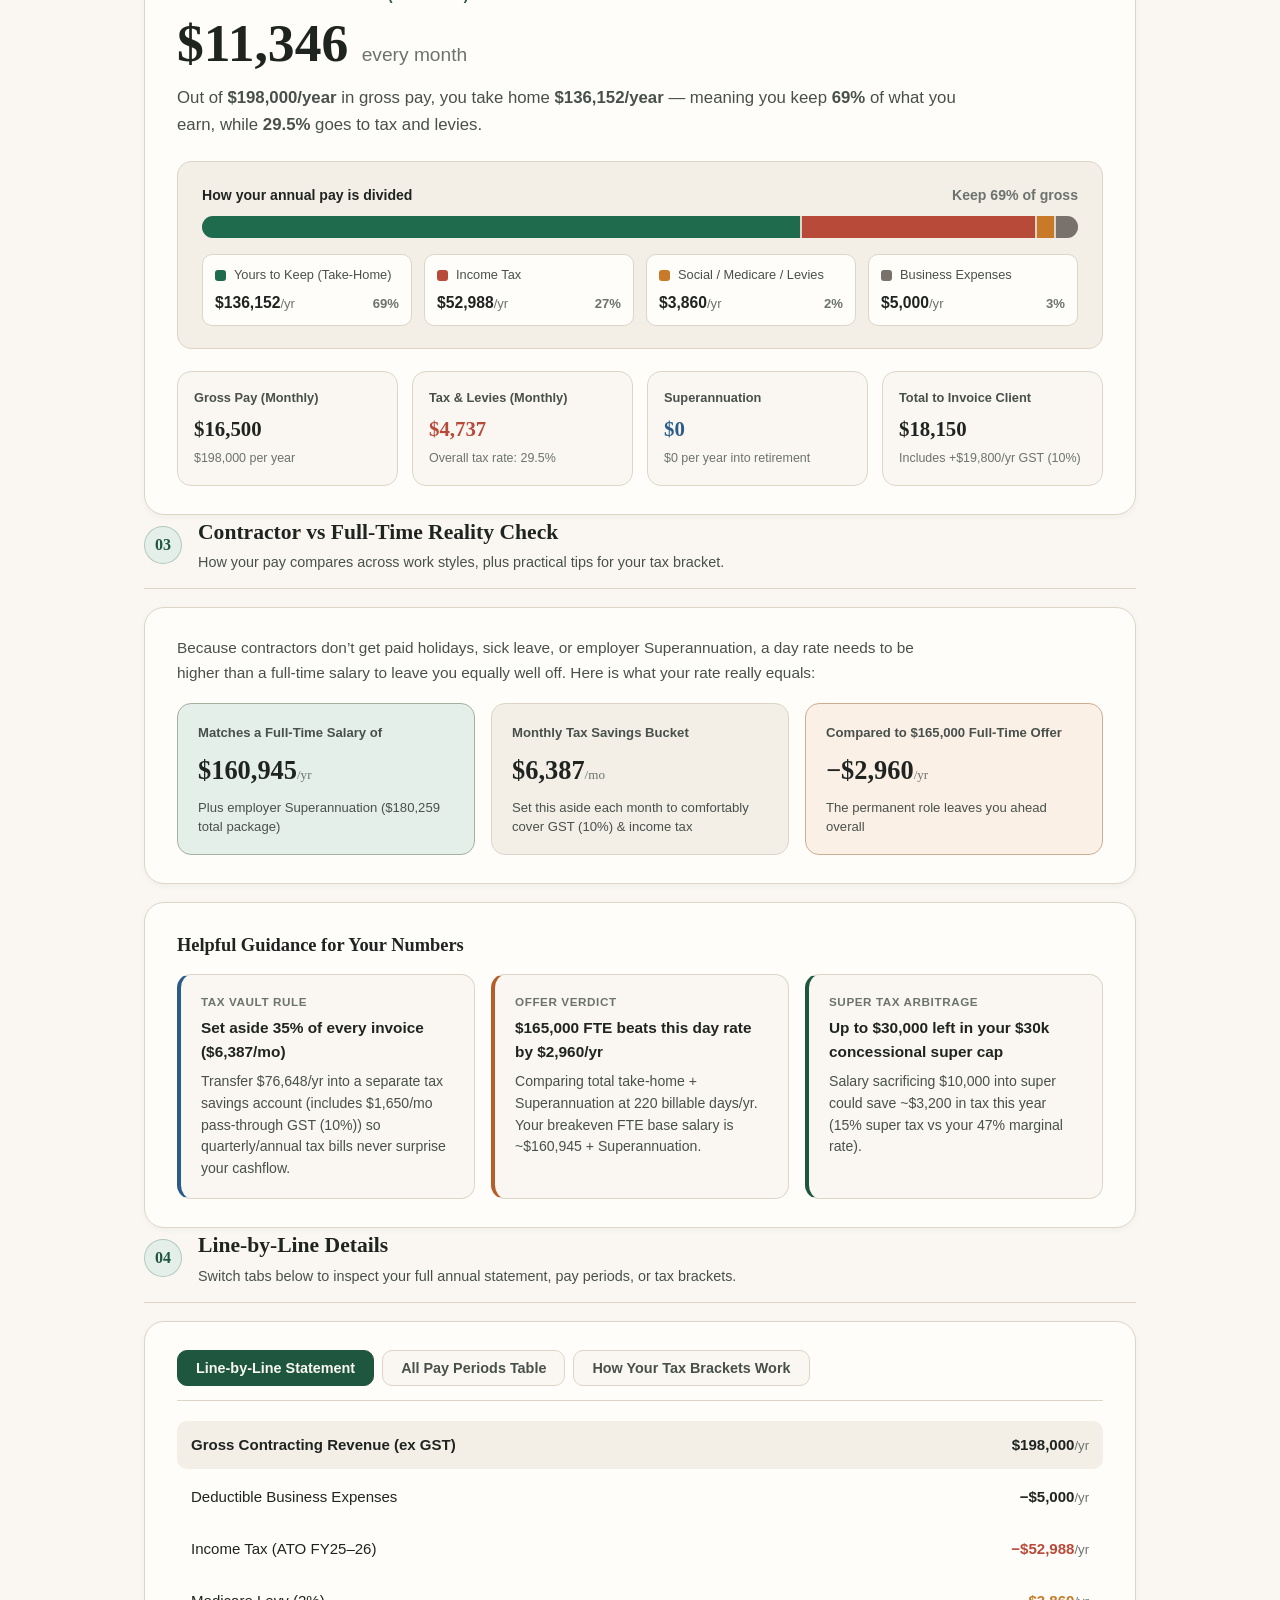
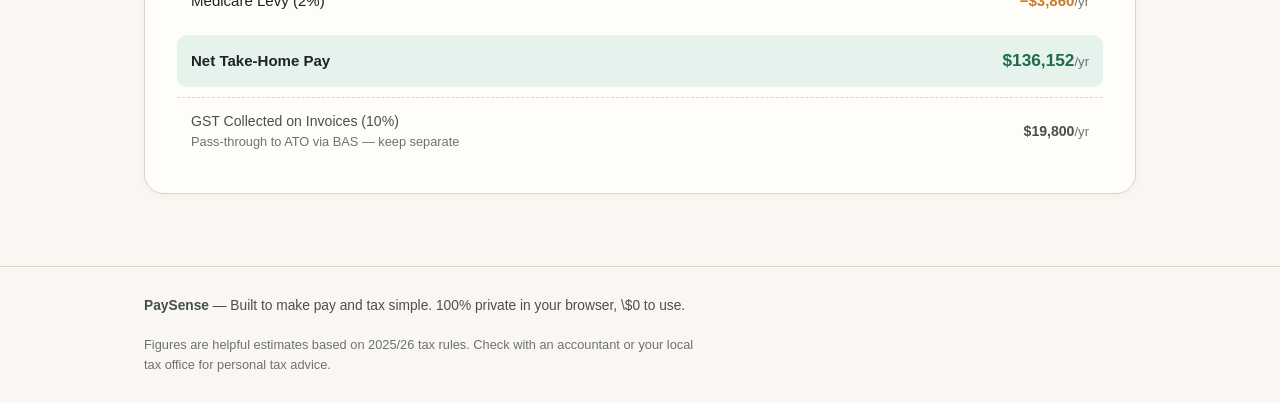
==== commit 4972ad37: "feat: add Life & Money Decisions hub and fix GitHub Pages artifact bundle" ====
--- a/index.html
+++ b/index.html
@@ -23,6 +23,7 @@
         <nav class="main-nav" aria-label="Primary navigation">
           <a href="./index.html" class="nav-tab active" aria-current="page">Pay Calculator</a>
           <a href="./property.html" class="nav-tab">Rental Property &amp; Tax</a>
+          <a href="./decisions.html" class="nav-tab">Life &amp; Money Decisions</a>
           <a href="./roles.html" class="nav-tab">Job Roles &amp; Market Pay</a>
         </nav>
       </div>
--- a/css/styles.css
+++ b/css/styles.css
@@ -1979,3 +1979,73 @@
     page-break-inside: avoid;
   }
 }
+
+
+/* ==========================================================================
+   Life & Money Decisions Page (decisions.html)
+   ========================================================================== */
+
+.decision-tool-tabs {
+  display: grid;
+  grid-template-columns: repeat(3, minmax(0, 1fr));
+  gap: 12px;
+}
+
+.decision-tool-card {
+  text-align: left;
+  padding: 16px 18px;
+  border-radius: var(--radius-md);
+  border: 1.5px solid var(--border);
+  background: var(--bg);
+  color: inherit;
+  font-family: inherit;
+  cursor: pointer;
+  transition: all 0.15s ease;
+}
+
+.decision-tool-card:hover {
+  border-color: var(--primary);
+  background: var(--surface);
+}
+
+.decision-tool-card.active {
+  border-color: var(--primary);
+  background: var(--primary-soft);
+  box-shadow: 0 0 0 1px var(--primary);
+}
+
+.dtc-title {
+  font-family: var(--font-serif);
+  font-size: 1rem;
+  font-weight: 700;
+  color: var(--text);
+}
+
+.dtc-sub {
+  font-size: 0.8rem;
+  color: var(--text-secondary);
+  margin-top: 4px;
+  line-height: 1.4;
+}
+
+.car-options-grid {
+  display: grid;
+  grid-template-columns: repeat(4, minmax(0, 1fr));
+  gap: 14px;
+  margin-top: 12px;
+}
+
+@media (max-width: 960px) {
+  .decision-tool-tabs {
+    grid-template-columns: 1fr;
+  }
+  .car-options-grid {
+    grid-template-columns: repeat(2, minmax(0, 1fr));
+  }
+}
+
+@media (max-width: 600px) {
+  .car-options-grid {
+    grid-template-columns: 1fr;
+  }
+}
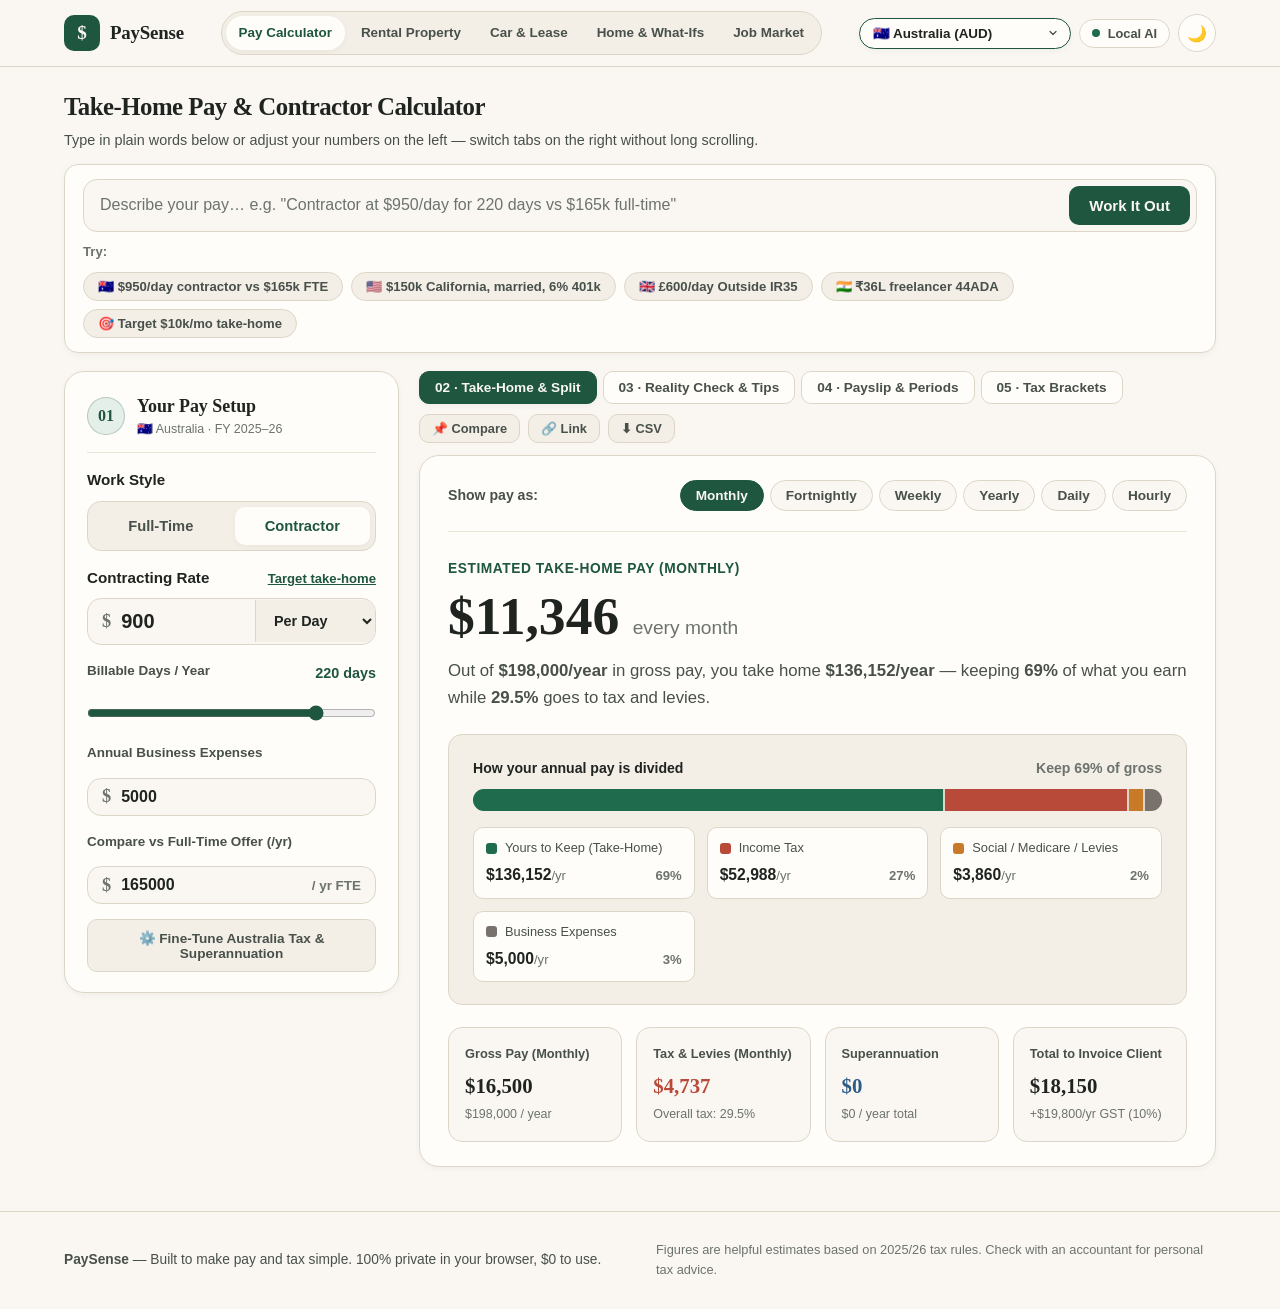
==== commit 79794ac1: "feat(ui): add global country header, compact tabbed stages, pop-up modals & 5-page layout" ====
--- a/index.html
+++ b/index.html
@@ -10,58 +10,32 @@
   <link rel="stylesheet" href="./css/styles.css" />
 </head>
 <body>
-  <header class="top-bar">
-    <div class="container top-bar-inner">
-      <div class="brand-group">
-        <a href="./index.html" class="brand brand-link">
-          <div class="brand-mark" aria-hidden="true">$</div>
-          <div>
-            <div class="brand-name">PaySense</div>
-            <div class="brand-sub">Clear, everyday pay &amp; career guide</div>
-          </div>
-        </a>
-        <nav class="main-nav" aria-label="Primary navigation">
-          <a href="./index.html" class="nav-tab active" aria-current="page">Pay Calculator</a>
-          <a href="./property.html" class="nav-tab">Rental Property &amp; Tax</a>
-          <a href="./decisions.html" class="nav-tab">Life &amp; Money Decisions</a>
-          <a href="./roles.html" class="nav-tab">Job Roles &amp; Market Pay</a>
-        </nav>
+  <header class="top-bar"></header>
+
+  <main class="container main-content">
+    <!-- Compact Top Bar + Plain-English Input -->
+    <section class="compact-top-hero" aria-label="Plain-English pay helper">
+      <div class="compact-hero-row">
+        <div>
+          <h1 class="compact-page-title">Take-Home Pay &amp; Contractor Calculator</h1>
+          <p class="compact-page-sub">Type in plain words below or adjust your numbers on the left — switch tabs on the right without long scrolling.</p>
+        </div>
       </div>
 
-      <div class="header-actions">
-        <button type="button" class="ai-mode-pill" id="ai-mode-pill" title="Works 100% free offline. Click for optional AI key settings.">
-          <span class="status-dot local"></span> Local AI · Free
-        </button>
-        <button type="button" class="icon-circle-btn" id="theme-toggle-btn" aria-label="Toggle warm dark or light paper theme" title="Switch theme">🌙</button>
-      </div>
-    </div>
-  </header>
-
-  <main class="container main-content">
-    <!-- Friendly Intro & Plain-English Input -->
-    <section class="intro-hero" aria-label="Plain-English pay helper">
-      <div class="intro-header">
-        <h1 class="intro-title">Understand your real take-home pay, simply.</h1>
-        <p class="intro-lead">Whether you’re comparing a full-time salary, working out a contractor day rate, or checking tax across countries — get a clear answer in plain English.</p>
-      </div>
-
-      <div class="plain-english-card">
-        <label class="plain-english-label" for="ai-prompt-input">
-          Describe your situation in everyday words <span class="muted-normal">(or use the step-by-step form in Section 01 below)</span>
-        </label>
+      <div class="plain-english-card compact-ai-card">
         <form id="ai-prompt-form" class="ai-prompt-shell" autocomplete="off">
           <input
             type="text"
             id="ai-prompt-input"
             class="ai-prompt-input"
-            placeholder='e.g. "Australia contractor at $950/day for 220 days vs $165k full-time"'
+            placeholder='Describe your pay… e.g. "Contractor at $950/day for 220 days vs $165k full-time"'
             aria-label="Describe your pay scenario in plain English"
           />
           <button type="submit" class="btn-primary ai-submit-btn" id="ai-submit-btn">Work It Out</button>
         </form>
 
         <div class="ai-chips-row">
-          <span class="chips-label">Common questions:</span>
+          <span class="chips-label">Try:</span>
           <div id="ai-example-chips" class="ai-chips-scroll"></div>
         </div>
 
@@ -69,27 +43,23 @@
       </div>
     </section>
 
-    <!-- Divided, Spacious Single-Flow Sections -->
-    <div class="editorial-flow">
-      <div id="form-root" aria-label="Section 1: Your setup"></div>
-      <div id="results-root" aria-live="polite"></div>
+    <!-- Compact Viewport-Fitted Split Workspace (Zero Long Scroll!) -->
+    <div class="compact-workspace">
+      <aside id="form-root" aria-label="Section 1: Your setup"></aside>
+      <section id="results-root" aria-live="polite"></section>
     </div>
   </main>
 
   <footer class="site-footer">
     <div class="container footer-inner">
-      <div>
-        <strong>PaySense</strong> — Built to make pay and tax simple. 100% private in your browser, \$0 to use.
-      </div>
-      <div class="footer-disclaimer">
-        Figures are helpful estimates based on 2025/26 tax rules. Check with an accountant or your local tax office for personal tax advice.
-      </div>
+      <div><strong>PaySense</strong> — Built to make pay and tax simple. 100% private in your browser, $0 to use.</div>
+      <div class="footer-disclaimer">Figures are helpful estimates based on 2025/26 tax rules. Check with an accountant for personal tax advice.</div>
     </div>
   </footer>
 
   <!-- Optional BYOK ($0 Free Tier) AI Settings Modal -->
   <div id="ai-settings-modal" class="modal-backdrop" hidden role="dialog" aria-modal="true" aria-labelledby="ai-modal-title">
-    <div class="modal-card">
+    <div class="modal-card animate-pop">
       <div class="modal-header">
         <div>
           <h2 id="ai-modal-title" class="modal-title">Smart Helper Settings (100% Free)</h2>
--- a/css/styles.css
+++ b/css/styles.css
@@ -2049,3 +2049,379 @@
     grid-template-columns: 1fr;
   }
 }
+
+
+/* ==========================================================================
+   Reworked Single-Row Header, Global Country Picker, Compact Split Workspace,
+   Pop-Up Modals & Smooth Animations
+   ========================================================================== */
+
+.container {
+  max-width: 1200px;
+}
+
+.top-bar-inner {
+  display: flex;
+  align-items: center;
+  justify-content: space-between;
+  height: 66px;
+  min-height: 66px;
+  gap: 14px;
+  flex-wrap: nowrap;
+}
+
+.brand {
+  display: inline-flex;
+  align-items: center;
+  gap: 10px;
+  flex-shrink: 0;
+}
+
+.brand-mark {
+  width: 36px;
+  height: 36px;
+  border-radius: 10px;
+  font-size: 1.2rem;
+}
+
+.brand-name {
+  font-size: 1.18rem;
+  white-space: nowrap;
+}
+
+.main-nav {
+  display: inline-flex;
+  align-items: center;
+  gap: 3px;
+  padding: 4px;
+  background: var(--surface-muted);
+  border: 1px solid var(--border);
+  border-radius: 999px;
+  overflow-x: auto;
+  max-width: 100%;
+}
+
+.nav-tab {
+  font-size: 0.84rem;
+  font-weight: 600;
+  padding: 6px 13px;
+  border-radius: 999px;
+  white-space: nowrap;
+}
+
+.header-actions {
+  display: inline-flex;
+  align-items: center;
+  gap: 8px;
+  flex-shrink: 0;
+}
+
+.global-country-select {
+  appearance: none;
+  -webkit-appearance: none;
+  background-color: var(--surface);
+  background-image: url("data:image/svg+xml,%3Csvg xmlns='http://www.w3.org/2000/svg' width='12' height='12' viewBox='0 0 24 24' fill='none' stroke='%2348504B' stroke-width='2.5' stroke-linecap='round' stroke-linejoin='round'%3E%3Cpolyline points='6 9 12 15 18 9'%3E%3C/polyline%3E%3C/svg%3E");
+  background-repeat: no-repeat;
+  background-position: right 11px center;
+  border: 1.5px solid var(--primary);
+  border-radius: 999px;
+  color: var(--text);
+  font-family: inherit;
+  font-size: 0.84rem;
+  font-weight: 700;
+  padding: 7px 30px 7px 13px;
+  cursor: pointer;
+  white-space: nowrap;
+  box-shadow: var(--shadow-sm);
+  transition: all 0.15s ease;
+}
+
+.global-country-select:hover {
+  background-color: var(--primary-soft);
+}
+
+.ai-mode-pill {
+  white-space: nowrap;
+  padding: 6px 12px;
+  font-size: 0.8rem;
+}
+
+/* Compact Hero + Split Workspace (Fits Above the Fold!) */
+.main-content {
+  padding-top: 20px;
+  padding-bottom: 44px;
+}
+
+.compact-top-hero {
+  margin-bottom: 18px;
+}
+
+.compact-hero-row {
+  display: flex;
+  align-items: baseline;
+  justify-content: space-between;
+  gap: 16px;
+  margin-bottom: 12px;
+  flex-wrap: wrap;
+}
+
+.compact-page-title {
+  font-family: var(--font-serif);
+  font-size: 1.55rem;
+  font-weight: 700;
+  margin: 0;
+  letter-spacing: -0.02em;
+}
+
+.compact-page-sub {
+  margin: 2px 0 0;
+  font-size: 0.9rem;
+  color: var(--text-secondary);
+}
+
+.compact-ai-card {
+  padding: 14px 18px;
+  border-radius: var(--radius-md);
+}
+
+.compact-ai-card .ai-chips-row {
+  margin-top: 9px;
+}
+
+.compact-workspace {
+  display: grid;
+  grid-template-columns: 335px minmax(0, 1fr);
+  gap: 20px;
+  align-items: start;
+}
+
+.compact-form-card {
+  padding: 20px 22px;
+  display: flex;
+  flex-direction: column;
+  gap: 15px;
+  position: sticky;
+  top: 82px;
+}
+
+.compact-form-header {
+  display: flex;
+  align-items: center;
+  gap: 12px;
+  padding-bottom: 12px;
+  border-bottom: 1px solid var(--border-subtle);
+}
+
+.compact-form-title {
+  font-family: var(--font-serif);
+  font-size: 1.12rem;
+  font-weight: 700;
+  margin: 0;
+}
+
+.full-width-btn {
+  width: 100%;
+  justify-content: center;
+  padding: 10px 14px;
+}
+
+/* Stage Tabs & Animated Stage Card */
+.stage-nav-bar {
+  display: flex;
+  align-items: center;
+  justify-content: space-between;
+  gap: 10px;
+  margin-bottom: 12px;
+  flex-wrap: wrap;
+}
+
+.stage-tabs {
+  display: flex;
+  align-items: center;
+  gap: 6px;
+  flex-wrap: wrap;
+}
+
+.stage-tab {
+  padding: 8px 15px;
+  border-radius: var(--radius-sm);
+  border: 1px solid var(--border);
+  background: var(--surface);
+  color: var(--text-secondary);
+  font-family: inherit;
+  font-size: 0.85rem;
+  font-weight: 700;
+  cursor: pointer;
+  transition: all 0.16s ease;
+}
+
+.stage-tab:hover {
+  border-color: var(--primary);
+  color: var(--text);
+}
+
+.stage-tab.active {
+  background: var(--primary);
+  border-color: var(--primary);
+  color: #FAF7F2;
+  box-shadow: var(--shadow-sm);
+}
+
+.stage-card {
+  padding: 24px 28px;
+}
+
+.popup-action-bar {
+  display: flex;
+  align-items: center;
+  gap: 10px;
+  margin-top: 18px;
+  padding-top: 16px;
+  border-top: 1px solid var(--border-subtle);
+  flex-wrap: wrap;
+}
+
+/* Full-Width Role Cards Grid & Pop-Up Modals */
+.roles-toolbar-compact {
+  padding: 16px 20px;
+}
+
+.roles-full-grid {
+  display: grid;
+  grid-template-columns: repeat(3, minmax(0, 1fr));
+  gap: 14px;
+}
+
+.role-grid-card {
+  background: var(--surface);
+  border: 1.5px solid var(--border);
+  border-radius: var(--radius-md);
+  padding: 18px 20px;
+  cursor: pointer;
+  display: flex;
+  flex-direction: column;
+  gap: 12px;
+  transition: transform 0.18s ease, border-color 0.18s ease, box-shadow 0.18s ease;
+}
+
+.role-grid-card:hover {
+  transform: translateY(-2px);
+  border-color: var(--primary);
+  box-shadow: var(--shadow-md);
+}
+
+.role-cat-eyebrow {
+  font-size: 0.72rem;
+  font-weight: 700;
+  text-transform: uppercase;
+  letter-spacing: 0.04em;
+  color: var(--text-muted);
+}
+
+.role-card-pay-grid {
+  display: grid;
+  grid-template-columns: 1fr 1fr;
+  gap: 10px;
+  padding: 10px 12px;
+  background: var(--surface-muted);
+  border-radius: var(--radius-sm);
+}
+
+.rcp-box {
+  display: flex;
+  flex-direction: column;
+}
+
+.rcp-label {
+  font-size: 0.72rem;
+  color: var(--text-muted);
+  font-weight: 600;
+}
+
+.rcp-val {
+  font-family: var(--font-serif);
+  font-size: 1.05rem;
+  font-variant-numeric: tabular-nums;
+}
+
+.role-card-cta-row {
+  padding-top: 8px;
+  border-top: 1px solid var(--border-subtle);
+  display: flex;
+  justify-content: flex-end;
+}
+
+.role-open-hint {
+  font-size: 0.8rem;
+  font-weight: 700;
+  color: var(--primary);
+}
+
+.modal-xl {
+  max-width: 880px;
+}
+
+.modal-scroll-body {
+  max-height: 75vh;
+  overflow-y: auto;
+  padding-right: 4px;
+}
+
+/* Smooth Animations */
+@keyframes fadeSlideUp {
+  from {
+    opacity: 0;
+    transform: translateY(8px);
+  }
+  to {
+    opacity: 1;
+    transform: translateY(0);
+  }
+}
+
+@keyframes modalPopIn {
+  from {
+    opacity: 0;
+    transform: scale(0.96) translateY(8px);
+  }
+  to {
+    opacity: 1;
+    transform: scale(1) translateY(0);
+  }
+}
+
+.animate-stage {
+  animation: fadeSlideUp 0.24s cubic-bezier(0.16, 1, 0.3, 1) both;
+}
+
+.animate-pop {
+  animation: modalPopIn 0.22s cubic-bezier(0.16, 1, 0.3, 1) both;
+}
+
+@media (max-width: 980px) {
+  .top-bar-inner {
+    height: auto;
+    flex-wrap: wrap;
+    padding: 10px 20px;
+  }
+  .main-nav {
+    order: 3;
+    width: 100%;
+    justify-content: flex-start;
+  }
+  .compact-workspace {
+    grid-template-columns: 1fr;
+  }
+  .compact-form-card {
+    position: static;
+  }
+  .roles-full-grid {
+    grid-template-columns: repeat(2, minmax(0, 1fr));
+  }
+}
+
+@media (max-width: 620px) {
+  .roles-full-grid {
+    grid-template-columns: 1fr;
+  }
+}
